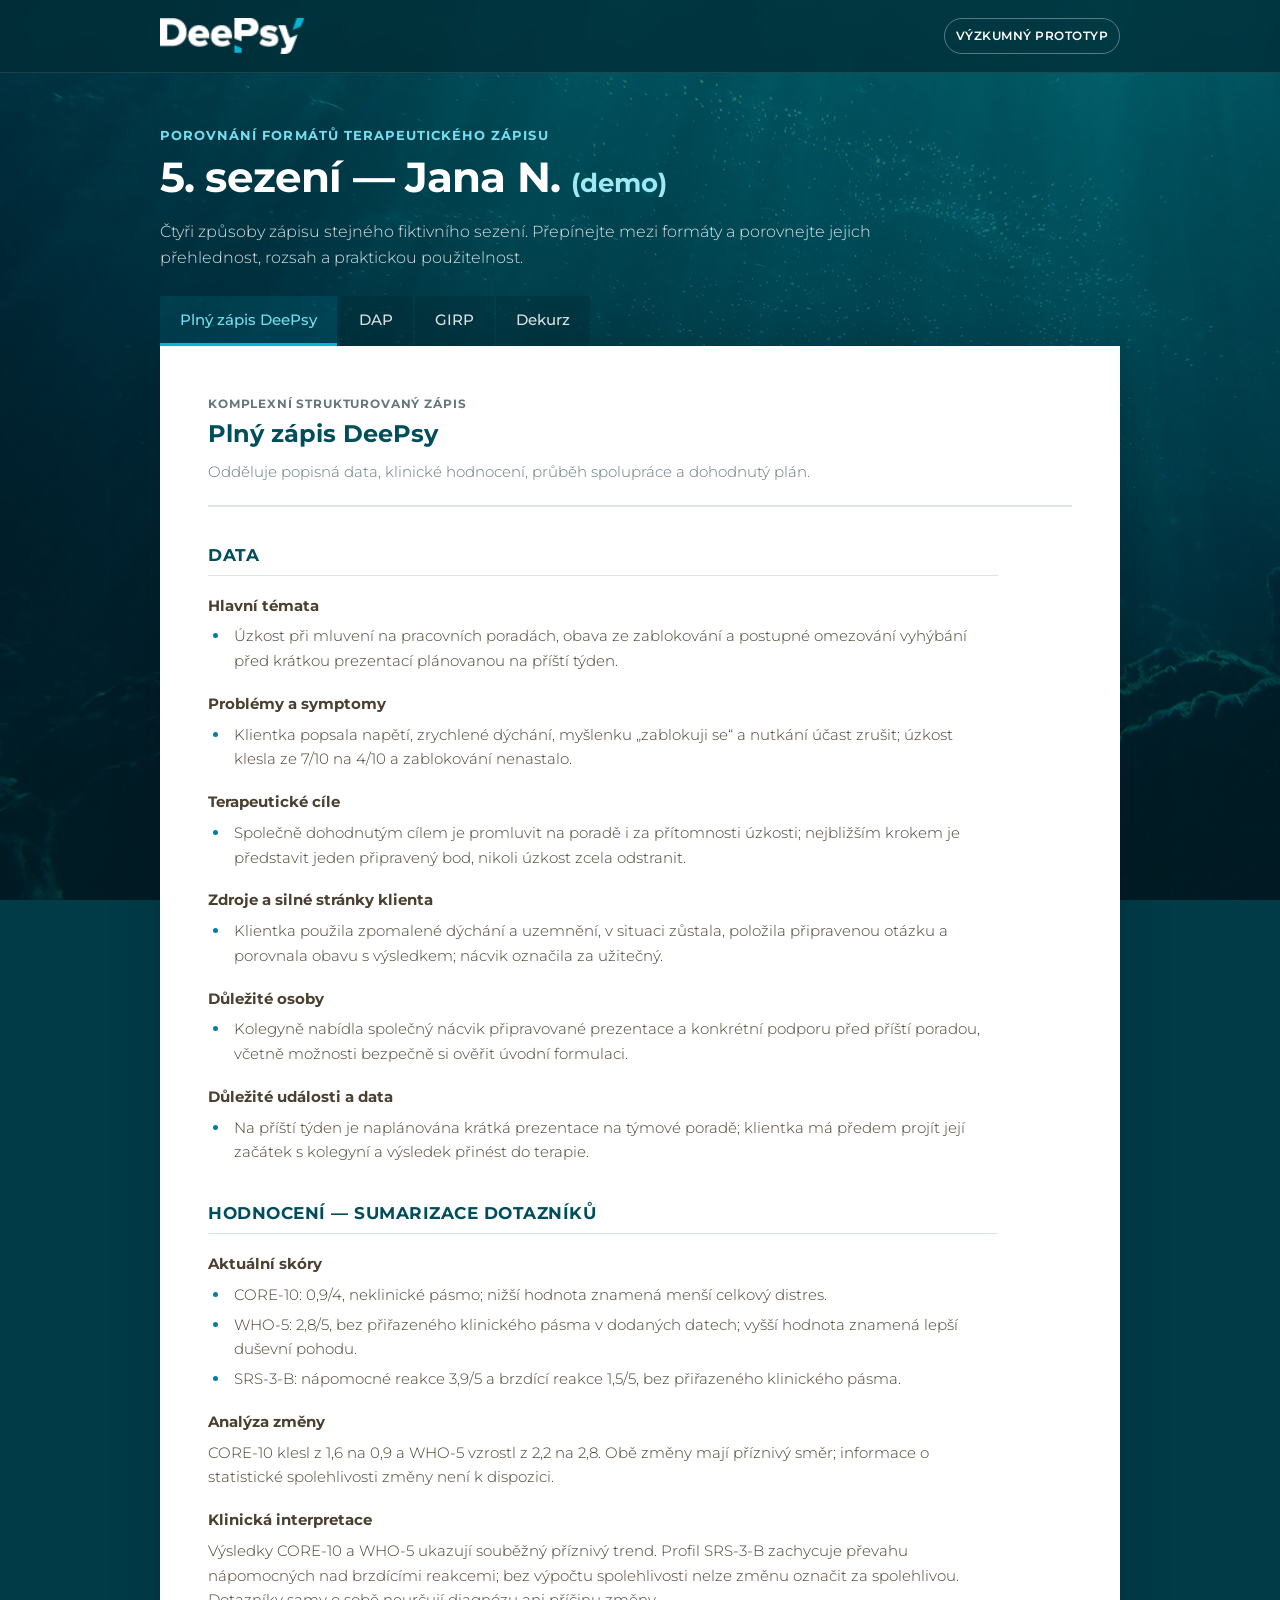
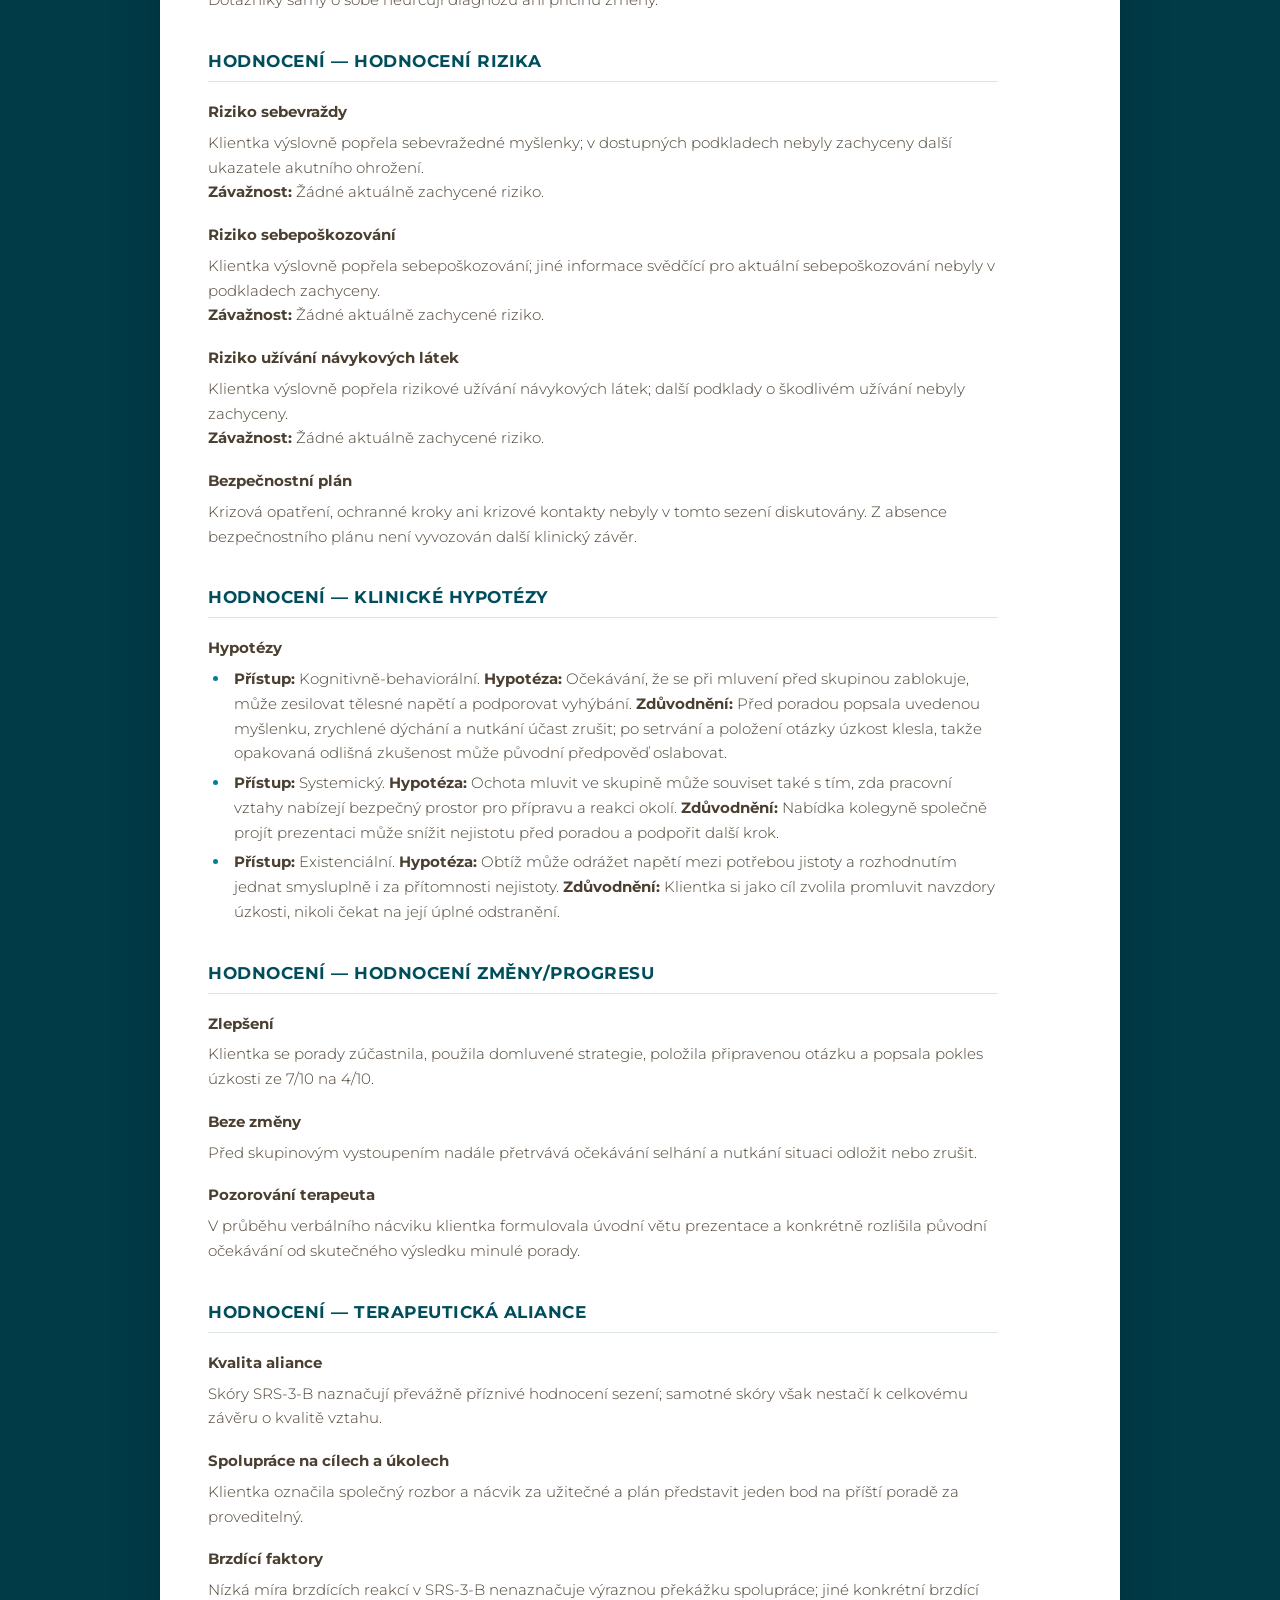
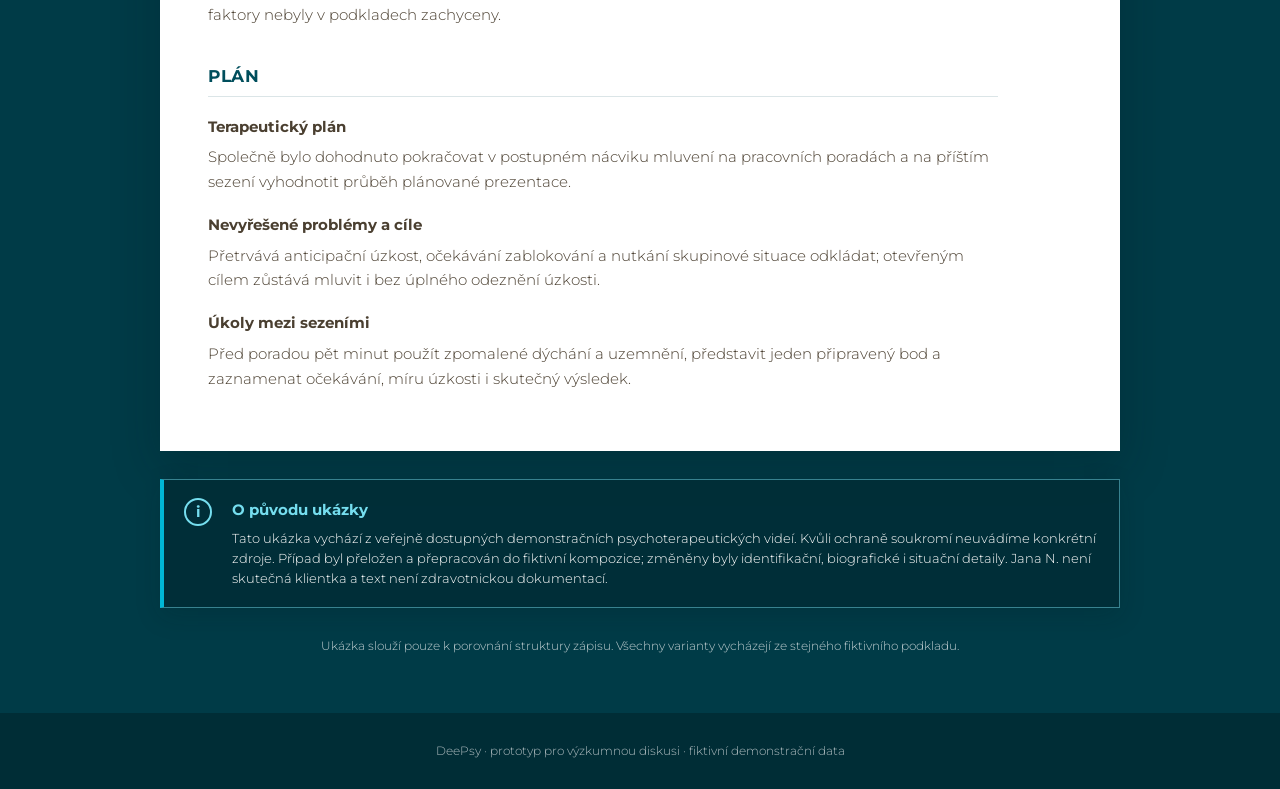
==== note-formats/index.html @ dc5546ec "Add multi-perspective hypotheses to demo note" ====
<!DOCTYPE html>
<html lang="cs">
<head>
	<meta charset="utf-8">
	<meta name="viewport" content="width=device-width, initial-scale=1">
	<meta name="robots" content="noindex, nofollow, noarchive">
	<meta name="description" content="Výzkumný prototyp porovnávající čtyři formáty terapeutického zápisu na jednom fiktivním případu.">
	<meta name="theme-color" content="#004e5c">
	<title>Ukázka formátů terapeutického zápisu — DeePsy</title>
	<link rel="icon" type="image/png" href="assets/favicon-32x32.png">
	<link rel="stylesheet" href="styles.css">
	<script src="app.js" defer></script>
</head>
<body>
	<div class="page-background" aria-hidden="true"></div>

	<header class="topbar">
		<div class="shell topbar__inner">
			<img class="brand-logo" src="assets/deepsy-logo.png" width="120" height="30" alt="DeePsy">
			<span class="prototype-badge">Výzkumný prototyp</span>
		</div>
	</header>

	<main class="shell" id="main-content">
		<section class="intro" aria-labelledby="page-title">
			<p class="eyebrow">Porovnání formátů terapeutického zápisu</p>
			<h1 id="page-title">5. sezení — Jana N. <span>(demo)</span></h1>
			<p class="intro__lead">Čtyři způsoby zápisu stejného fiktivního sezení. Přepínejte mezi formáty a porovnejte jejich přehlednost, rozsah a praktickou použitelnost.</p>
		</section>

		<div class="format-tabs" role="tablist" aria-label="Formáty terapeutického zápisu">
			<button class="format-tab is-active" id="tab-deepsy" type="button" role="tab" aria-selected="true" aria-controls="panel-deepsy" tabindex="0" data-format="deepsy">
				<span>Plný zápis DeePsy</span>
			</button>
			<button class="format-tab" id="tab-dap" type="button" role="tab" aria-selected="false" aria-controls="panel-dap" tabindex="-1" data-format="dap">
				<span>DAP</span>
			</button>
			<button class="format-tab" id="tab-girp" type="button" role="tab" aria-selected="false" aria-controls="panel-girp" tabindex="-1" data-format="girp">
				<span>GIRP</span>
			</button>
			<button class="format-tab" id="tab-dekurz" type="button" role="tab" aria-selected="false" aria-controls="panel-dekurz" tabindex="-1" data-format="dekurz">
				<span>Dekurz</span>
			</button>
		</div>

		<section class="note-card">
			<article class="format-panel" id="panel-deepsy" role="tabpanel" aria-labelledby="tab-deepsy" tabindex="0" data-panel="deepsy">
				<header class="format-heading">
					<div>
						<p class="format-heading__type">Komplexní strukturovaný zápis</p>
						<h2>Plný zápis DeePsy</h2>
						<p>Odděluje popisná data, klinické hodnocení, průběh spolupráce a dohodnutý plán.</p>
					</div>
				</header>

				<div class="note-body" data-note-body="deepsy">
					<section class="note-section">
						<h3>Data</h3>
						<h4>Hlavní témata</h4>
						<ul>
							<li>Úzkost při mluvení na pracovních poradách, obava ze zablokování a postupné omezování vyhýbání před krátkou prezentací plánovanou na příští týden.</li>
						</ul>
						<h4>Problémy a symptomy</h4>
						<ul>
							<li>Klientka popsala napětí, zrychlené dýchání, myšlenku „zablokuji se“ a nutkání účast zrušit; úzkost klesla ze 7/10 na 4/10 a zablokování nenastalo.</li>
						</ul>
						<h4>Terapeutické cíle</h4>
						<ul>
							<li>Společně dohodnutým cílem je promluvit na poradě i za přítomnosti úzkosti; nejbližším krokem je představit jeden připravený bod, nikoli úzkost zcela odstranit.</li>
						</ul>
						<h4>Zdroje a silné stránky klienta</h4>
						<ul>
							<li>Klientka použila zpomalené dýchání a uzemnění, v situaci zůstala, položila připravenou otázku a porovnala obavu s výsledkem; nácvik označila za užitečný.</li>
						</ul>
						<h4>Důležité osoby</h4>
						<ul>
							<li>Kolegyně nabídla společný nácvik připravované prezentace a konkrétní podporu před příští poradou, včetně možnosti bezpečně si ověřit úvodní formulaci.</li>
						</ul>
						<h4>Důležité události a data</h4>
						<ul>
							<li>Na příští týden je naplánována krátká prezentace na týmové poradě; klientka má předem projít její začátek s kolegyní a výsledek přinést do terapie.</li>
						</ul>
					</section>

					<section class="note-section">
						<h3>Hodnocení — sumarizace dotazníků</h3>
						<h4>Aktuální skóry</h4>
						<ul>
							<li>CORE-10: 0,9/4, neklinické pásmo; nižší hodnota znamená menší celkový distres.</li>
							<li>WHO-5: 2,8/5, bez přiřazeného klinického pásma v dodaných datech; vyšší hodnota znamená lepší duševní pohodu.</li>
							<li>SRS-3-B: nápomocné reakce 3,9/5 a brzdící reakce 1,5/5, bez přiřazeného klinického pásma.</li>
						</ul>
						<h4>Analýza změny</h4>
						<p>CORE-10 klesl z 1,6 na 0,9 a WHO-5 vzrostl z 2,2 na 2,8. Obě změny mají příznivý směr; informace o statistické spolehlivosti změny není k dispozici.</p>
						<h4>Klinická interpretace</h4>
						<p>Výsledky CORE-10 a WHO-5 ukazují souběžný příznivý trend. Profil SRS-3-B zachycuje převahu nápomocných nad brzdícími reakcemi; bez výpočtu spolehlivosti nelze změnu označit za spolehlivou. Dotazníky samy o sobě neurčují diagnózu ani příčinu změny.</p>
					</section>

					<section class="note-section">
						<h3>Hodnocení — hodnocení rizika</h3>
						<h4>Riziko sebevraždy</h4>
						<p>Klientka výslovně popřela sebevražedné myšlenky; v dostupných podkladech nebyly zachyceny další ukazatele akutního ohrožení.<br><strong>Závažnost:</strong> Žádné aktuálně zachycené riziko.</p>
						<h4>Riziko sebepoškozování</h4>
						<p>Klientka výslovně popřela sebepoškozování; jiné informace svědčící pro aktuální sebepoškozování nebyly v podkladech zachyceny.<br><strong>Závažnost:</strong> Žádné aktuálně zachycené riziko.</p>
						<h4>Riziko užívání návykových látek</h4>
						<p>Klientka výslovně popřela rizikové užívání návykových látek; další podklady o škodlivém užívání nebyly zachyceny.<br><strong>Závažnost:</strong> Žádné aktuálně zachycené riziko.</p>
						<h4>Bezpečnostní plán</h4>
						<p>Krizová opatření, ochranné kroky ani krizové kontakty nebyly v tomto sezení diskutovány. Z absence bezpečnostního plánu není vyvozován další klinický závěr.</p>
					</section>

					<section class="note-section">
						<h3>Hodnocení — klinické hypotézy</h3>
						<h4>Hypotézy</h4>
						<ul>
							<li><strong>Přístup:</strong> Kognitivně-behaviorální. <strong>Hypotéza:</strong> Očekávání, že se při mluvení před skupinou zablokuje, může zesilovat tělesné napětí a podporovat vyhýbání. <strong>Zdůvodnění:</strong> Před poradou popsala uvedenou myšlenku, zrychlené dýchání a nutkání účast zrušit; po setrvání a položení otázky úzkost klesla, takže opakovaná odlišná zkušenost může původní předpověď oslabovat.</li>
							<li><strong>Přístup:</strong> Systemický. <strong>Hypotéza:</strong> Ochota mluvit ve skupině může souviset také s tím, zda pracovní vztahy nabízejí bezpečný prostor pro přípravu a reakci okolí. <strong>Zdůvodnění:</strong> Nabídka kolegyně společně projít prezentaci může snížit nejistotu před poradou a podpořit další krok.</li>
							<li><strong>Přístup:</strong> Existenciální. <strong>Hypotéza:</strong> Obtíž může odrážet napětí mezi potřebou jistoty a rozhodnutím jednat smysluplně i za přítomnosti nejistoty. <strong>Zdůvodnění:</strong> Klientka si jako cíl zvolila promluvit navzdory úzkosti, nikoli čekat na její úplné odstranění.</li>
						</ul>
					</section>

					<section class="note-section">
						<h3>Hodnocení — hodnocení změny/progresu</h3>
						<h4>Zlepšení</h4>
						<p>Klientka se porady zúčastnila, použila domluvené strategie, položila připravenou otázku a popsala pokles úzkosti ze 7/10 na 4/10.</p>
						<h4>Beze změny</h4>
						<p>Před skupinovým vystoupením nadále přetrvává očekávání selhání a nutkání situaci odložit nebo zrušit.</p>
						<h4>Pozorování terapeuta</h4>
						<p>V průběhu verbálního nácviku klientka formulovala úvodní větu prezentace a konkrétně rozlišila původní očekávání od skutečného výsledku minulé porady.</p>
					</section>

					<section class="note-section">
						<h3>Hodnocení — terapeutická aliance</h3>
						<h4>Kvalita aliance</h4>
						<p>Skóry SRS-3-B naznačují převážně příznivé hodnocení sezení; samotné skóry však nestačí k celkovému závěru o kvalitě vztahu.</p>
						<h4>Spolupráce na cílech a úkolech</h4>
						<p>Klientka označila společný rozbor a nácvik za užitečné a plán představit jeden bod na příští poradě za proveditelný.</p>
						<h4>Brzdící faktory</h4>
						<p>Nízká míra brzdících reakcí v SRS-3-B nenaznačuje výraznou překážku spolupráce; jiné konkrétní brzdící faktory nebyly v podkladech zachyceny.</p>
					</section>

					<section class="note-section">
						<h3>Plán</h3>
						<h4>Terapeutický plán</h4>
						<p>Společně bylo dohodnuto pokračovat v postupném nácviku mluvení na pracovních poradách a na příštím sezení vyhodnotit průběh plánované prezentace.</p>
						<h4>Nevyřešené problémy a cíle</h4>
						<p>Přetrvává anticipační úzkost, očekávání zablokování a nutkání skupinové situace odkládat; otevřeným cílem zůstává mluvit i bez úplného odeznění úzkosti.</p>
						<h4>Úkoly mezi sezeními</h4>
						<p>Před poradou pět minut použít zpomalené dýchání a uzemnění, představit jeden připravený bod a zaznamenat očekávání, míru úzkosti i skutečný výsledek.</p>
					</section>
				</div>
			</article>

			<article class="format-panel" id="panel-dap" role="tabpanel" aria-labelledby="tab-dap" tabindex="0" data-panel="dap" hidden>
				<header class="format-heading">
					<div>
						<p class="format-heading__type">Tříčástový klinický zápis</p>
						<h2>DAP</h2>
						<p>Zkratka DAP označuje Data, Assessment (hodnocení) a Plan (plán); formát spojuje průběh sezení, klinické zhodnocení a další postup.</p>
					</div>
				</header>

				<div class="note-body" data-note-body="dap">
					<section class="note-section">
						<h3>Data</h3>
						<p>Klientka, 34 let, při pátém individuálním sezení popsala úzkost spojenou s mluvením na pracovních poradách. Před poslední poradou zaznamenala napětí, zrychlené dýchání, myšlenku „zablokuji se“ a nutkání účast zrušit. Přesto na poradu přišla. Před vstupem použila zpomalené dýchání a uzemnění, během jednání zůstala v místnosti a položila jednu předem připravenou otázku. Intenzitu úzkosti hodnotila před situací jako 7/10 a po jejím zvládnutí jako 4/10; obávané zablokování nenastalo.</p>
						<p>V sezení klientka s terapeutem zmapovala souvislost mezi očekáváním selhání, tělesnou reakcí a nutkáním vyhnout se situaci. Porovnali obávaný a skutečný průběh porady a nacvičili úvodní větu krátké prezentace, která ji čeká na týmové poradě v příštím týdnu. Kolegyně nabídla, že s ní prezentaci předem projde. Klientka označila společný rozbor a nácvik za užitečné a další krok za proveditelný. Jejím cílem zůstává mluvit při pracovních setkáních i za přítomnosti úzkosti a postupně omezovat vyhýbání skupinovým situacím.</p>
					</section>
					<section class="note-section">
						<h3>Hodnocení</h3>
						<p>Anticipační představa selhání může zesilovat tělesnou úzkost a podporovat vyhýbání. Zkušenost z dokončené porady naopak ukazuje, že klientka dokáže použít připravené strategie, zůstat v náročné situaci a aktivně promluvit i bez úplného odeznění úzkosti. Pokles úzkosti v průběhu situace a rozdíl mezi obávaným a skutečným výsledkem představují podklad pro další postupné vystavování podobným situacím.</p>
						<p>CORE-10 klesl z 1,6 na 0,9 a WHO-5 vzrostl z 2,2 na 2,8; oba ukazatele se změnily příznivým směrem, statistická spolehlivost změny však nebyla posouzena. SRS-3-B zachytil nápomocné reakce 3,9/5 a brzdící reakce 1,5/5, bez výrazného signálu potíží ve spolupráci. Klientka výslovně popřela sebevražedné myšlenky, sebepoškozování a rizikové užívání návykových látek. Známky akutního ohrožení nebyly zachyceny.</p>
					</section>
					<section class="note-section">
						<h3>Plán</h3>
						<p>Před příští poradou klientka pět minut použije zpomalené dýchání a uzemnění. Na poradě představí jeden předem připravený bod. Před situací zapíše očekávaný průběh a míru úzkosti, po poradě skutečný výsledek; záznam společně projdou na příštím sezení. Doporučení k další službě ani krizový plán nebyly domluveny.</p>
					</section>
				</div>
			</article>

			<article class="format-panel" id="panel-dekurz" role="tabpanel" aria-labelledby="tab-dekurz" tabindex="0" data-panel="dekurz" hidden>
				<header class="format-heading">
					<div>
						<p class="format-heading__type">Stručný ambulantní záznam</p>
						<h2>Dekurz</h2>
						<p>Spojuje průběh, pracovní závěr a domluvený postup do jednoho souvislého textu; veřejná hlavička používá bezpečné demo ID namísto přímých identifikátorů.</p>
					</div>
				</header>

				<dl class="dekurz-meta">
					<div><dt>Pacientka</dt><dd>Jana N. (demo)</dd></div>
					<div><dt>ID případu</dt><dd>DEMO-005</dd></div>
					<div><dt>Datum a čas</dt><dd>ukázkový údaj</dd></div>
					<div><dt>Typ kontaktu</dt><dd>individuální psychoterapie</dd></div>
					<div><dt>Pořadí</dt><dd>5. sezení</dd></div>
					<div><dt>Diagnóza</dt><dd>pro ukázku nestanovena</dd></div>
					<div><dt>Poskytovatel</dt><dd>demo pracoviště</dd></div>
				</dl>
				<p class="dekurz-privacy">Rodné číslo ani jiné přímé identifikátory se ve veřejné ukázce nezobrazují.</p>

				<div class="note-body note-body--narrative" data-note-body="dekurz">
					<p>Klientka, 34 let, v individuální psychoterapii popsala anticipační úzkost před pracovní poradou s napětím, zrychleným dýcháním, obavou ze zablokování a tendencí účast zrušit. Použila zpomalené dýchání a uzemnění, na poradě zůstala a položila připravenou otázku; intenzita úzkosti poklesla ze 7/10 na 4/10. CORE-10 se změnil z 1,6 na 0,9 a WHO-5 z 2,2 na 2,8, tedy příznivým směrem; statistická spolehlivost změny nebyla posouzena. Sebevražedné myšlenky, sebepoškozování a rizikové užívání návykových látek klientka výslovně popřela, známky akutního ohrožení nebyly zachyceny. V sezení byl zmapován vztah mezi očekáváním selhání, tělesnou reakcí a vyhýbáním, ověřeny důkazy pro obávaný výsledek a nacvičen začátek krátké prezentace. Klientka označila plán za proveditelný. Do příštího sezení použije před poradou pět minut zpomalené dýchání a uzemnění, představí jeden připravený bod a zapíše očekávání, míru úzkosti a skutečný výsledek. Záznam bude společně vyhodnocen příště. Další služba ani krizový plán nebyly domluveny.</p>
				</div>
			</article>

			<article class="format-panel" id="panel-girp" role="tabpanel" aria-labelledby="tab-girp" tabindex="0" data-panel="girp" hidden>
				<header class="format-heading">
					<div>
						<p class="format-heading__type">Zápis zaměřený na cíl a odezvu</p>
						<h2>GIRP</h2>
						<p>Zkratka GIRP označuje Goal (cíl), Intervention (intervence), Response (reakce) a Plan (plán); formát sleduje cíl, práci v sezení, reakci klientky a další postup.</p>
					</div>
				</header>

				<div class="note-body" data-note-body="girp">
					<section class="note-section">
						<h3>Cíl</h3>
						<p>Dlouhodobým cílem je zvýšit schopnost klientky mluvit při pracovních setkáních i za přítomnosti úzkosti a postupně omezovat vyhýbání skupinovým situacím. Aktuálním krokem je zvládnout krátkou prezentaci na týmové poradě v příštím týdnu. Za splnění kroku bude považováno, když klientka na poradě představí jeden předem připravený bod; cílem není úplné vymizení úzkosti.</p>
					</section>
					<section class="note-section">
						<h3>Intervence</h3>
						<p>Terapeut s klientkou zmapoval posloupnost spouštěče, očekávání „zablokuji se“, tělesného napětí, zrychleného dýchání a nutkání účast zrušit. Společně porovnali obávaný a skutečný průběh poslední porady a pojmenovali kroky, které klientce pomohly v situaci zůstat. Následoval nácvik úvodní věty prezentace a příprava dalšího stupňovaného kroku. Pro příští poradu společně vymezili pozorovatelný krok: představit jeden připravený bod a následně porovnat původní očekávání se skutečným výsledkem. Zpomalené dýchání a uzemnění byly vybrány jako krátká příprava před poradou. Do přípravy byla zahrnuta také nabídka kolegyně, že s klientkou prezentaci předem projde.</p>
					</section>
					<section class="note-section">
						<h3>Reakce</h3>
						<p>Klientka popsala, že před poslední poradou použila zpomalené dýchání a uzemnění, na poradě zůstala a položila jednu připravenou otázku. Úzkost se v průběhu situace snížila ze 7/10 na 4/10 a obávané zablokování nenastalo. Při společném rozboru rozpoznala rozdíl mezi původním očekáváním a skutečným výsledkem. Nácvik úvodní věty označila za užitečný a navržený krok za proveditelný.</p>
						<p>CORE-10 klesl z 1,6 na 0,9 a WHO-5 vzrostl z 2,2 na 2,8; oba výsledky se posunuly příznivým směrem, bez posouzení statistické spolehlivosti změny. SRS-3-B zachytil nápomocné reakce 3,9/5 a brzdící reakce 1,5/5. Výsledek tedy neukázal výrazný signál obtíží v terapeutické spolupráci. Klientka výslovně popřela sebevražedné myšlenky, sebepoškozování a rizikové užívání návykových látek. Známky akutního ohrožení nebyly zachyceny.</p>
					</section>
					<section class="note-section">
						<h3>Plán</h3>
						<p>Před příští poradou klientka pět minut použije zpomalené dýchání a uzemnění. Na poradě představí jeden předem připravený bod. Před situací zapíše očekávaný průběh a míru úzkosti, po poradě skutečný výsledek; záznam společně projdou na příštím sezení. Doporučení k další službě ani krizový plán nebyly domluveny.</p>
					</section>
				</div>
			</article>
		</section>

		<aside class="source-notice source-notice--footer" aria-labelledby="source-title">
			<div class="source-notice__icon" aria-hidden="true">i</div>
			<div>
				<h2 id="source-title">O původu ukázky</h2>
				<p>Tato ukázka vychází z veřejně dostupných demonstračních psychoterapeutických videí. Kvůli ochraně soukromí neuvádíme konkrétní zdroje. Případ byl přeložen a přepracován do fiktivní kompozice; změněny byly identifikační, biografické i situační detaily. Jana N. není skutečná klientka a text není zdravotnickou dokumentací.</p>
			</div>
		</aside>

		<p class="closing-note">Ukázka slouží pouze k porovnání struktury zápisu. Všechny varianty vycházejí ze stejného fiktivního podkladu.</p>
	</main>

	<footer class="site-footer">
		<div class="shell">DeePsy · prototyp pro výzkumnou diskusi · fiktivní demonstrační data</div>
	</footer>
</body>
</html>
---- note-formats/styles.css ----
@font-face {
	font-family: "Montserrat";
	src: url("assets/montserrat-variable.ttf") format("truetype");
	font-style: normal;
	font-weight: 300 700;
	font-display: swap;
}

:root {
	--deepsy-cyan: #00b7d6;
	--deepsy-cyan-dark: #007f97;
	--deepsy-deep: #004e5c;
	--deepsy-ink: #4a3f30;
	--deepsy-muted: #66777c;
	--deepsy-line: #dbe5e7;
	--deepsy-soft: #f0fafb;
	--deepsy-dark-panel: rgba(0, 44, 53, 0.82);
	--deepsy-white: #fff;
	--content-width: 960px;
}

* {
	box-sizing: border-box;
}

html {
	min-width: 320px;
	scroll-behavior: smooth;
}

body {
	margin: 0;
	min-height: 100vh;
	background: #003b47;
	color: var(--deepsy-ink);
	font-family: "Montserrat", "Segoe UI", sans-serif;
	font-size: 15px;
	font-weight: 300;
	line-height: 1.65;
}

.page-background {
	position: fixed;
	inset: 0;
	z-index: -2;
	background: #003b47 url("assets/bg-authenticated.jpg") center top / cover no-repeat;
}

.page-background::after {
	content: "";
	position: absolute;
	inset: 0;
	background: linear-gradient(180deg, rgba(0, 44, 53, 0.08), rgba(0, 44, 53, 0.38));
}

.shell {
	width: min(calc(100% - 40px), var(--content-width));
	margin-inline: auto;
}

.topbar {
	background: rgba(0, 44, 53, 0.74);
	border-bottom: 1px solid rgba(255, 255, 255, 0.1);
	backdrop-filter: blur(8px);
}

.topbar__inner {
	min-height: 72px;
	display: flex;
	align-items: center;
	justify-content: space-between;
	gap: 16px;
}

.brand-logo {
	display: block;
	width: 144px;
	height: auto;
	image-rendering: auto;
}

.prototype-badge {
	padding: 7px 11px;
	border: 1px solid rgba(255, 255, 255, 0.34);
	border-radius: 999px;
	color: #fff;
	font-size: 12px;
	font-weight: 600;
	letter-spacing: 0.04em;
	text-transform: uppercase;
}

.intro {
	padding: 52px 0 24px;
	color: #fff;
}

.eyebrow {
	margin: 0 0 6px;
	color: #75deef;
	font-size: 13px;
	font-weight: 700;
	letter-spacing: 0.08em;
	text-transform: uppercase;
}

.intro h1 {
	margin: 0;
	font-size: clamp(28px, 4vw, 42px);
	font-weight: 700;
	letter-spacing: -0.02em;
	line-height: 1.2;
}

.intro h1 span {
	color: #9de9f4;
	font-size: 0.62em;
	letter-spacing: 0;
}

.intro__lead {
	max-width: 760px;
	margin: 16px 0 0;
	color: rgba(255, 255, 255, 0.86);
	font-size: 16px;
}

.source-notice {
	display: grid;
	grid-template-columns: 34px 1fr;
	gap: 14px;
	margin-bottom: 28px;
	padding: 18px 20px;
	border: 1px solid rgba(117, 222, 239, 0.48);
	border-left: 4px solid var(--deepsy-cyan);
	background: var(--deepsy-dark-panel);
	color: #fff;
	box-shadow: 0 8px 24px rgba(0, 22, 27, 0.16);
}

.source-notice__icon {
	display: grid;
	width: 28px;
	height: 28px;
	place-items: center;
	border: 2px solid #75deef;
	border-radius: 50%;
	color: #75deef;
	font-weight: 700;
}

.source-notice h2 {
	margin: 0 0 5px;
	color: #75deef;
	font-size: 15px;
	font-weight: 700;
}

.source-notice p {
	margin: 0;
	font-size: 13px;
	line-height: 1.55;
}

.source-notice--footer {
	margin-top: 28px;
}

.format-tabs {
	display: flex;
	gap: 2px;
	overflow-x: auto;
	padding: 0;
	scrollbar-width: thin;
	-webkit-overflow-scrolling: touch;
}

.format-tab {
	position: relative;
	flex: 0 0 auto;
	min-height: 50px;
	padding: 12px 20px 14px;
	border: 0;
	background: rgba(0, 44, 53, 0.42);
	color: rgba(255, 255, 255, 0.86);
	font: inherit;
	font-weight: 500;
	cursor: pointer;
	transition: color 160ms ease, background 160ms ease;
}

.format-tab::after {
	content: "";
	position: absolute;
	right: 0;
	bottom: 0;
	left: 0;
	height: 3px;
	background: transparent;
}

.format-tab:hover {
	background: rgba(255, 255, 255, 0.09);
	color: #fff;
}

.format-tab.is-active {
	background: rgba(0, 183, 214, 0.12);
	color: #75deef;
}

.format-tab.is-active::after {
	background: var(--deepsy-cyan);
}

.format-tab:focus-visible,
.format-panel:focus-visible {
	outline: 3px solid #ffe08a;
	outline-offset: 2px;
}

.note-card {
	min-height: 520px;
	margin-bottom: 22px;
	padding: clamp(24px, 5vw, 48px);
	background: var(--deepsy-white);
	box-shadow: 0 16px 44px rgba(0, 22, 27, 0.25);
}

.format-panel[hidden] {
	display: none;
}

.format-heading {
	display: flex;
	align-items: flex-start;
	justify-content: space-between;
	gap: 24px;
	margin-bottom: 34px;
	padding-bottom: 20px;
	border-bottom: 2px solid var(--deepsy-line);
}

.format-heading__type {
	margin: 0 0 3px;
	color: var(--deepsy-cyan-dark);
	font-size: 12px;
	font-weight: 700;
	letter-spacing: 0.07em;
	text-transform: uppercase;
}

.format-heading h2 {
	margin: 0 0 6px;
	color: var(--deepsy-deep);
	font-size: 24px;
	font-weight: 700;
}

.format-heading p {
	max-width: 680px;
	margin: 0;
	color: var(--deepsy-muted);
}

.note-body {
	max-width: 790px;
}

.note-section + .note-section {
	margin-top: 34px;
}

.note-section h3 {
	margin: 0 0 16px;
	padding-bottom: 6px;
	border-bottom: 1px solid var(--deepsy-line);
	color: var(--deepsy-deep);
	font-size: 17px;
	font-weight: 700;
	letter-spacing: 0.03em;
	text-transform: uppercase;
}

.note-section h4 {
	margin: 18px 0 6px;
	color: var(--deepsy-ink);
	font-size: 15px;
	font-weight: 700;
}

.note-section p,
.note-section ul,
.note-body--narrative p {
	margin: 0 0 12px;
}

.note-section ul {
	padding-left: 22px;
}

.note-section li {
	padding-left: 4px;
	margin-bottom: 5px;
}

.note-section li::marker {
	color: var(--deepsy-cyan-dark);
}

.dekurz-meta {
	display: grid;
	grid-template-columns: repeat(2, minmax(0, 1fr));
	gap: 10px 28px;
	max-width: 790px;
	margin: 0 0 28px;
	padding: 16px 18px;
	border: 1px solid var(--deepsy-cyan);
	background: var(--deepsy-soft);
}

.dekurz-meta div {
	display: grid;
	grid-template-columns: 104px 1fr;
	gap: 8px;
}

.dekurz-meta dt {
	font-weight: 700;
}

.dekurz-meta dd {
	margin: 0;
}

.dekurz-privacy {
	max-width: 790px;
	margin: -16px 0 28px;
	color: var(--deepsy-muted);
	font-size: 12px;
}

.note-body--narrative {
	font-size: 15px;
	line-height: 1.78;
}

.closing-note {
	margin: 0 0 58px;
	color: rgba(255, 255, 255, 0.75);
	font-size: 12px;
	text-align: center;
}

.site-footer {
	padding: 28px 0;
	background: rgba(0, 44, 53, 0.88);
	color: rgba(255, 255, 255, 0.68);
	font-size: 12px;
	text-align: center;
}

@media (max-width: 680px) {
	.shell {
		width: min(calc(100% - 24px), var(--content-width));
	}

	.topbar__inner {
		min-height: 62px;
	}

	.brand-logo {
		width: 120px;
	}

	.prototype-badge {
		font-size: 10px;
	}

	.intro {
		padding-top: 34px;
	}

	.source-notice {
		grid-template-columns: 1fr;
	}

	.format-tabs {
		display: grid;
		grid-template-columns: repeat(2, minmax(0, 1fr));
		overflow: visible;
	}

	.format-tab {
		width: 100%;
		padding-inline: 15px;
	}

	.note-card {
		padding: 24px 20px;
	}

	.format-heading {
		flex-direction: column;
		gap: 12px;
	}

	.dekurz-meta {
		grid-template-columns: 1fr;
	}
}

@media (prefers-reduced-motion: reduce) {
	html {
		scroll-behavior: auto;
	}

	.format-tab {
		transition: none;
	}
}
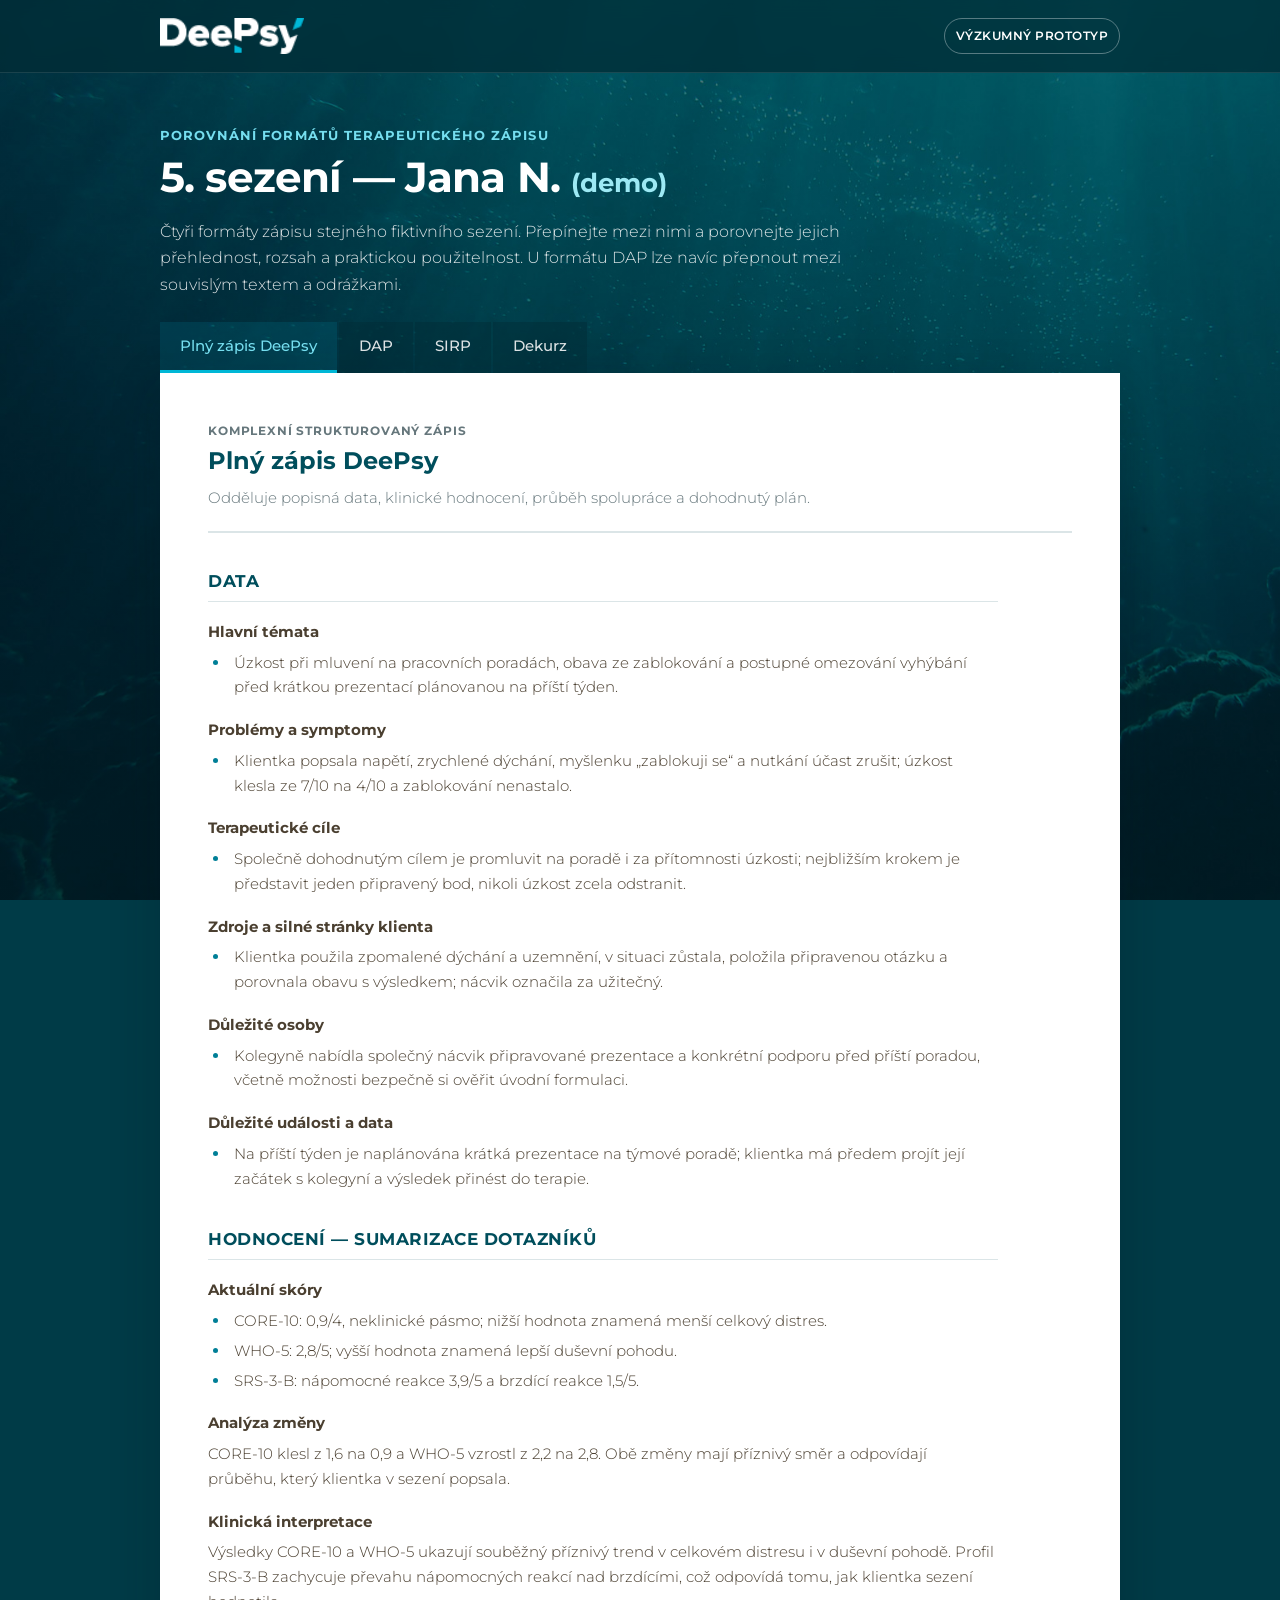
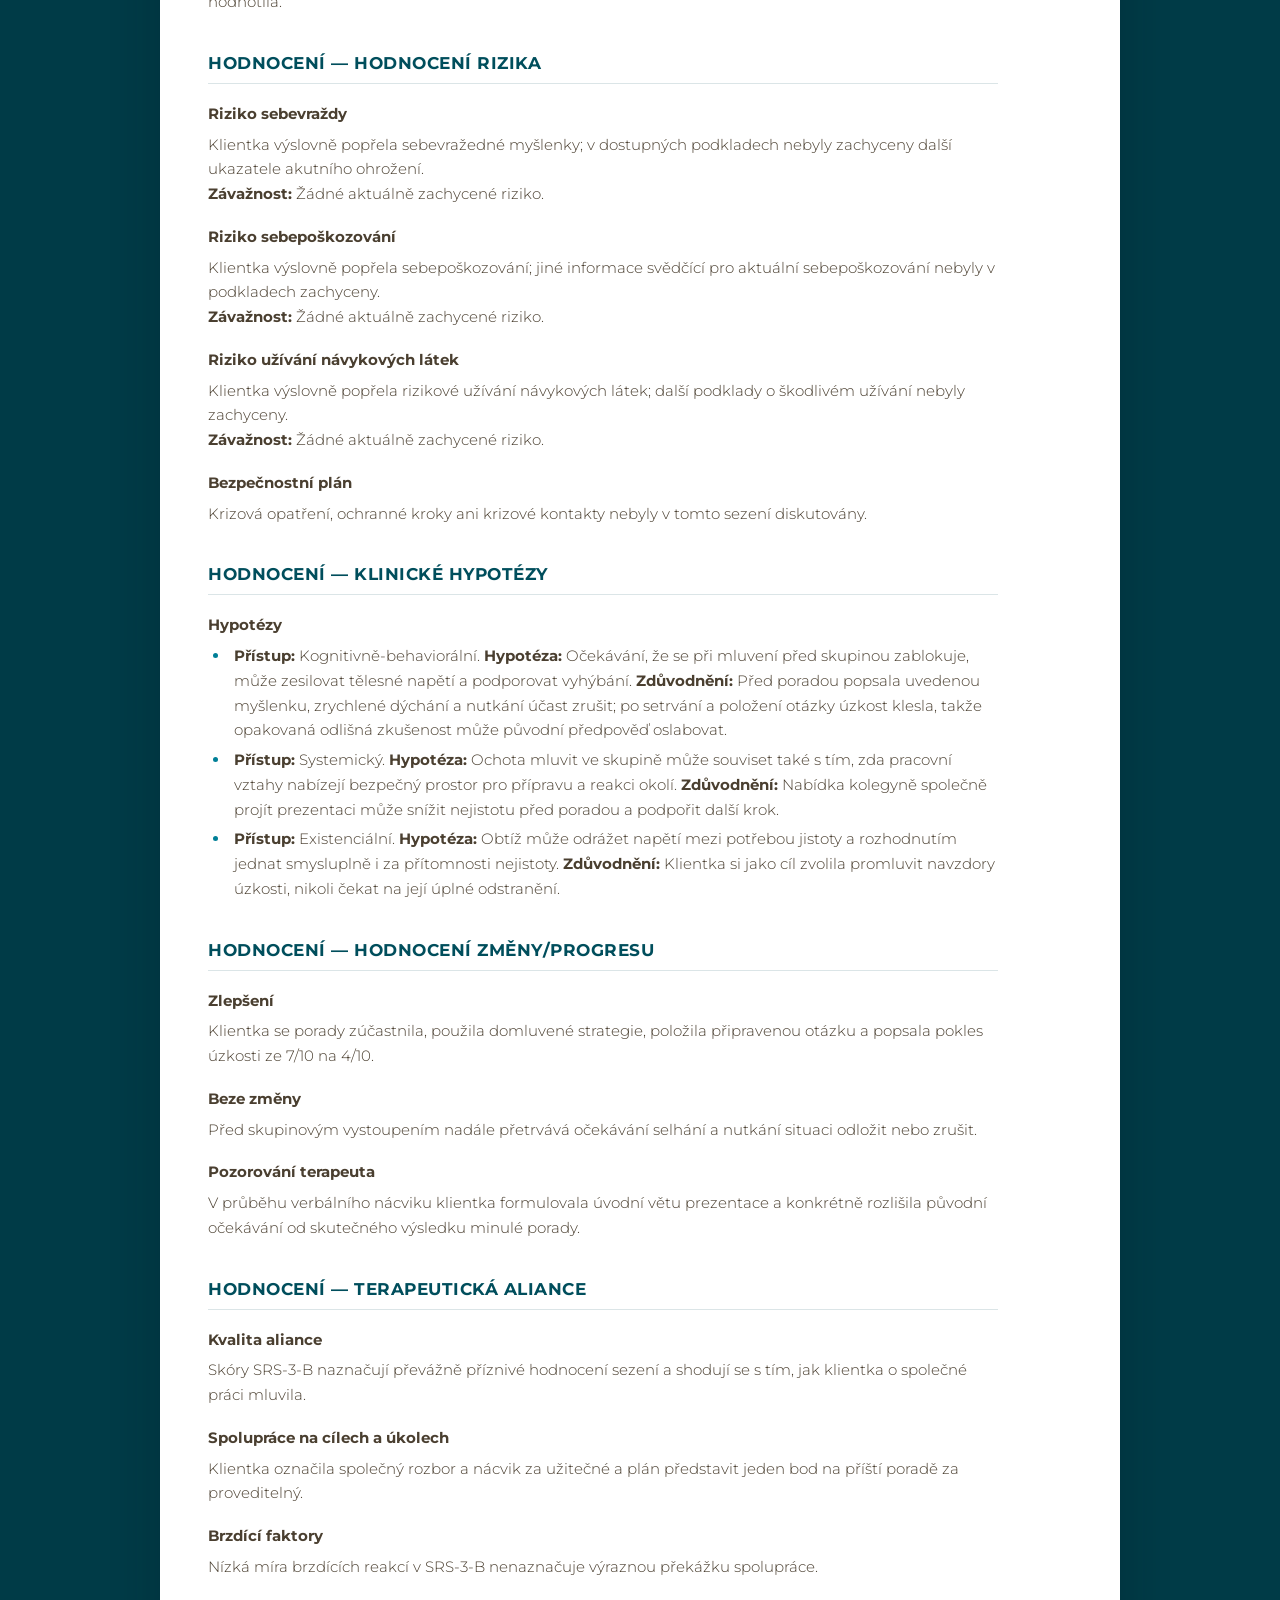
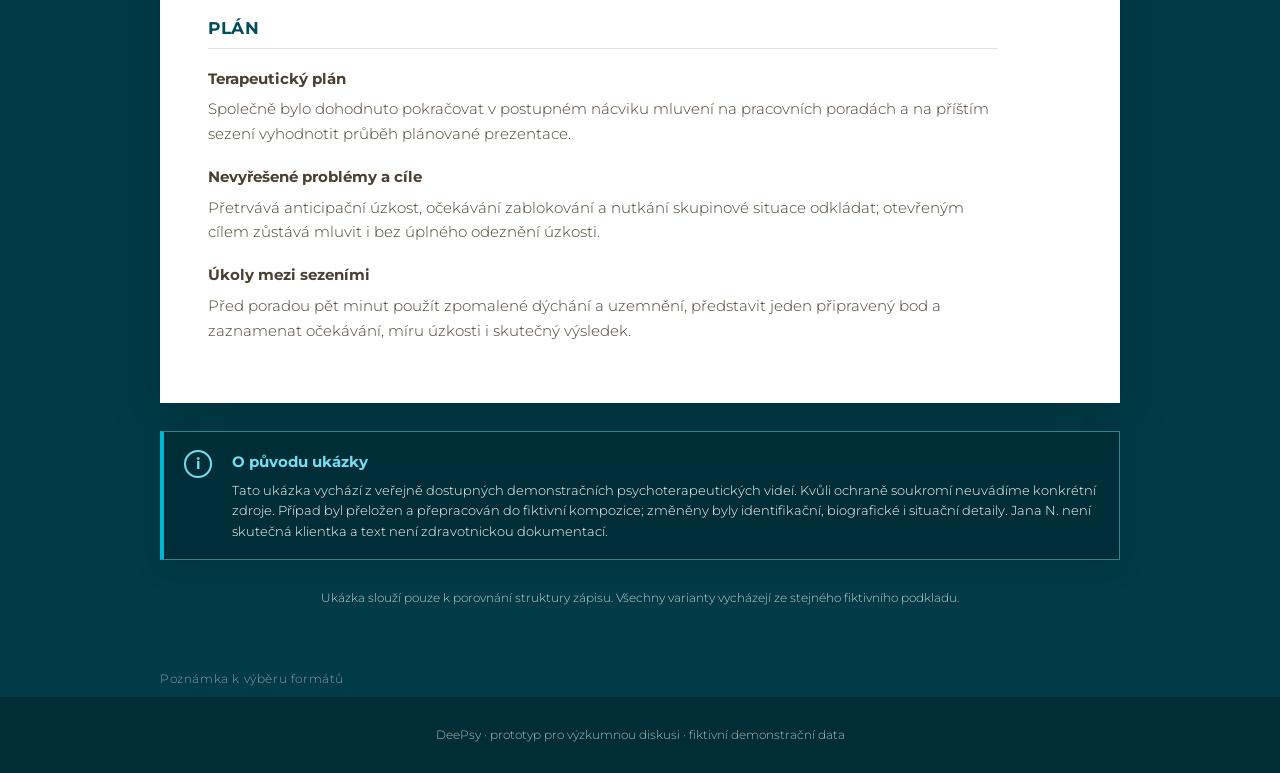
==== commit 46915f7a: "Feature: DAP v odrážkách, SIRP místo GIRP a BIRP a odstranění vět o chybějících datech Zapracovává p" ====
--- a/note-formats/index.html
+++ b/note-formats/index.html
@@ -4,7 +4,7 @@
 	<meta charset="utf-8">
 	<meta name="viewport" content="width=device-width, initial-scale=1">
 	<meta name="robots" content="noindex, nofollow, noarchive">
-	<meta name="description" content="Výzkumný prototyp porovnávající čtyři formáty terapeutického zápisu na jednom fiktivním případu.">
+	<meta name="description" content="Výzkumný prototyp porovnávající čtyři formáty terapeutického zápisu na jednom fiktivním případu; DAP je k dispozici v souvislém textu i v odrážkách.">
 	<meta name="theme-color" content="#004e5c">
 	<title>Ukázka formátů terapeutického zápisu — DeePsy</title>
 	<link rel="icon" type="image/png" href="assets/favicon-32x32.png">
@@ -25,7 +25,7 @@
 		<section class="intro" aria-labelledby="page-title">
 			<p class="eyebrow">Porovnání formátů terapeutického zápisu</p>
 			<h1 id="page-title">5. sezení — Jana N. <span>(demo)</span></h1>
-			<p class="intro__lead">Čtyři způsoby zápisu stejného fiktivního sezení. Přepínejte mezi formáty a porovnejte jejich přehlednost, rozsah a praktickou použitelnost.</p>
+			<p class="intro__lead">Čtyři formáty zápisu stejného fiktivního sezení. Přepínejte mezi nimi a porovnejte jejich přehlednost, rozsah a praktickou použitelnost. U formátu DAP lze navíc přepnout mezi souvislým textem a odrážkami.</p>
 		</section>
 
 		<div class="format-tabs" role="tablist" aria-label="Formáty terapeutického zápisu">
@@ -35,8 +35,8 @@
 			<button class="format-tab" id="tab-dap" type="button" role="tab" aria-selected="false" aria-controls="panel-dap" tabindex="-1" data-format="dap">
 				<span>DAP</span>
 			</button>
-			<button class="format-tab" id="tab-girp" type="button" role="tab" aria-selected="false" aria-controls="panel-girp" tabindex="-1" data-format="girp">
-				<span>GIRP</span>
+			<button class="format-tab" id="tab-sirp" type="button" role="tab" aria-selected="false" aria-controls="panel-sirp" tabindex="-1" data-format="sirp">
+				<span>SIRP</span>
 			</button>
 			<button class="format-tab" id="tab-dekurz" type="button" role="tab" aria-selected="false" aria-controls="panel-dekurz" tabindex="-1" data-format="dekurz">
 				<span>Dekurz</span>
@@ -87,13 +87,13 @@
 						<h4>Aktuální skóry</h4>
 						<ul>
 							<li>CORE-10: 0,9/4, neklinické pásmo; nižší hodnota znamená menší celkový distres.</li>
-							<li>WHO-5: 2,8/5, bez přiřazeného klinického pásma v dodaných datech; vyšší hodnota znamená lepší duševní pohodu.</li>
-							<li>SRS-3-B: nápomocné reakce 3,9/5 a brzdící reakce 1,5/5, bez přiřazeného klinického pásma.</li>
+							<li>WHO-5: 2,8/5; vyšší hodnota znamená lepší duševní pohodu.</li>
+							<li>SRS-3-B: nápomocné reakce 3,9/5 a brzdící reakce 1,5/5.</li>
 						</ul>
 						<h4>Analýza změny</h4>
-						<p>CORE-10 klesl z 1,6 na 0,9 a WHO-5 vzrostl z 2,2 na 2,8. Obě změny mají příznivý směr; informace o statistické spolehlivosti změny není k dispozici.</p>
+						<p>CORE-10 klesl z 1,6 na 0,9 a WHO-5 vzrostl z 2,2 na 2,8. Obě změny mají příznivý směr a odpovídají průběhu, který klientka v sezení popsala.</p>
 						<h4>Klinická interpretace</h4>
-						<p>Výsledky CORE-10 a WHO-5 ukazují souběžný příznivý trend. Profil SRS-3-B zachycuje převahu nápomocných nad brzdícími reakcemi; bez výpočtu spolehlivosti nelze změnu označit za spolehlivou. Dotazníky samy o sobě neurčují diagnózu ani příčinu změny.</p>
+						<p>Výsledky CORE-10 a WHO-5 ukazují souběžný příznivý trend v celkovém distresu i v duševní pohodě. Profil SRS-3-B zachycuje převahu nápomocných reakcí nad brzdícími, což odpovídá tomu, jak klientka sezení hodnotila.</p>
 					</section>
 
 					<section class="note-section">
@@ -105,7 +105,7 @@
 						<h4>Riziko užívání návykových látek</h4>
 						<p>Klientka výslovně popřela rizikové užívání návykových látek; další podklady o škodlivém užívání nebyly zachyceny.<br><strong>Závažnost:</strong> Žádné aktuálně zachycené riziko.</p>
 						<h4>Bezpečnostní plán</h4>
-						<p>Krizová opatření, ochranné kroky ani krizové kontakty nebyly v tomto sezení diskutovány. Z absence bezpečnostního plánu není vyvozován další klinický závěr.</p>
+						<p>Krizová opatření, ochranné kroky ani krizové kontakty nebyly v tomto sezení diskutovány.</p>
 					</section>
 
 					<section class="note-section">
@@ -131,11 +131,11 @@
 					<section class="note-section">
 						<h3>Hodnocení — terapeutická aliance</h3>
 						<h4>Kvalita aliance</h4>
-						<p>Skóry SRS-3-B naznačují převážně příznivé hodnocení sezení; samotné skóry však nestačí k celkovému závěru o kvalitě vztahu.</p>
+						<p>Skóry SRS-3-B naznačují převážně příznivé hodnocení sezení a shodují se s tím, jak klientka o společné práci mluvila.</p>
 						<h4>Spolupráce na cílech a úkolech</h4>
 						<p>Klientka označila společný rozbor a nácvik za užitečné a plán představit jeden bod na příští poradě za proveditelný.</p>
 						<h4>Brzdící faktory</h4>
-						<p>Nízká míra brzdících reakcí v SRS-3-B nenaznačuje výraznou překážku spolupráce; jiné konkrétní brzdící faktory nebyly v podkladech zachyceny.</p>
+						<p>Nízká míra brzdících reakcí v SRS-3-B nenaznačuje výraznou překážku spolupráce.</p>
 					</section>
 
 					<section class="note-section">
@@ -155,11 +155,17 @@
 					<div>
 						<p class="format-heading__type">Tříčástový klinický zápis</p>
 						<h2>DAP</h2>
-						<p>Zkratka DAP označuje Data, Assessment (hodnocení) a Plan (plán); formát spojuje průběh sezení, klinické zhodnocení a další postup.</p>
+						<p>Zkratka DAP označuje Data, Assessment (hodnocení) a Plan (plán); formát spojuje průběh sezení, klinické zhodnocení a další postup. Obě podoby níže obsahují stejná fakta a liší se pouze formou.</p>
 					</div>
 				</header>
 
-				<div class="note-body" data-note-body="dap">
+				<div class="variant-switch" data-variant-switch="dap" role="group" aria-label="Podoba zápisu DAP">
+					<span class="variant-switch__label">Podoba zápisu</span>
+					<button type="button" data-variant="prose" aria-pressed="true">Souvislý text</button>
+					<button type="button" data-variant="bullets" aria-pressed="false">Odrážky</button>
+				</div>
+
+				<div class="note-body" data-note-body="dap" data-body-variant="prose">
 					<section class="note-section">
 						<h3>Data</h3>
 						<p>Klientka, 34 let, při pátém individuálním sezení popsala úzkost spojenou s mluvením na pracovních poradách. Před poslední poradou zaznamenala napětí, zrychlené dýchání, myšlenku „zablokuji se“ a nutkání účast zrušit. Přesto na poradu přišla. Před vstupem použila zpomalené dýchání a uzemnění, během jednání zůstala v místnosti a položila jednu předem připravenou otázku. Intenzitu úzkosti hodnotila před situací jako 7/10 a po jejím zvládnutí jako 4/10; obávané zablokování nenastalo.</p>
@@ -168,7 +174,74 @@
 					<section class="note-section">
 						<h3>Hodnocení</h3>
 						<p>Anticipační představa selhání může zesilovat tělesnou úzkost a podporovat vyhýbání. Zkušenost z dokončené porady naopak ukazuje, že klientka dokáže použít připravené strategie, zůstat v náročné situaci a aktivně promluvit i bez úplného odeznění úzkosti. Pokles úzkosti v průběhu situace a rozdíl mezi obávaným a skutečným výsledkem představují podklad pro další postupné vystavování podobným situacím.</p>
-						<p>CORE-10 klesl z 1,6 na 0,9 a WHO-5 vzrostl z 2,2 na 2,8; oba ukazatele se změnily příznivým směrem, statistická spolehlivost změny však nebyla posouzena. SRS-3-B zachytil nápomocné reakce 3,9/5 a brzdící reakce 1,5/5, bez výrazného signálu potíží ve spolupráci. Klientka výslovně popřela sebevražedné myšlenky, sebepoškozování a rizikové užívání návykových látek. Známky akutního ohrožení nebyly zachyceny.</p>
+						<p>CORE-10 klesl z 1,6 na 0,9 a WHO-5 vzrostl z 2,2 na 2,8; oba ukazatele se změnily příznivým směrem. SRS-3-B zachytil nápomocné reakce 3,9/5 a brzdící reakce 1,5/5, bez výrazného signálu potíží ve spolupráci. Klientka výslovně popřela sebevražedné myšlenky, sebepoškozování a rizikové užívání návykových látek. Známky akutního ohrožení nebyly zachyceny.</p>
+					</section>
+					<section class="note-section">
+						<h3>Plán</h3>
+						<p>Před příští poradou klientka pět minut použije zpomalené dýchání a uzemnění. Na poradě představí jeden předem připravený bod. Před situací zapíše očekávaný průběh a míru úzkosti, po poradě skutečný výsledek; záznam společně projdou na příštím sezení. Doporučení k další službě ani krizový plán nebyly domluveny.</p>
+					</section>
+				</div>
+
+				<div class="note-body" data-note-body="dap-bullets" data-body-variant="bullets" hidden>
+					<section class="note-section">
+						<h3>Data</h3>
+						<ul>
+							<li>Klientka, 34 let, páté individuální sezení; tématem je úzkost spojená s mluvením na pracovních poradách.</li>
+							<li>Před poslední poradou napětí, zrychlené dýchání, myšlenka „zablokuji se“ a nutkání účast zrušit; na poradu přesto přišla.</li>
+							<li>Před vstupem použila zpomalené dýchání a uzemnění, během jednání zůstala v místnosti a položila jednu předem připravenou otázku.</li>
+							<li>Intenzitu úzkosti hodnotila před situací jako 7/10 a po jejím zvládnutí jako 4/10; obávané zablokování nenastalo.</li>
+							<li>V sezení zmapována souvislost mezi očekáváním selhání, tělesnou reakcí a nutkáním situaci se vyhnout.</li>
+							<li>Porovnán obávaný a skutečný průběh porady; nacvičena úvodní věta krátké prezentace na týmovou poradu v příštím týdnu.</li>
+							<li>Kolegyně nabídla, že s klientkou prezentaci předem projde; společný rozbor i nácvik označila klientka za užitečné.</li>
+							<li>Cílem zůstává mluvit při pracovních setkáních i za přítomnosti úzkosti a postupně omezovat vyhýbání skupinovým situacím.</li>
+						</ul>
+					</section>
+					<section class="note-section">
+						<h3>Hodnocení</h3>
+						<ul>
+							<li>Anticipační představa selhání může zesilovat tělesnou úzkost a podporovat vyhýbání skupinovým situacím.</li>
+							<li>Dokončená porada naopak ukazuje, že klientka dokáže použít připravené strategie a promluvit i bez úplného odeznění úzkosti.</li>
+							<li>Pokles úzkosti v průběhu situace a rozdíl mezi obávaným a skutečným výsledkem tvoří podklad pro další postupné vystavování.</li>
+							<li>CORE-10 klesl z 1,6 na 0,9 a WHO-5 vzrostl z 2,2 na 2,8; oba ukazatele se změnily příznivým směrem.</li>
+							<li>SRS-3-B zachytil nápomocné reakce 3,9/5 a brzdící reakce 1,5/5, bez výrazného signálu potíží ve spolupráci.</li>
+							<li>Klientka výslovně popřela sebevražedné myšlenky, sebepoškozování i rizikové užívání návykových látek; známky akutního ohrožení nebyly zachyceny.</li>
+						</ul>
+					</section>
+					<section class="note-section">
+						<h3>Plán</h3>
+						<ul>
+							<li>Před příští poradou pět minut zpomalené dýchání a uzemnění.</li>
+							<li>Na poradě představit jeden předem připravený bod.</li>
+							<li>Před situací zapsat očekávaný průběh a míru úzkosti, po poradě skutečný výsledek.</li>
+							<li>Záznam společně projít na příštím sezení.</li>
+							<li>Doporučení k další službě ani krizový plán nebyly domluveny.</li>
+						</ul>
+					</section>
+				</div>
+			</article>
+
+			<article class="format-panel" id="panel-sirp" role="tabpanel" aria-labelledby="tab-sirp" tabindex="0" data-panel="sirp" hidden>
+				<header class="format-heading">
+					<div>
+						<p class="format-heading__type">Zápis zaměřený na situaci a odezvu</p>
+						<h2>SIRP</h2>
+						<p>Zkratka SIRP označuje Situation (situace), Intervention (intervence), Response (reakce) a Plan (plán); na začátku stojí situace tak, jak ji podává klient, a zápis pak sleduje práci v sezení, odezvu klientky a další postup.</p>
+					</div>
+				</header>
+
+				<div class="note-body" data-note-body="sirp">
+					<section class="note-section">
+						<h3>Situace</h3>
+						<p>Klientka, 34 let, přišla na páté individuální sezení s tématem, které sama označila za nejtíživější: mluvení na pracovních poradách. Popsala, že před poslední poradou cítila napětí, zrychlilo se jí dýchání a vracela se myšlenka „zablokuji se“; zvažovala, že účast zruší. Na poradu nakonec přišla, před vstupem pět minut zpomaleně dýchala a použila uzemnění. Během jednání zůstala v místnosti a položila jednu předem připravenou otázku. Intenzitu úzkosti hodnotila před situací jako 7/10 a po jejím zvládnutí jako 4/10; obávané zablokování nenastalo. Sama dodala, že ji překvapilo, jak se očekávání rozešlo se skutečným průběhem. V příštím týdnu ji čeká krátká prezentace na týmové poradě a kolegyně jí nabídla, že s ní její začátek předem projde.</p>
+					</section>
+					<section class="note-section">
+						<h3>Intervence</h3>
+						<p>Terapeut s klientkou zmapoval posloupnost spouštěče, očekávání „zablokuji se“, tělesného napětí, zrychleného dýchání a nutkání účast zrušit. Společně porovnali obávaný a skutečný průběh poslední porady a pojmenovali kroky, které klientce pomohly v situaci zůstat. Následoval nácvik úvodní věty připravované prezentace. Zpomalené dýchání a uzemnění byly potvrzeny jako krátká příprava před poradou a do přípravy byla zahrnuta i nabídka kolegyně.</p>
+					</section>
+					<section class="note-section">
+						<h3>Reakce</h3>
+						<p>Klientka rozpoznala rozdíl mezi původním očekáváním a skutečným výsledkem a formulovala úvodní větu nahlas. Nácvik označila za užitečný a navržený krok za proveditelný.</p>
+						<p>CORE-10 klesl z 1,6 na 0,9 a WHO-5 vzrostl z 2,2 na 2,8; oba výsledky se posunuly příznivým směrem. SRS-3-B zachytil nápomocné reakce 3,9/5 a brzdící reakce 1,5/5, tedy bez výrazného signálu obtíží ve spolupráci. Klientka výslovně popřela sebevražedné myšlenky, sebepoškozování a rizikové užívání návykových látek. Známky akutního ohrožení nebyly zachyceny.</p>
 					</section>
 					<section class="note-section">
 						<h3>Plán</h3>
@@ -198,37 +271,7 @@
 				<p class="dekurz-privacy">Rodné číslo ani jiné přímé identifikátory se ve veřejné ukázce nezobrazují.</p>
 
 				<div class="note-body note-body--narrative" data-note-body="dekurz">
-					<p>Klientka, 34 let, v individuální psychoterapii popsala anticipační úzkost před pracovní poradou s napětím, zrychleným dýcháním, obavou ze zablokování a tendencí účast zrušit. Použila zpomalené dýchání a uzemnění, na poradě zůstala a položila připravenou otázku; intenzita úzkosti poklesla ze 7/10 na 4/10. CORE-10 se změnil z 1,6 na 0,9 a WHO-5 z 2,2 na 2,8, tedy příznivým směrem; statistická spolehlivost změny nebyla posouzena. Sebevražedné myšlenky, sebepoškozování a rizikové užívání návykových látek klientka výslovně popřela, známky akutního ohrožení nebyly zachyceny. V sezení byl zmapován vztah mezi očekáváním selhání, tělesnou reakcí a vyhýbáním, ověřeny důkazy pro obávaný výsledek a nacvičen začátek krátké prezentace. Klientka označila plán za proveditelný. Do příštího sezení použije před poradou pět minut zpomalené dýchání a uzemnění, představí jeden připravený bod a zapíše očekávání, míru úzkosti a skutečný výsledek. Záznam bude společně vyhodnocen příště. Další služba ani krizový plán nebyly domluveny.</p>
-				</div>
-			</article>
-
-			<article class="format-panel" id="panel-girp" role="tabpanel" aria-labelledby="tab-girp" tabindex="0" data-panel="girp" hidden>
-				<header class="format-heading">
-					<div>
-						<p class="format-heading__type">Zápis zaměřený na cíl a odezvu</p>
-						<h2>GIRP</h2>
-						<p>Zkratka GIRP označuje Goal (cíl), Intervention (intervence), Response (reakce) a Plan (plán); formát sleduje cíl, práci v sezení, reakci klientky a další postup.</p>
-					</div>
-				</header>
-
-				<div class="note-body" data-note-body="girp">
-					<section class="note-section">
-						<h3>Cíl</h3>
-						<p>Dlouhodobým cílem je zvýšit schopnost klientky mluvit při pracovních setkáních i za přítomnosti úzkosti a postupně omezovat vyhýbání skupinovým situacím. Aktuálním krokem je zvládnout krátkou prezentaci na týmové poradě v příštím týdnu. Za splnění kroku bude považováno, když klientka na poradě představí jeden předem připravený bod; cílem není úplné vymizení úzkosti.</p>
-					</section>
-					<section class="note-section">
-						<h3>Intervence</h3>
-						<p>Terapeut s klientkou zmapoval posloupnost spouštěče, očekávání „zablokuji se“, tělesného napětí, zrychleného dýchání a nutkání účast zrušit. Společně porovnali obávaný a skutečný průběh poslední porady a pojmenovali kroky, které klientce pomohly v situaci zůstat. Následoval nácvik úvodní věty prezentace a příprava dalšího stupňovaného kroku. Pro příští poradu společně vymezili pozorovatelný krok: představit jeden připravený bod a následně porovnat původní očekávání se skutečným výsledkem. Zpomalené dýchání a uzemnění byly vybrány jako krátká příprava před poradou. Do přípravy byla zahrnuta také nabídka kolegyně, že s klientkou prezentaci předem projde.</p>
-					</section>
-					<section class="note-section">
-						<h3>Reakce</h3>
-						<p>Klientka popsala, že před poslední poradou použila zpomalené dýchání a uzemnění, na poradě zůstala a položila jednu připravenou otázku. Úzkost se v průběhu situace snížila ze 7/10 na 4/10 a obávané zablokování nenastalo. Při společném rozboru rozpoznala rozdíl mezi původním očekáváním a skutečným výsledkem. Nácvik úvodní věty označila za užitečný a navržený krok za proveditelný.</p>
-						<p>CORE-10 klesl z 1,6 na 0,9 a WHO-5 vzrostl z 2,2 na 2,8; oba výsledky se posunuly příznivým směrem, bez posouzení statistické spolehlivosti změny. SRS-3-B zachytil nápomocné reakce 3,9/5 a brzdící reakce 1,5/5. Výsledek tedy neukázal výrazný signál obtíží v terapeutické spolupráci. Klientka výslovně popřela sebevražedné myšlenky, sebepoškozování a rizikové užívání návykových látek. Známky akutního ohrožení nebyly zachyceny.</p>
-					</section>
-					<section class="note-section">
-						<h3>Plán</h3>
-						<p>Před příští poradou klientka pět minut použije zpomalené dýchání a uzemnění. Na poradě představí jeden předem připravený bod. Před situací zapíše očekávaný průběh a míru úzkosti, po poradě skutečný výsledek; záznam společně projdou na příštím sezení. Doporučení k další službě ani krizový plán nebyly domluveny.</p>
-					</section>
+					<p>Klientka, 34 let, v individuální psychoterapii popsala anticipační úzkost před pracovní poradou s napětím, zrychleným dýcháním, obavou ze zablokování a tendencí účast zrušit. Použila zpomalené dýchání a uzemnění, na poradě zůstala a položila připravenou otázku; intenzita úzkosti poklesla ze 7/10 na 4/10. CORE-10 se změnil z 1,6 na 0,9 a WHO-5 z 2,2 na 2,8, tedy příznivým směrem. Sebevražedné myšlenky, sebepoškozování a rizikové užívání návykových látek klientka výslovně popřela, známky akutního ohrožení nebyly zachyceny. V sezení byl zmapován vztah mezi očekáváním selhání, tělesnou reakcí a vyhýbáním, ověřeny důkazy pro obávaný výsledek a nacvičen začátek krátké prezentace. Klientka označila plán za proveditelný. Do příštího sezení použije před poradou pět minut zpomalené dýchání a uzemnění, představí jeden připravený bod a zapíše očekávání, míru úzkosti a skutečný výsledek. Záznam bude společně vyhodnocen příště. Další služba ani krizový plán nebyly domluveny.</p>
 				</div>
 			</article>
 		</section>
@@ -242,6 +285,20 @@
 		</aside>
 
 		<p class="closing-note">Ukázka slouží pouze k porovnání struktury zápisu. Všechny varianty vycházejí ze stejného fiktivního podkladu.</p>
+
+		<details class="format-rationale">
+			<summary>Poznámka k výběru formátů</summary>
+			<div>
+				<p>Zápisy s koncovkou <strong>-IRP</strong> (BIRP, GIRP, PIRP, SIRP) se od sebe liší jen prvním písmenem, tedy tím, o co se zápis kotví; Intervence, Reakce a Plán jsou u všech čtyř totožné. Rodina vznikla v americké komunitní péči a v prostředí Medicaid managed care, kde bylo nutné doložit, že proběhla účtovatelná intervence a jakou měla odezvu. Není to členění odvozené z psychoterapeutické teorie a údaje o jeho rozšířenosti v recenzované podobě neexistují. SOAP a DAP jsou z celé rodiny jediné dva formáty, které může znát i český terapeut.</p>
+				<p>Z té rodiny je v ukázce <strong>SIRP</strong> a chybí GIRP a BIRP. Důvod je praktický: jako jediný stojí na tom, co má DeePsy z přepisu skutečně k dispozici.</p>
+				<ul>
+					<li><strong>GIRP</strong> začíná cílem z léčebného plánu, nikoli cílem sezení. DeePsy léčebný plán nevede, takže by tuto kolonku musel vyplnit domněnkou, nebo ji nechat prázdnou. Nejbližší náhradou by byly otevřené body z přehledu epizody a z plánu předchozího zápisu.</li>
+					<li><strong>BIRP</strong> začíná pozorovaným chováním včetně neverbálního projevu. Z textového přepisu je dostupné pouze chování referované klientkou a chování verbální; odvozovat z textu mimiku, oční kontakt nebo tón hlasu je v promptech výslovně zakázáno.</li>
+					<li><strong>SIRP</strong> začíná situací tak, jak ji podává sám klient. To je přesně to, co přepis obsahuje.</li>
+				</ul>
+				<p>Ukázka se tak liší ve třech věcech, ke kterým má smysl sbírat zpětnou vazbu: rozsahem (plný zápis oproti dekurzu), formou (souvislý text oproti odrážkám u DAP) a tím, čím je zápis kotvený (data oproti situaci).</p>
+			</div>
+		</details>
 	</main>
 
 	<footer class="site-footer">
--- a/note-formats/styles.css
+++ b/note-formats/styles.css
@@ -227,7 +227,8 @@
 	box-shadow: 0 16px 44px rgba(0, 22, 27, 0.25);
 }
 
-.format-panel[hidden] {
+.format-panel[hidden],
+.note-body[hidden] {
 	display: none;
 }
 
@@ -261,6 +262,51 @@
 	max-width: 680px;
 	margin: 0;
 	color: var(--deepsy-muted);
+}
+
+.variant-switch {
+	display: flex;
+	flex-wrap: wrap;
+	align-items: center;
+	gap: 2px;
+	margin: -18px 0 28px;
+	padding: 4px;
+	background: var(--deepsy-soft);
+	border: 1px solid var(--deepsy-line);
+}
+
+.variant-switch__label {
+	margin: 0 12px 0 8px;
+	color: var(--deepsy-muted);
+	font-size: 12px;
+	font-weight: 700;
+	letter-spacing: 0.07em;
+	text-transform: uppercase;
+}
+
+.variant-switch button {
+	padding: 8px 18px;
+	border: 0;
+	background: transparent;
+	color: var(--deepsy-cyan-dark);
+	font: inherit;
+	font-weight: 600;
+	cursor: pointer;
+	transition: color 160ms ease, background 160ms ease;
+}
+
+.variant-switch button:hover {
+	background: rgba(0, 183, 214, 0.14);
+}
+
+.variant-switch button[aria-pressed="true"] {
+	background: var(--deepsy-deep);
+	color: var(--deepsy-white);
+}
+
+.variant-switch button:focus-visible {
+	outline: 3px solid #ffe08a;
+	outline-offset: 2px;
 }
 
 .note-body {
@@ -352,6 +398,62 @@
 	text-align: center;
 }
 
+.format-rationale {
+	margin: 16px 0 4px;
+	color: rgba(255, 255, 255, 0.78);
+	font-size: 13px;
+}
+
+.format-rationale summary {
+	display: inline-block;
+	padding: 4px 0;
+	color: rgba(255, 255, 255, 0.52);
+	font-size: 12px;
+	letter-spacing: 0.05em;
+	cursor: pointer;
+	transition: color 160ms ease;
+}
+
+.format-rationale summary:hover {
+	color: rgba(255, 255, 255, 0.9);
+}
+
+.format-rationale summary:focus-visible {
+	outline: 3px solid #ffe08a;
+	outline-offset: 2px;
+}
+
+.format-rationale > div {
+	margin-top: 10px;
+	padding: 18px 20px;
+	border-left: 3px solid var(--deepsy-cyan);
+	background: var(--deepsy-dark-panel);
+	line-height: 1.62;
+}
+
+.format-rationale p,
+.format-rationale ul {
+	margin: 0 0 12px;
+}
+
+.format-rationale ul {
+	padding-left: 20px;
+}
+
+.format-rationale li {
+	margin-bottom: 8px;
+}
+
+.format-rationale strong {
+	color: #75deef;
+	font-weight: 600;
+}
+
+.format-rationale > div > :last-child,
+.format-rationale li:last-child {
+	margin-bottom: 0;
+}
+
 .site-footer {
 	padding: 28px 0;
 	background: rgba(0, 44, 53, 0.88);
@@ -400,6 +502,10 @@
 		padding: 24px 20px;
 	}
 
+	.variant-switch button {
+		flex: 1 0 auto;
+	}
+
 	.format-heading {
 		flex-direction: column;
 		gap: 12px;
@@ -415,7 +521,8 @@
 		scroll-behavior: auto;
 	}
 
-	.format-tab {
+	.format-tab,
+	.variant-switch button {
 		transition: none;
 	}
 }
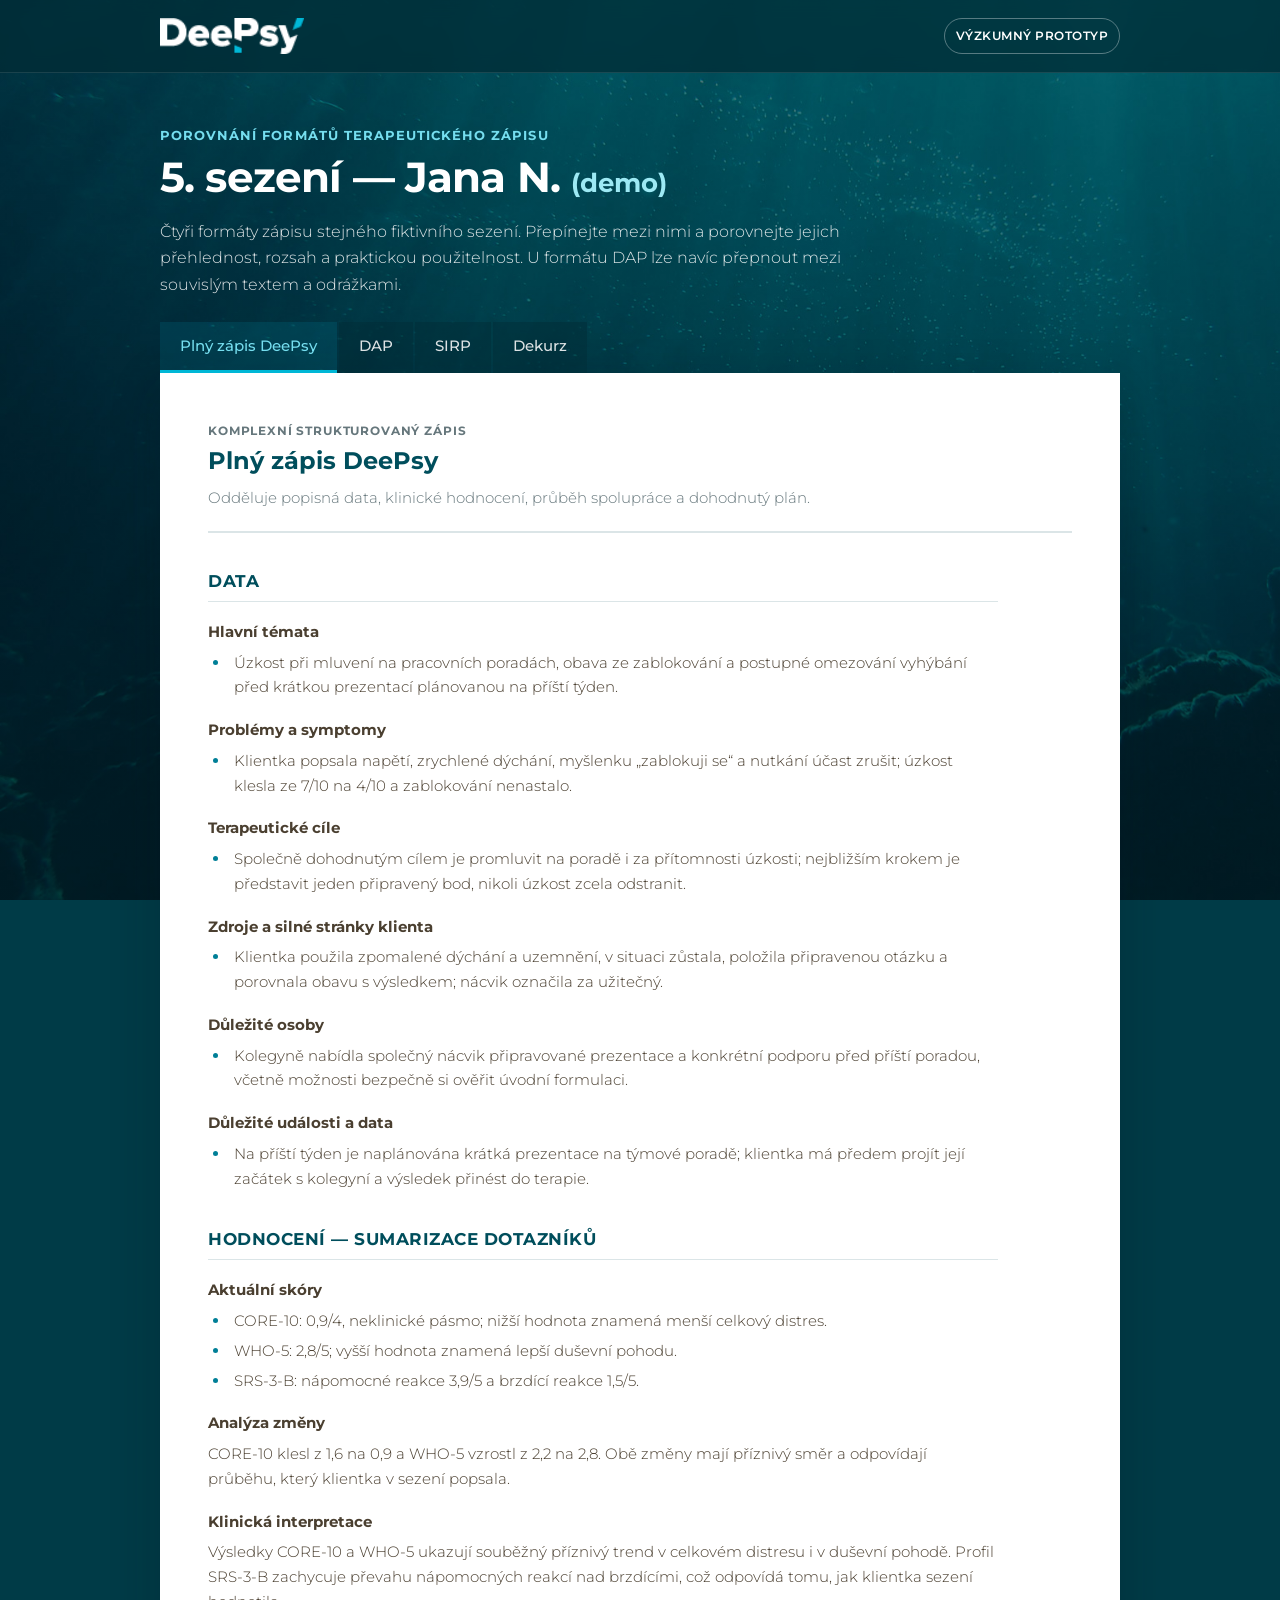
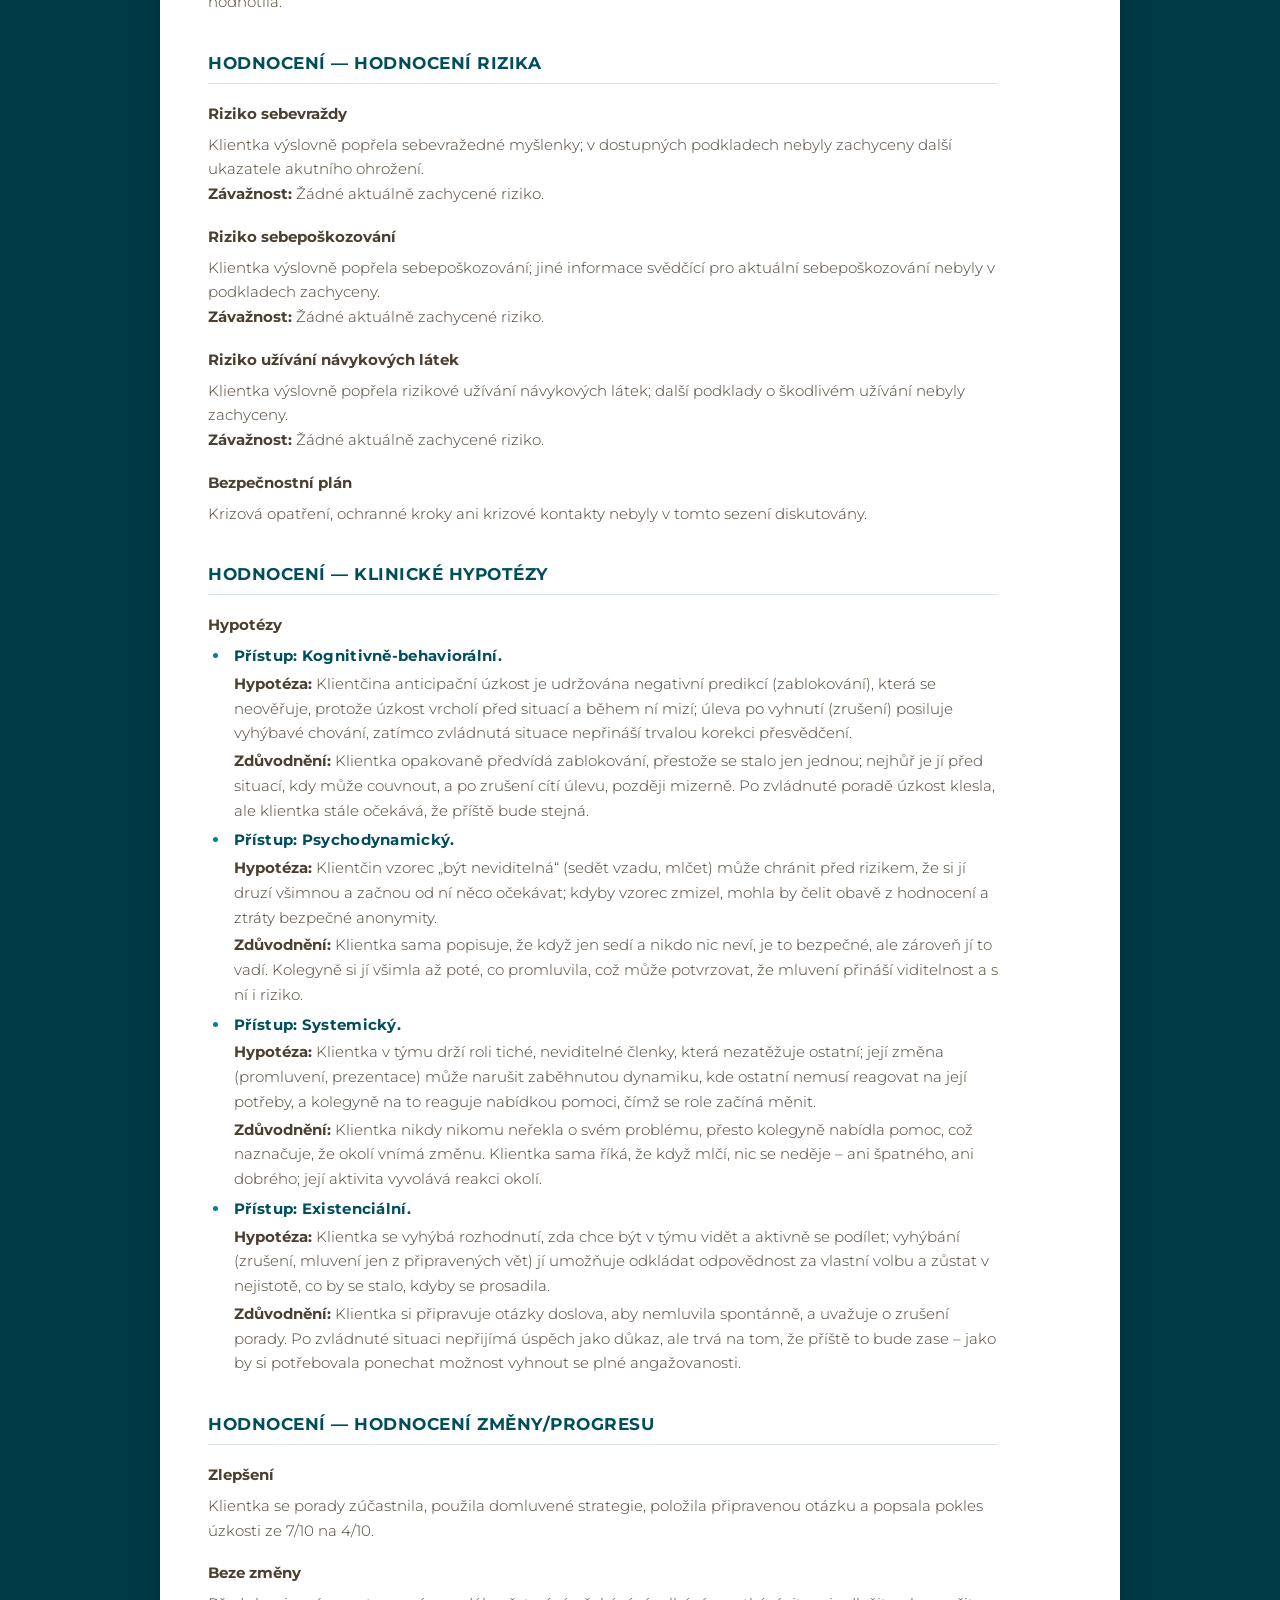
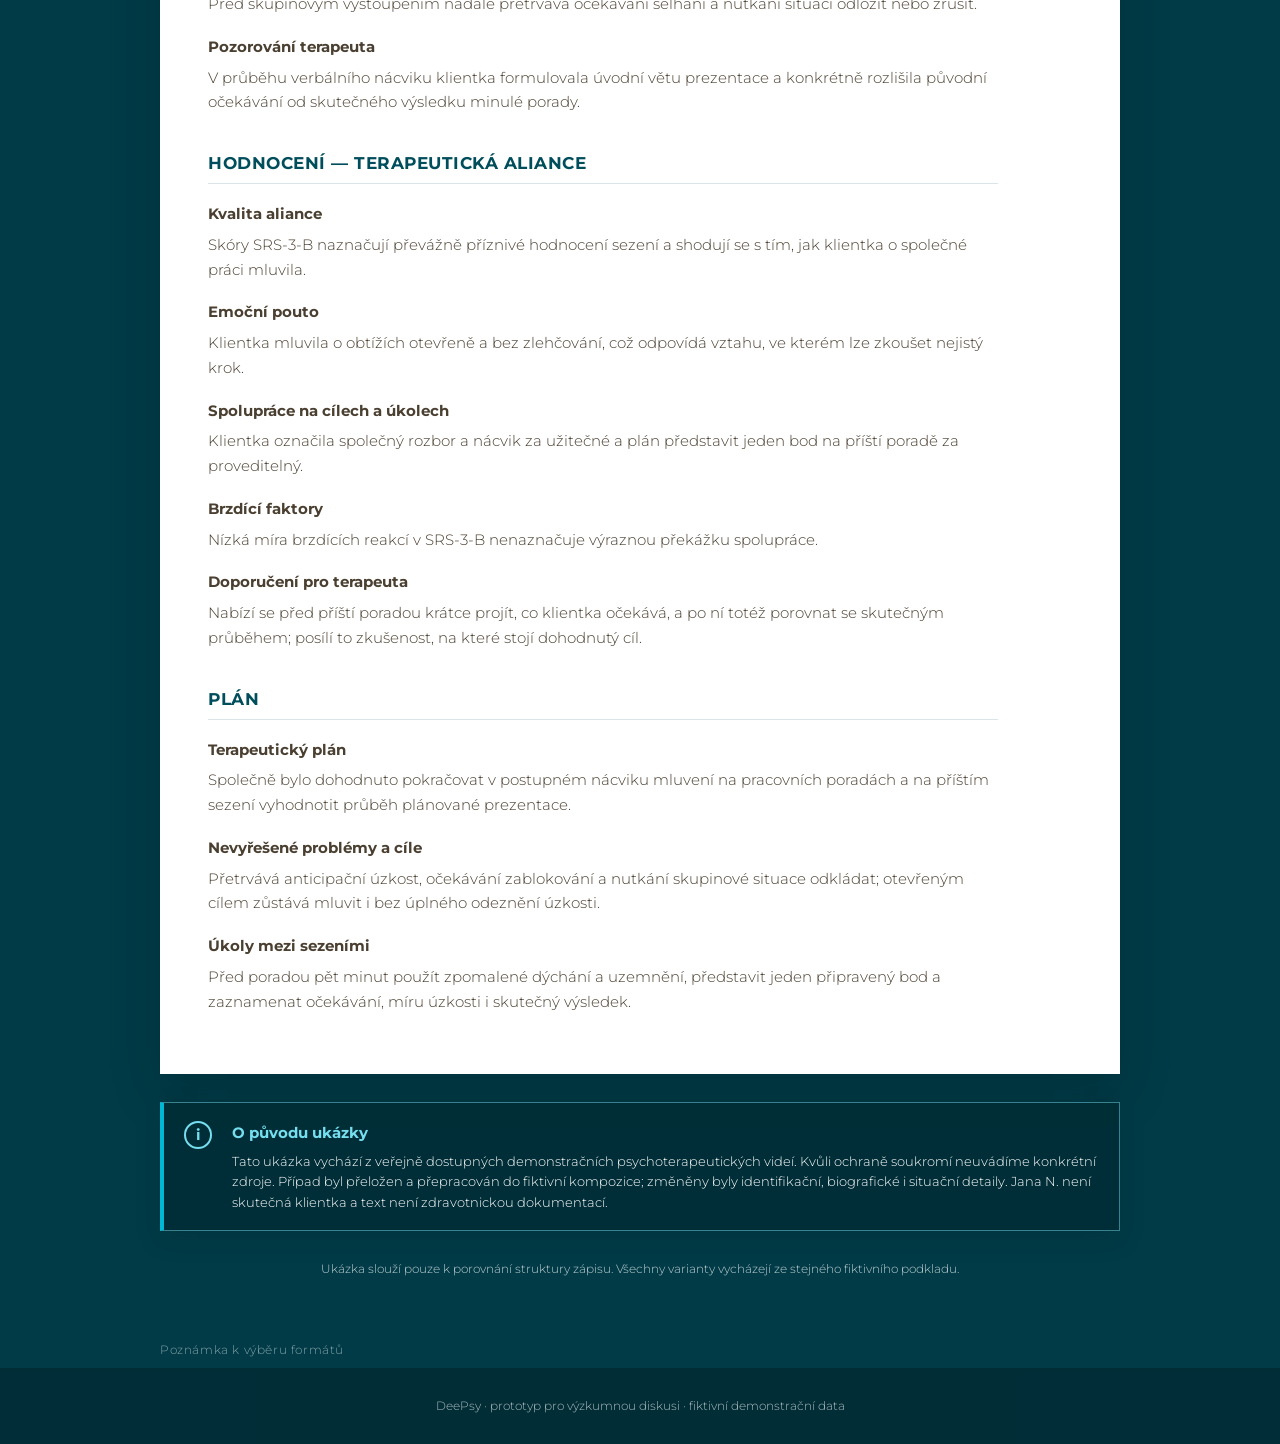
==== commit 77bc99bf: "Fix: Klinické hypotézy ukazují čtyři perspektivy a skutečný výstup modelu Sekce hypotéz byla nálepka" ====
--- a/note-formats/index.html
+++ b/note-formats/index.html
@@ -112,9 +112,26 @@
 						<h3>Hodnocení — klinické hypotézy</h3>
 						<h4>Hypotézy</h4>
 						<ul>
-							<li><strong>Přístup:</strong> Kognitivně-behaviorální. <strong>Hypotéza:</strong> Očekávání, že se při mluvení před skupinou zablokuje, může zesilovat tělesné napětí a podporovat vyhýbání. <strong>Zdůvodnění:</strong> Před poradou popsala uvedenou myšlenku, zrychlené dýchání a nutkání účast zrušit; po setrvání a položení otázky úzkost klesla, takže opakovaná odlišná zkušenost může původní předpověď oslabovat.</li>
-							<li><strong>Přístup:</strong> Systemický. <strong>Hypotéza:</strong> Ochota mluvit ve skupině může souviset také s tím, zda pracovní vztahy nabízejí bezpečný prostor pro přípravu a reakci okolí. <strong>Zdůvodnění:</strong> Nabídka kolegyně společně projít prezentaci může snížit nejistotu před poradou a podpořit další krok.</li>
-							<li><strong>Přístup:</strong> Existenciální. <strong>Hypotéza:</strong> Obtíž může odrážet napětí mezi potřebou jistoty a rozhodnutím jednat smysluplně i za přítomnosti nejistoty. <strong>Zdůvodnění:</strong> Klientka si jako cíl zvolila promluvit navzdory úzkosti, nikoli čekat na její úplné odstranění.</li>
+							<li>
+								<span class="hypothesis-line hypothesis-line--approach"><strong>Přístup:</strong> Kognitivně-behaviorální.</span>
+								<span class="hypothesis-line"><strong>Hypotéza:</strong> Klientčina anticipační úzkost je udržována negativní predikcí (zablokování), která se neověřuje, protože úzkost vrcholí před situací a během ní mizí; úleva po vyhnutí (zrušení) posiluje vyhýbavé chování, zatímco zvládnutá situace nepřináší trvalou korekci přesvědčení.</span>
+								<span class="hypothesis-line"><strong>Zdůvodnění:</strong> Klientka opakovaně předvídá zablokování, přestože se stalo jen jednou; nejhůř je jí před situací, kdy může couvnout, a po zrušení cítí úlevu, později mizerně. Po zvládnuté poradě úzkost klesla, ale klientka stále očekává, že příště bude stejná.</span>
+							</li>
+							<li>
+								<span class="hypothesis-line hypothesis-line--approach"><strong>Přístup:</strong> Psychodynamický.</span>
+								<span class="hypothesis-line"><strong>Hypotéza:</strong> Klientčin vzorec „být neviditelná“ (sedět vzadu, mlčet) může chránit před rizikem, že si jí druzí všimnou a začnou od ní něco očekávat; kdyby vzorec zmizel, mohla by čelit obavě z hodnocení a ztráty bezpečné anonymity.</span>
+								<span class="hypothesis-line"><strong>Zdůvodnění:</strong> Klientka sama popisuje, že když jen sedí a nikdo nic neví, je to bezpečné, ale zároveň jí to vadí. Kolegyně si jí všimla až poté, co promluvila, což může potvrzovat, že mluvení přináší viditelnost a s ní i riziko.</span>
+							</li>
+							<li>
+								<span class="hypothesis-line hypothesis-line--approach"><strong>Přístup:</strong> Systemický.</span>
+								<span class="hypothesis-line"><strong>Hypotéza:</strong> Klientka v týmu drží roli tiché, neviditelné členky, která nezatěžuje ostatní; její změna (promluvení, prezentace) může narušit zaběhnutou dynamiku, kde ostatní nemusí reagovat na její potřeby, a kolegyně na to reaguje nabídkou pomoci, čímž se role začíná měnit.</span>
+								<span class="hypothesis-line"><strong>Zdůvodnění:</strong> Klientka nikdy nikomu neřekla o svém problému, přesto kolegyně nabídla pomoc, což naznačuje, že okolí vnímá změnu. Klientka sama říká, že když mlčí, nic se neděje – ani špatného, ani dobrého; její aktivita vyvolává reakci okolí.</span>
+							</li>
+							<li>
+								<span class="hypothesis-line hypothesis-line--approach"><strong>Přístup:</strong> Existenciální.</span>
+								<span class="hypothesis-line"><strong>Hypotéza:</strong> Klientka se vyhýbá rozhodnutí, zda chce být v týmu vidět a aktivně se podílet; vyhýbání (zrušení, mluvení jen z připravených vět) jí umožňuje odkládat odpovědnost za vlastní volbu a zůstat v nejistotě, co by se stalo, kdyby se prosadila.</span>
+								<span class="hypothesis-line"><strong>Zdůvodnění:</strong> Klientka si připravuje otázky doslova, aby nemluvila spontánně, a uvažuje o zrušení porady. Po zvládnuté situaci nepřijímá úspěch jako důkaz, ale trvá na tom, že příště to bude zase – jako by si potřebovala ponechat možnost vyhnout se plné angažovanosti.</span>
+							</li>
 						</ul>
 					</section>
 
@@ -132,10 +149,14 @@
 						<h3>Hodnocení — terapeutická aliance</h3>
 						<h4>Kvalita aliance</h4>
 						<p>Skóry SRS-3-B naznačují převážně příznivé hodnocení sezení a shodují se s tím, jak klientka o společné práci mluvila.</p>
+						<h4>Emoční pouto</h4>
+						<p>Klientka mluvila o obtížích otevřeně a bez zlehčování, což odpovídá vztahu, ve kterém lze zkoušet nejistý krok.</p>
 						<h4>Spolupráce na cílech a úkolech</h4>
 						<p>Klientka označila společný rozbor a nácvik za užitečné a plán představit jeden bod na příští poradě za proveditelný.</p>
 						<h4>Brzdící faktory</h4>
 						<p>Nízká míra brzdících reakcí v SRS-3-B nenaznačuje výraznou překážku spolupráce.</p>
+						<h4>Doporučení pro terapeuta</h4>
+						<p>Nabízí se před příští poradou krátce projít, co klientka očekává, a po ní totéž porovnat se skutečným průběhem; posílí to zkušenost, na které stojí dohodnutý cíl.</p>
 					</section>
 
 					<section class="note-section">
@@ -187,13 +208,10 @@
 						<h3>Data</h3>
 						<ul>
 							<li>Klientka, 34 let, páté individuální sezení; tématem je úzkost spojená s mluvením na pracovních poradách.</li>
-							<li>Před poslední poradou napětí, zrychlené dýchání, myšlenka „zablokuji se“ a nutkání účast zrušit; na poradu přesto přišla.</li>
-							<li>Před vstupem použila zpomalené dýchání a uzemnění, během jednání zůstala v místnosti a položila jednu předem připravenou otázku.</li>
+							<li>Před poslední poradou popsala napětí, zrychlené dýchání, myšlenku „zablokuji se“ a nutkání účast zrušit; přesto přišla, před vstupem použila zpomalené dýchání a uzemnění, zůstala v místnosti a položila jednu předem připravenou otázku.</li>
 							<li>Intenzitu úzkosti hodnotila před situací jako 7/10 a po jejím zvládnutí jako 4/10; obávané zablokování nenastalo.</li>
-							<li>V sezení zmapována souvislost mezi očekáváním selhání, tělesnou reakcí a nutkáním situaci se vyhnout.</li>
-							<li>Porovnán obávaný a skutečný průběh porady; nacvičena úvodní věta krátké prezentace na týmovou poradu v příštím týdnu.</li>
-							<li>Kolegyně nabídla, že s klientkou prezentaci předem projde; společný rozbor i nácvik označila klientka za užitečné.</li>
-							<li>Cílem zůstává mluvit při pracovních setkáních i za přítomnosti úzkosti a postupně omezovat vyhýbání skupinovým situacím.</li>
+							<li>V sezení zmapována souvislost mezi očekáváním selhání, tělesnou reakcí a vyhýbáním, porovnán obávaný a skutečný průběh porady a nacvičena úvodní věta krátké prezentace na týmovou poradu v příštím týdnu.</li>
+							<li>Kolegyně nabídla, že prezentaci předem projde; rozbor i nácvik označila klientka za užitečné a jejím cílem zůstává mluvit i za přítomnosti úzkosti a omezovat vyhýbání skupinovým situacím.</li>
 						</ul>
 					</section>
 					<section class="note-section">
--- a/note-formats/styles.css
+++ b/note-formats/styles.css
@@ -354,6 +354,22 @@
 	color: var(--deepsy-cyan-dark);
 }
 
+/* Hypotéza má tři části a čtou se každá jinak, proto každá na svůj řádek.
+   V jednom odstavci se popisky ztratily a odrážka vypadala jako zeď textu. */
+.hypothesis-line {
+	display: block;
+}
+
+.hypothesis-line + .hypothesis-line {
+	margin-top: 3px;
+}
+
+.note-section li .hypothesis-line--approach {
+	color: var(--deepsy-deep);
+	font-weight: 700;
+	letter-spacing: .02em;
+}
+
 .dekurz-meta {
 	display: grid;
 	grid-template-columns: repeat(2, minmax(0, 1fr));
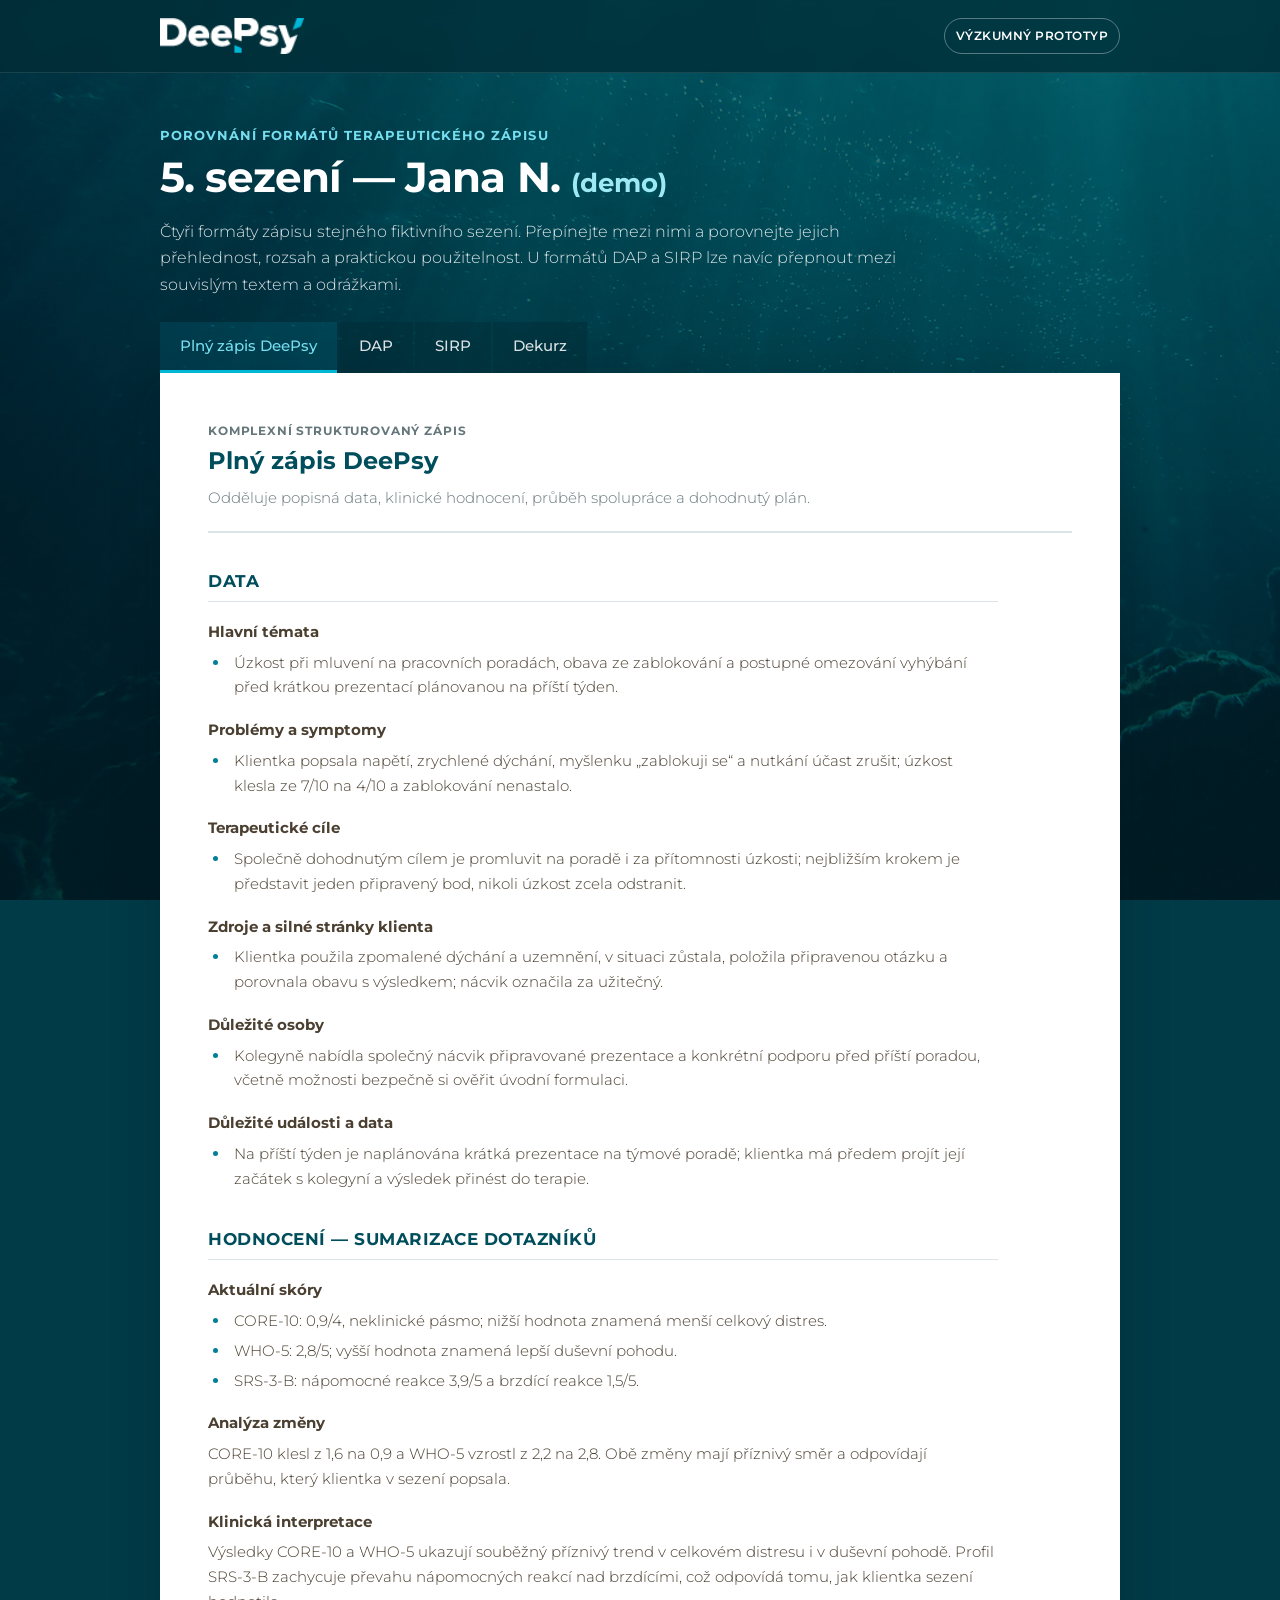
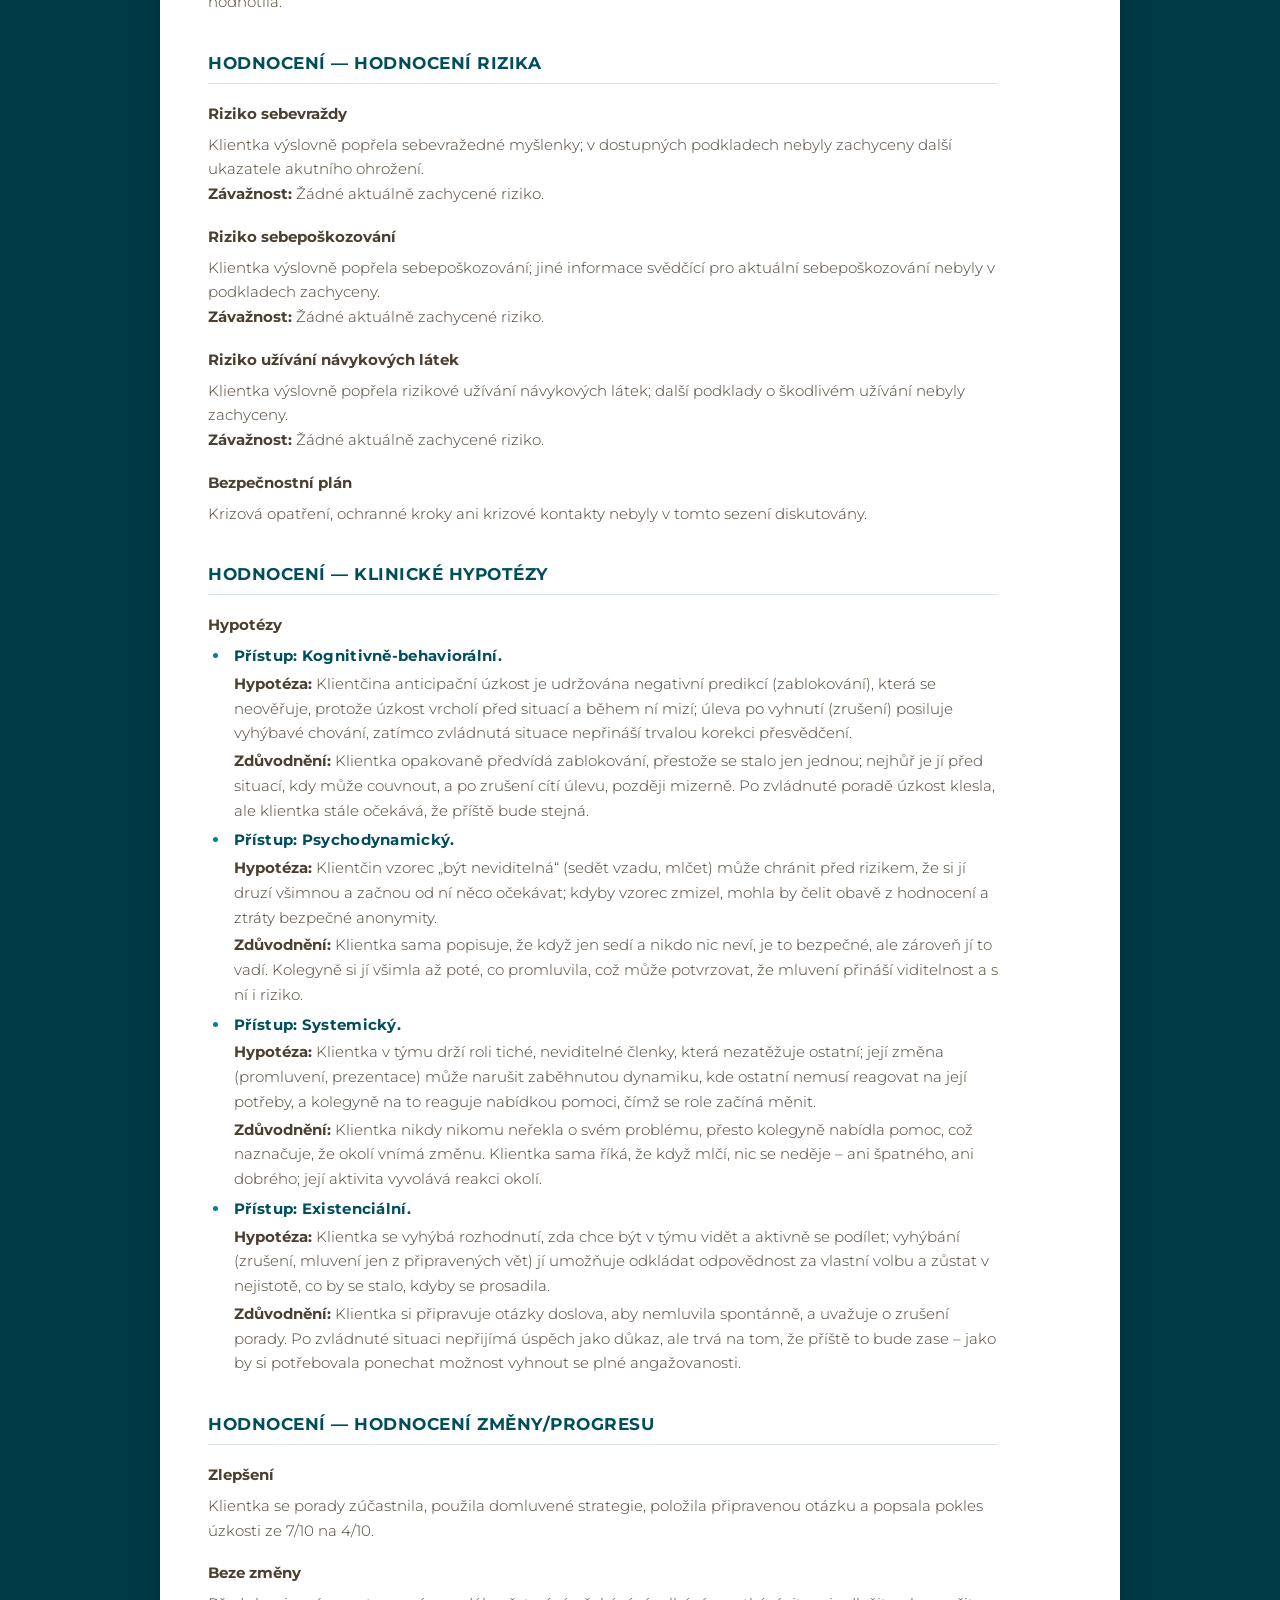
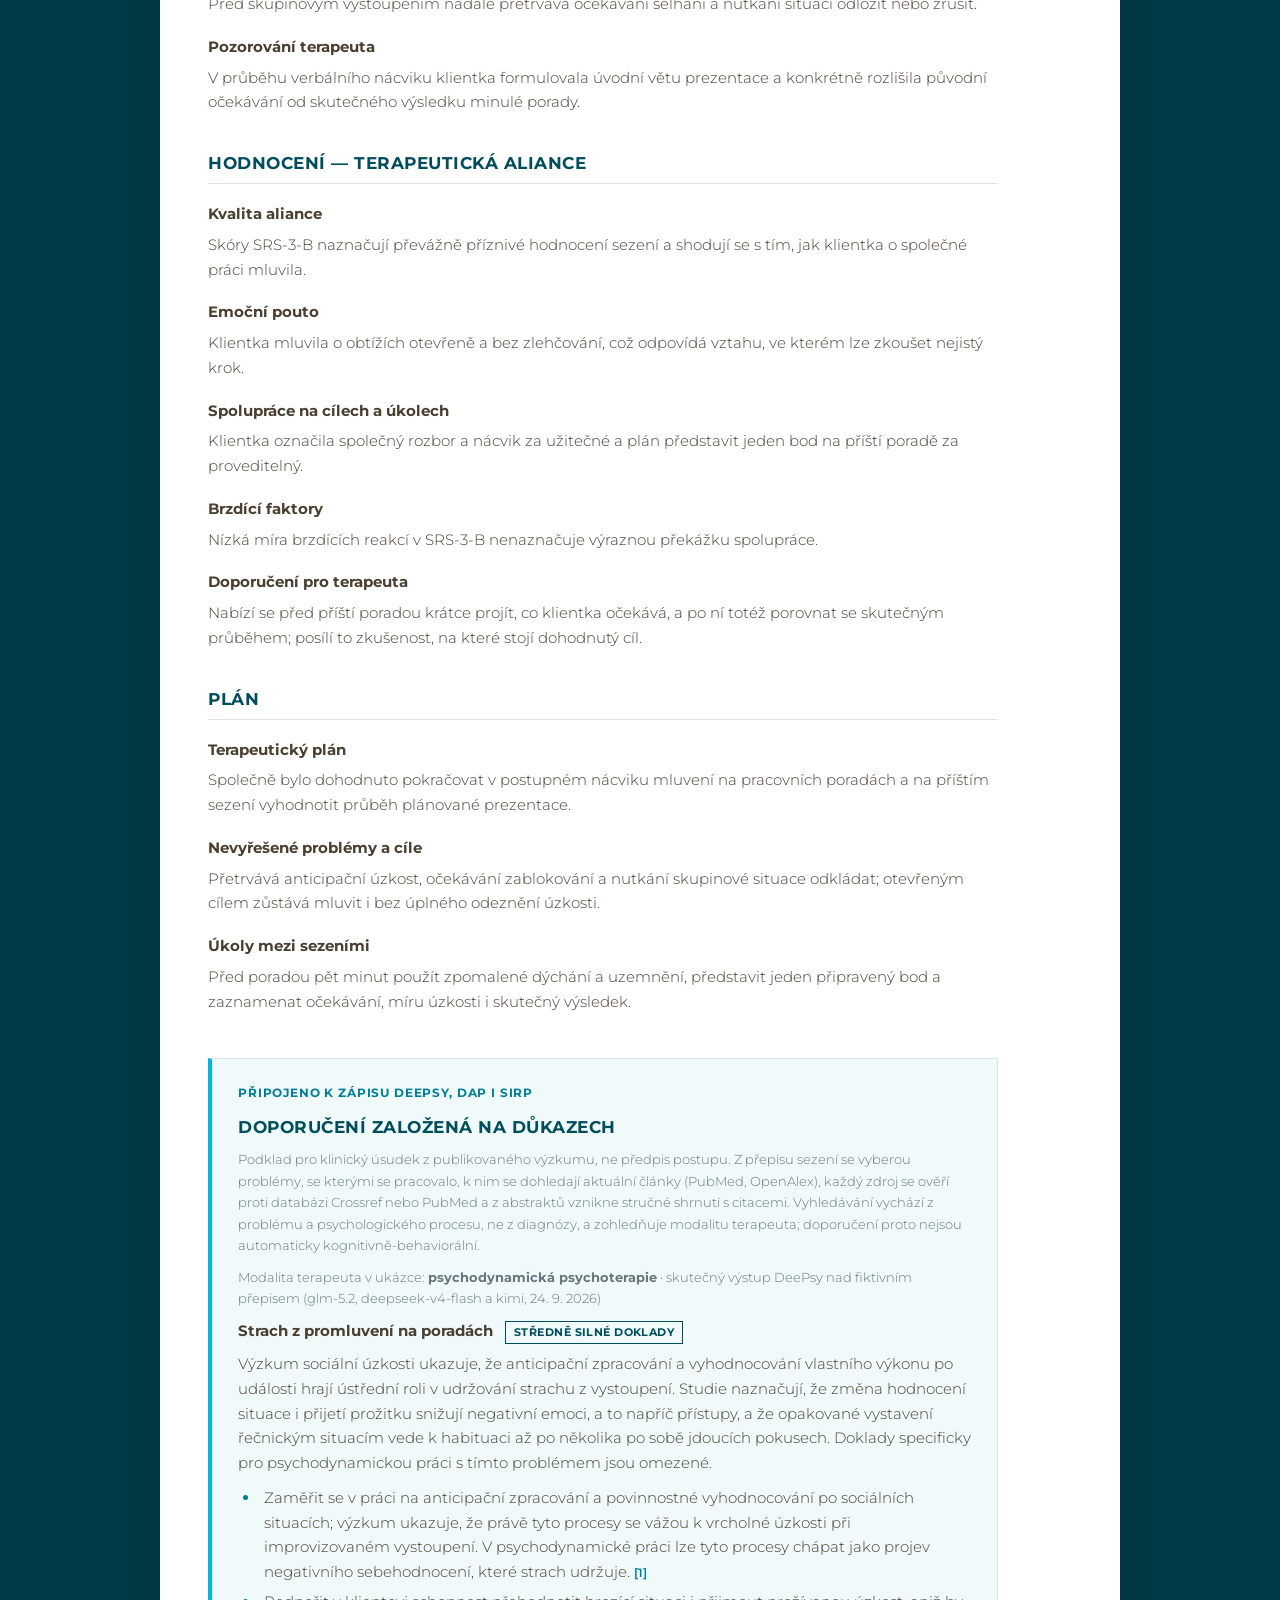
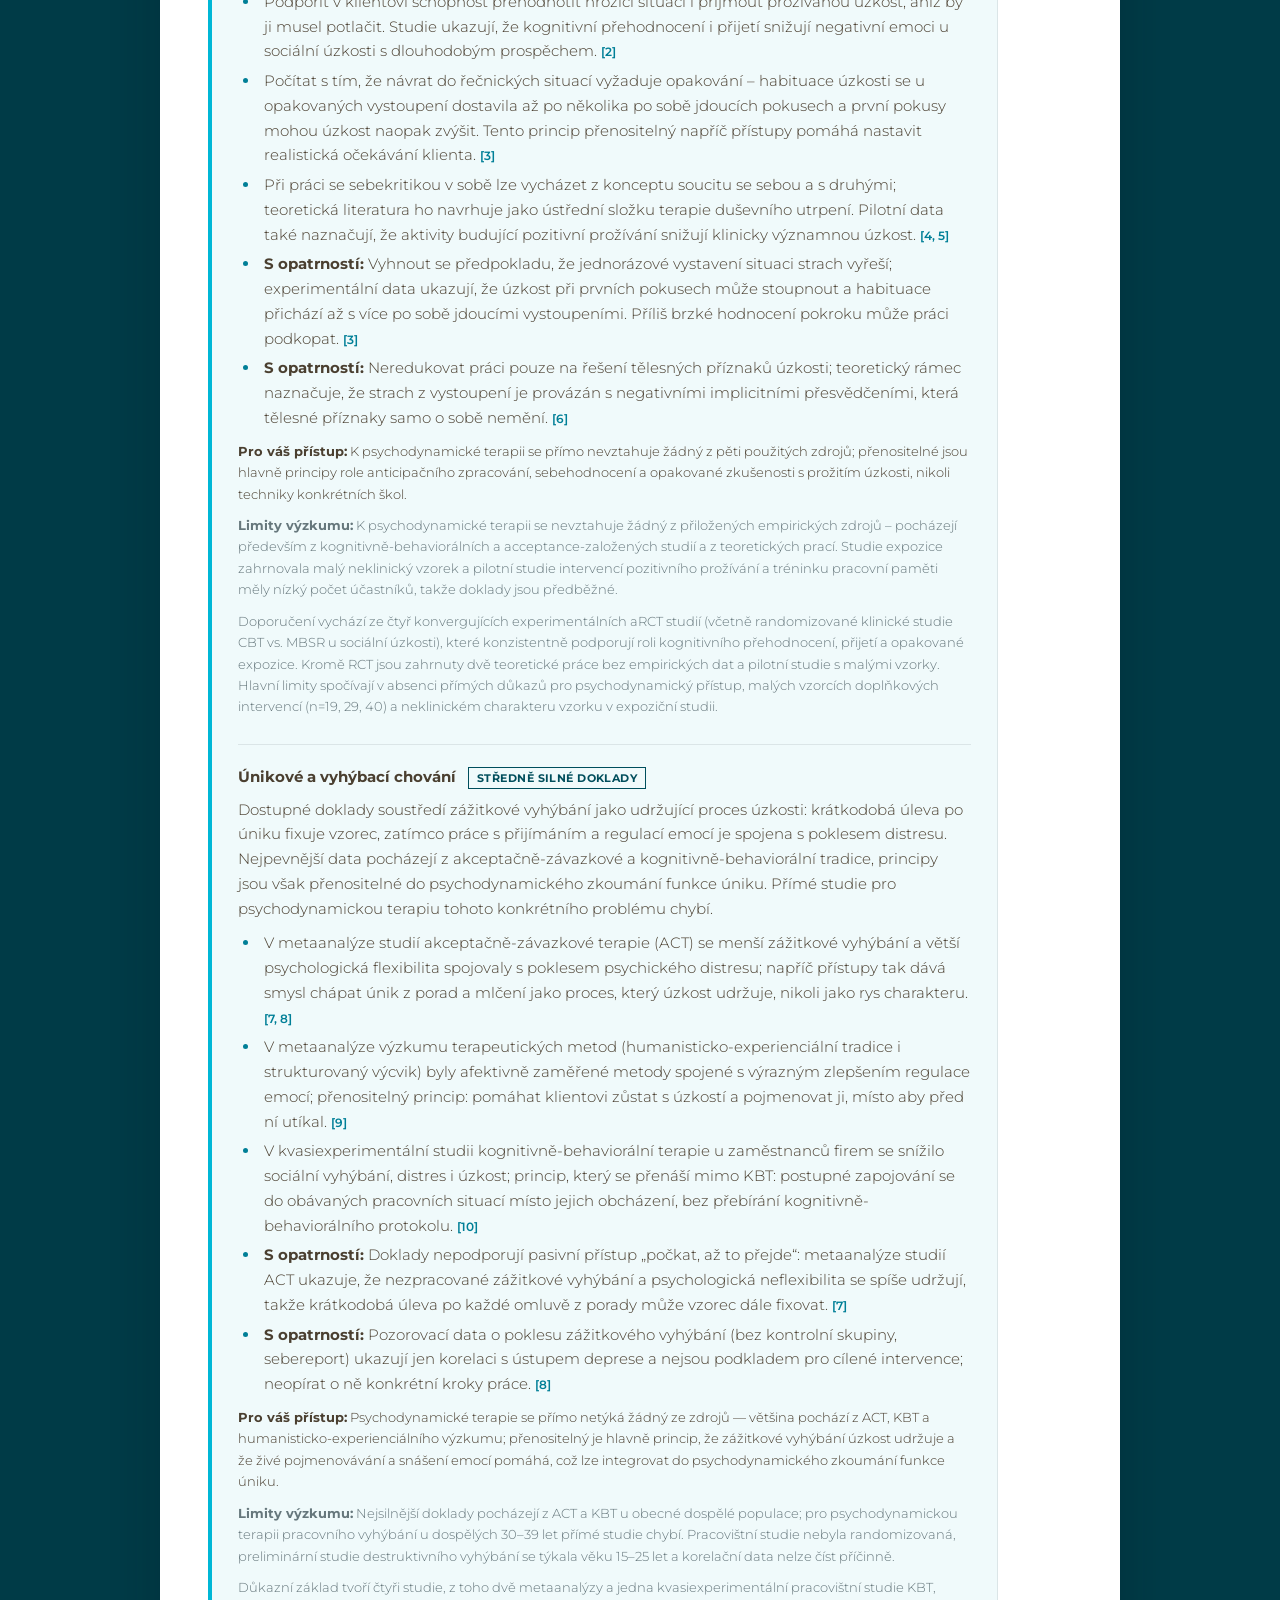
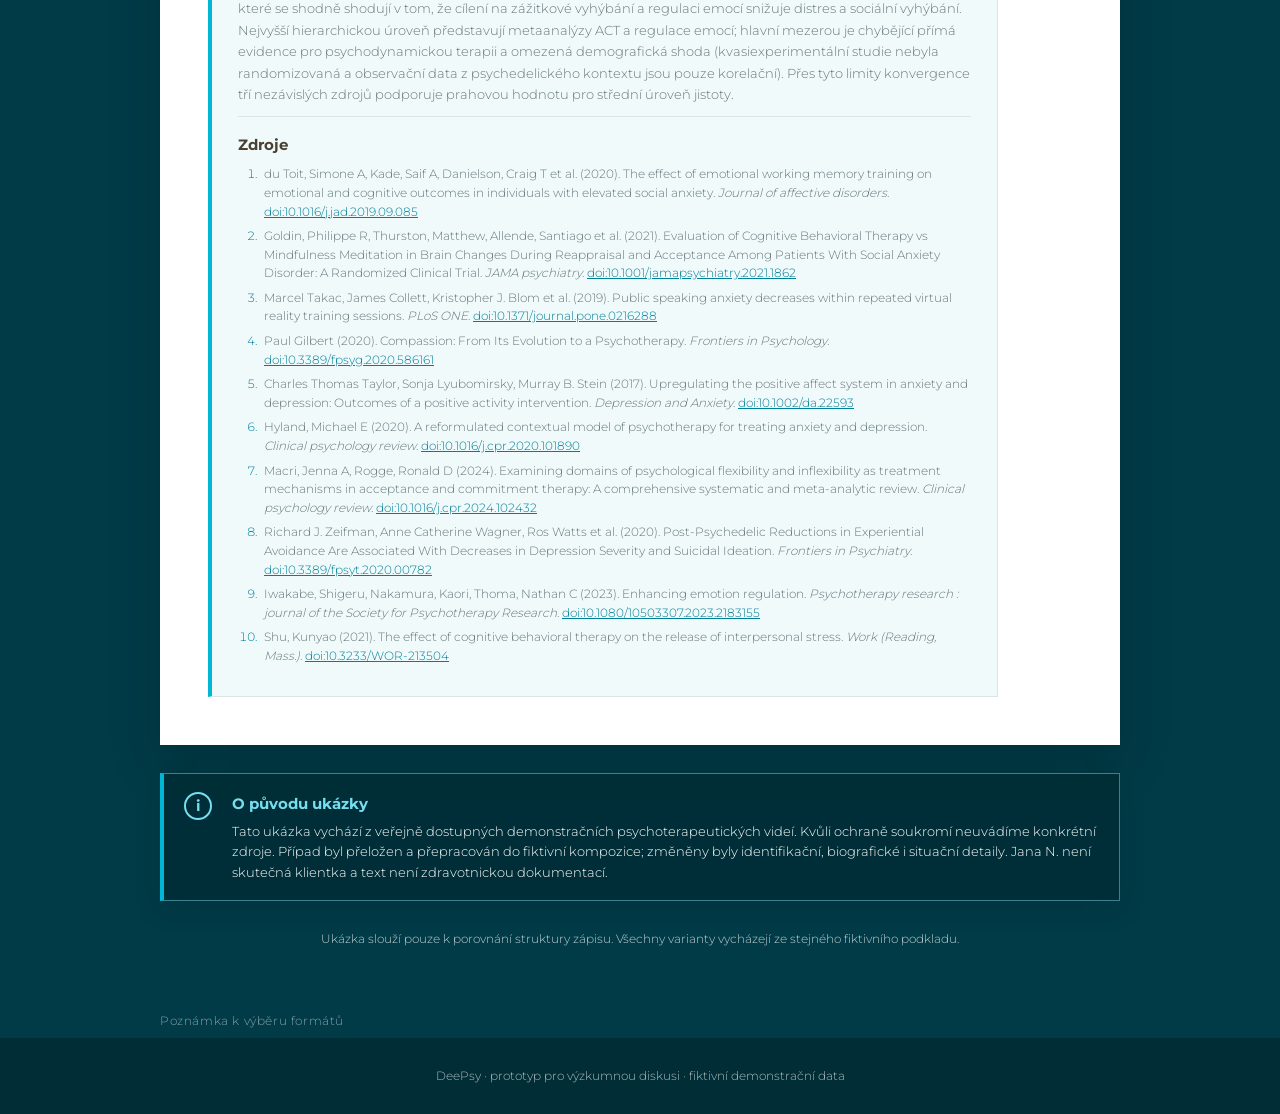
==== commit 6cca1ccc: "Feature: SIRP v odrážkách a doporučení založená na důkazech pod zápisem SIRP má stejný přepínač Souv" ====
--- a/note-formats/index.html
+++ b/note-formats/index.html
@@ -4,7 +4,7 @@
 	<meta charset="utf-8">
 	<meta name="viewport" content="width=device-width, initial-scale=1">
 	<meta name="robots" content="noindex, nofollow, noarchive">
-	<meta name="description" content="Výzkumný prototyp porovnávající čtyři formáty terapeutického zápisu na jednom fiktivním případu; DAP je k dispozici v souvislém textu i v odrážkách.">
+	<meta name="description" content="Výzkumný prototyp porovnávající čtyři formáty terapeutického zápisu na jednom fiktivním případu; DAP a SIRP jsou k dispozici v souvislém textu i v odrážkách, s doporučeními založenými na důkazech.">
 	<meta name="theme-color" content="#004e5c">
 	<title>Ukázka formátů terapeutického zápisu — DeePsy</title>
 	<link rel="icon" type="image/png" href="assets/favicon-32x32.png">
@@ -25,7 +25,7 @@
 		<section class="intro" aria-labelledby="page-title">
 			<p class="eyebrow">Porovnání formátů terapeutického zápisu</p>
 			<h1 id="page-title">5. sezení — Jana N. <span>(demo)</span></h1>
-			<p class="intro__lead">Čtyři formáty zápisu stejného fiktivního sezení. Přepínejte mezi nimi a porovnejte jejich přehlednost, rozsah a praktickou použitelnost. U formátu DAP lze navíc přepnout mezi souvislým textem a odrážkami.</p>
+			<p class="intro__lead">Čtyři formáty zápisu stejného fiktivního sezení. Přepínejte mezi nimi a porovnejte jejich přehlednost, rozsah a praktickou použitelnost. U formátů DAP a SIRP lze navíc přepnout mezi souvislým textem a odrážkami.</p>
 		</section>
 
 		<div class="format-tabs" role="tablist" aria-label="Formáty terapeutického zápisu">
@@ -243,11 +243,17 @@
 					<div>
 						<p class="format-heading__type">Zápis zaměřený na situaci a odezvu</p>
 						<h2>SIRP</h2>
-						<p>Zkratka SIRP označuje Situation (situace), Intervention (intervence), Response (reakce) a Plan (plán); na začátku stojí situace tak, jak ji podává klient, a zápis pak sleduje práci v sezení, odezvu klientky a další postup.</p>
+						<p>Zkratka SIRP označuje Situation (situace), Intervention (intervence), Response (reakce) a Plan (plán); na začátku stojí situace tak, jak ji podává klient, a zápis pak sleduje práci v sezení, odezvu klientky a další postup. Obě podoby níže obsahují stejná fakta a liší se pouze formou.</p>
 					</div>
 				</header>
 
-				<div class="note-body" data-note-body="sirp">
+				<div class="variant-switch" data-variant-switch="sirp" role="group" aria-label="Podoba zápisu SIRP">
+					<span class="variant-switch__label">Podoba zápisu</span>
+					<button type="button" data-variant="prose" aria-pressed="true">Souvislý text</button>
+					<button type="button" data-variant="bullets" aria-pressed="false">Odrážky</button>
+				</div>
+
+				<div class="note-body" data-note-body="sirp" data-body-variant="prose">
 					<section class="note-section">
 						<h3>Situace</h3>
 						<p>Klientka, 34 let, přišla na páté individuální sezení s tématem, které sama označila za nejtíživější: mluvení na pracovních poradách. Popsala, že před poslední poradou cítila napětí, zrychlilo se jí dýchání a vracela se myšlenka „zablokuji se“; zvažovala, že účast zruší. Na poradu nakonec přišla, před vstupem pět minut zpomaleně dýchala a použila uzemnění. Během jednání zůstala v místnosti a položila jednu předem připravenou otázku. Intenzitu úzkosti hodnotila před situací jako 7/10 a po jejím zvládnutí jako 4/10; obávané zablokování nenastalo. Sama dodala, že ji překvapilo, jak se očekávání rozešlo se skutečným průběhem. V příštím týdnu ji čeká krátká prezentace na týmové poradě a kolegyně jí nabídla, že s ní její začátek předem projde.</p>
@@ -264,6 +270,48 @@
 					<section class="note-section">
 						<h3>Plán</h3>
 						<p>Před příští poradou klientka pět minut použije zpomalené dýchání a uzemnění. Na poradě představí jeden předem připravený bod. Před situací zapíše očekávaný průběh a míru úzkosti, po poradě skutečný výsledek; záznam společně projdou na příštím sezení. Doporučení k další službě ani krizový plán nebyly domluveny.</p>
+					</section>
+				</div>
+
+				<div class="note-body" data-note-body="sirp-bullets" data-body-variant="bullets" hidden>
+					<section class="note-section">
+						<h3>Situace</h3>
+						<ul>
+							<li>Klientka, 34 let, páté individuální sezení; jako nejtíživější téma sama označila mluvení na pracovních poradách.</li>
+							<li>Před poslední poradou cítila napětí a zrychlené dýchání, vracela se jí myšlenka „zablokuji se“ a zvažovala, že účast zruší.</li>
+							<li>Na poradu přesto přišla: před vstupem pět minut zpomaleně dýchala a použila uzemnění, během jednání zůstala v místnosti a položila jednu předem připravenou otázku.</li>
+							<li>Úzkost hodnotila před situací jako 7/10 a po jejím zvládnutí jako 4/10; obávané zablokování nenastalo a sama dodala, že ji překvapilo, jak se očekávání rozešlo se skutečným průběhem.</li>
+							<li>V příštím týdnu ji čeká krátká prezentace na týmové poradě; kolegyně nabídla, že s ní její začátek předem projde.</li>
+						</ul>
+					</section>
+					<section class="note-section">
+						<h3>Intervence</h3>
+						<ul>
+							<li>Terapeut s klientkou zmapoval posloupnost spouštěče, očekávání „zablokuji se“, tělesného napětí, zrychleného dýchání a nutkání účast zrušit.</li>
+							<li>Společně porovnali obávaný a skutečný průběh poslední porady a pojmenovali kroky, které klientce pomohly v situaci zůstat.</li>
+							<li>Následoval nácvik úvodní věty připravované prezentace.</li>
+							<li>Zpomalené dýchání a uzemnění byly potvrzeny jako krátká příprava před poradou; do přípravy byla zahrnuta i nabídka kolegyně.</li>
+						</ul>
+					</section>
+					<section class="note-section">
+						<h3>Reakce</h3>
+						<ul>
+							<li>Klientka rozpoznala rozdíl mezi původním očekáváním a skutečným výsledkem a formulovala úvodní větu nahlas.</li>
+							<li>Nácvik označila za užitečný a navržený krok za proveditelný.</li>
+							<li>CORE-10 klesl z 1,6 na 0,9 a WHO-5 vzrostl z 2,2 na 2,8; oba výsledky se posunuly příznivým směrem.</li>
+							<li>SRS-3-B zachytil nápomocné reakce 3,9/5 a brzdící reakce 1,5/5, tedy bez výrazného signálu obtíží ve spolupráci.</li>
+							<li>Klientka výslovně popřela sebevražedné myšlenky, sebepoškozování i rizikové užívání návykových látek; známky akutního ohrožení nebyly zachyceny.</li>
+						</ul>
+					</section>
+					<section class="note-section">
+						<h3>Plán</h3>
+						<ul>
+							<li>Před příští poradou pět minut zpomalené dýchání a uzemnění.</li>
+							<li>Na poradě představit jeden předem připravený bod.</li>
+							<li>Před situací zapsat očekávaný průběh a míru úzkosti, po poradě skutečný výsledek.</li>
+							<li>Záznam společně projít na příštím sezení.</li>
+							<li>Doporučení k další službě ani krizový plán nebyly domluveny.</li>
+						</ul>
 					</section>
 				</div>
 			</article>
@@ -292,6 +340,55 @@
 					<p>Klientka, 34 let, v individuální psychoterapii popsala anticipační úzkost před pracovní poradou s napětím, zrychleným dýcháním, obavou ze zablokování a tendencí účast zrušit. Použila zpomalené dýchání a uzemnění, na poradě zůstala a položila připravenou otázku; intenzita úzkosti poklesla ze 7/10 na 4/10. CORE-10 se změnil z 1,6 na 0,9 a WHO-5 z 2,2 na 2,8, tedy příznivým směrem. Sebevražedné myšlenky, sebepoškozování a rizikové užívání návykových látek klientka výslovně popřela, známky akutního ohrožení nebyly zachyceny. V sezení byl zmapován vztah mezi očekáváním selhání, tělesnou reakcí a vyhýbáním, ověřeny důkazy pro obávaný výsledek a nacvičen začátek krátké prezentace. Klientka označila plán za proveditelný. Do příštího sezení použije před poradou pět minut zpomalené dýchání a uzemnění, představí jeden připravený bod a zapíše očekávání, míru úzkosti a skutečný výsledek. Záznam bude společně vyhodnocen příště. Další služba ani krizový plán nebyly domluveny.</p>
 				</div>
 			</article>
+
+			<section class="evidence" id="evidence" data-evidence-for="deepsy dap sirp" aria-labelledby="evidence-title">
+				<p class="evidence__kicker">Připojeno k zápisu DeePsy, DAP i SIRP</p>
+				<h3 id="evidence-title">Doporučení založená na důkazech</h3>
+				<p class="evidence__lead">Podklad pro klinický úsudek z publikovaného výzkumu, ne předpis postupu. Z přepisu sezení se vyberou problémy, se kterými se pracovalo, k nim se dohledají aktuální články (PubMed, OpenAlex), každý zdroj se ověří proti databázi Crossref nebo PubMed a z abstraktů vznikne stručné shrnutí s citacemi. Vyhledávání vychází z problému a psychologického procesu, ne z diagnózy, a zohledňuje modalitu terapeuta; doporučení proto nejsou automaticky kognitivně-behaviorální.</p>
+				<p class="evidence__meta">Modalita terapeuta v ukázce: <strong>psychodynamická psychoterapie</strong> · skutečný výstup DeePsy nad fiktivním přepisem (glm-5.2, deepseek-v4-flash a kimi, 24. 9. 2026)</p>
+				<div class="evidence__problem">
+					<h4>Strach z promluvení na poradách <span class="evidence__level evidence__level--moderate">Středně silné doklady</span></h4>
+					<p>Výzkum sociální úzkosti ukazuje, že anticipační zpracování a vyhodnocování vlastního výkonu po události hrají ústřední roli v udržování strachu z vystoupení. Studie naznačují, že změna hodnocení situace i přijetí prožitku snižují negativní emoci, a to napříč přístupy, a že opakované vystavení řečnickým situacím vede k habituaci až po několika po sobě jdoucích pokusech. Doklady specificky pro psychodynamickou práci s tímto problémem jsou omezené.</p>
+					<ul>
+						<li>Zaměřit se v práci na anticipační zpracování a povinnostné vyhodnocování po sociálních situacích; výzkum ukazuje, že právě tyto procesy se vážou k vrcholné úzkosti při improvizovaném vystoupení. V psychodynamické práci lze tyto procesy chápat jako projev negativního sebehodnocení, které strach udržuje. <span class="evidence__refs">[1]</span></li>
+						<li>Podpořit v klientovi schopnost přehodnotit hrozící situaci i přijmout prožívanou úzkost, aniž by ji musel potlačit. Studie ukazují, že kognitivní přehodnocení i přijetí snižují negativní emoci u sociální úzkosti s dlouhodobým prospěchem. <span class="evidence__refs">[2]</span></li>
+						<li>Počítat s tím, že návrat do řečnických situací vyžaduje opakování – habituace úzkosti se u opakovaných vystoupení dostavila až po několika po sobě jdoucích pokusech a první pokusy mohou úzkost naopak zvýšit. Tento princip přenositelný napříč přístupy pomáhá nastavit realistická očekávání klienta. <span class="evidence__refs">[3]</span></li>
+						<li>Při práci se sebekritikou v sobě lze vycházet z konceptu soucitu se sebou a s druhými; teoretická literatura ho navrhuje jako ústřední složku terapie duševního utrpení. Pilotní data také naznačují, že aktivity budující pozitivní prožívání snižují klinicky významnou úzkost. <span class="evidence__refs">[4, 5]</span></li>
+						<li><strong>S opatrností:</strong> Vyhnout se předpokladu, že jednorázové vystavení situaci strach vyřeší; experimentální data ukazují, že úzkost při prvních pokusech může stoupnout a habituace přichází až s více po sobě jdoucími vystoupeními. Příliš brzké hodnocení pokroku může práci podkopat. <span class="evidence__refs">[3]</span></li>
+						<li><strong>S opatrností:</strong> Neredukovat práci pouze na řešení tělesných příznaků úzkosti; teoretický rámec naznačuje, že strach z vystoupení je provázán s negativními implicitními přesvědčeními, která tělesné příznaky samo o sobě nemění. <span class="evidence__refs">[6]</span></li>
+					</ul>
+					<p class="evidence__note"><strong>Pro váš přístup:</strong> K psychodynamické terapii se přímo nevztahuje žádný z pěti použitých zdrojů; přenositelné jsou hlavně principy role anticipačního zpracování, sebehodnocení a opakované zkušenosti s prožitím úzkosti, nikoli techniky konkrétních škol.</p>
+					<p class="evidence__limits"><strong>Limity výzkumu:</strong> K psychodynamické terapii se nevztahuje žádný z přiložených empirických zdrojů – pocházejí především z kognitivně-behaviorálních a acceptance-založených studií a z teoretických prací. Studie expozice zahrnovala malý neklinický vzorek a pilotní studie intervencí pozitivního prožívání a tréninku pracovní paměti měly nízký počet účastníků, takže doklady jsou předběžné.</p>
+					<p class="evidence__limits">Doporučení vychází ze čtyř konvergujících experimentálních aRCT studií (včetně randomizované klinické studie CBT vs. MBSR u sociální úzkosti), které konzistentně podporují roli kognitivního přehodnocení, přijetí a opakované expozice. Kromě RCT jsou zahrnuty dvě teoretické práce bez empirických dat a pilotní studie s malými vzorky. Hlavní limity spočívají v absenci přímých důkazů pro psychodynamický přístup, malých vzorcích doplňkových intervencí (n=19, 29, 40) a neklinickém charakteru vzorku v expoziční studii.</p>
+				</div>
+				<div class="evidence__problem">
+					<h4>Únikové a vyhýbací chování <span class="evidence__level evidence__level--moderate">Středně silné doklady</span></h4>
+					<p>Dostupné doklady soustředí zážitkové vyhýbání jako udržující proces úzkosti: krátkodobá úleva po úniku fixuje vzorec, zatímco práce s přijímáním a regulací emocí je spojena s poklesem distresu. Nejpevnější data pocházejí z akceptačně-závazkové a kognitivně-behaviorální tradice, principy jsou však přenositelné do psychodynamického zkoumání funkce úniku. Přímé studie pro psychodynamickou terapiu tohoto konkrétního problému chybí.</p>
+					<ul>
+						<li>V metaanalýze studií akceptačně-závazkové terapie (ACT) se menší zážitkové vyhýbání a větší psychologická flexibilita spojovaly s poklesem psychického distresu; napříč přístupy tak dává smysl chápat únik z porad a mlčení jako proces, který úzkost udržuje, nikoli jako rys charakteru. <span class="evidence__refs">[7, 8]</span></li>
+						<li>V metaanalýze výzkumu terapeutických metod (humanisticko-experienciální tradice i strukturovaný výcvik) byly afektivně zaměřené metody spojené s výrazným zlepšením regulace emocí; přenositelný princip: pomáhat klientovi zůstat s úzkostí a pojmenovat ji, místo aby před ní utíkal. <span class="evidence__refs">[9]</span></li>
+						<li>V kvasiexperimentální studii kognitivně-behaviorální terapie u zaměstnanců firem se snížilo sociální vyhýbání, distres i úzkost; princip, který se přenáší mimo KBT: postupné zapojování se do obávaných pracovních situací místo jejich obcházení, bez přebírání kognitivně-behaviorálního protokolu. <span class="evidence__refs">[10]</span></li>
+						<li><strong>S opatrností:</strong> Doklady nepodporují pasivní přístup „počkat, až to přejde“: metaanalýze studií ACT ukazuje, že nezpracované zážitkové vyhýbání a psychologická neflexibilita se spíše udržují, takže krátkodobá úleva po každé omluvě z porady může vzorec dále fixovat. <span class="evidence__refs">[7]</span></li>
+						<li><strong>S opatrností:</strong> Pozorovací data o poklesu zážitkového vyhýbání (bez kontrolní skupiny, sebereport) ukazují jen korelaci s ústupem deprese a nejsou podkladem pro cílené intervence; neopírat o ně konkrétní kroky práce. <span class="evidence__refs">[8]</span></li>
+					</ul>
+					<p class="evidence__note"><strong>Pro váš přístup:</strong> Psychodynamické terapie se přímo netýká žádný ze zdrojů — většina pochází z ACT, KBT a humanisticko-experienciálního výzkumu; přenositelný je hlavně princip, že zážitkové vyhýbání úzkost udržuje a že živé pojmenovávání a snášení emocí pomáhá, což lze integrovat do psychodynamického zkoumání funkce úniku.</p>
+					<p class="evidence__limits"><strong>Limity výzkumu:</strong> Nejsilnější doklady pocházejí z ACT a KBT u obecné dospělé populace; pro psychodynamickou terapii pracovního vyhýbání u dospělých 30–39 let přímé studie chybí. Pracovištní studie nebyla randomizovaná, preliminární studie destruktivního vyhýbání se týkala věku 15–25 let a korelační data nelze číst příčinně.</p>
+					<p class="evidence__limits">Důkazní základ tvoří čtyři studie, z toho dvě metaanalýzy a jedna kvasiexperimentální pracovištní studie KBT, které se shodně shodují v tom, že cílení na zážitkové vyhýbání a regulaci emocí snižuje distres a sociální vyhýbání. Nejvyšší hierarchickou úroveň představují metaanalýzy ACT a regulace emocí; hlavní mezerou je chybějící přímá evidence pro psychodynamickou terapii a omezená demografická shoda (kvasiexperimentální studie nebyla randomizovaná a observační data z psychedelického kontextu jsou pouze korelační). Přes tyto limity konvergence tří nezávislých zdrojů podporuje prahovou hodnotu pro střední úroveň jistoty.</p>
+				</div>
+				<h4 class="evidence__sources-title">Zdroje</h4>
+				<ol class="evidence__sources">
+					<li>du Toit, Simone A, Kade, Saif A, Danielson, Craig T et al. (2020). The effect of emotional working memory training on emotional and cognitive outcomes in individuals with elevated social anxiety. <em>Journal of affective disorders</em>. <a href="https://doi.org/10.1016/j.jad.2019.09.085" rel="noopener noreferrer" referrerpolicy="no-referrer">doi:10.1016/j.jad.2019.09.085</a></li>
+					<li>Goldin, Philippe R, Thurston, Matthew, Allende, Santiago et al. (2021). Evaluation of Cognitive Behavioral Therapy vs Mindfulness Meditation in Brain Changes During Reappraisal and Acceptance Among Patients With Social Anxiety Disorder: A Randomized Clinical Trial. <em>JAMA psychiatry</em>. <a href="https://doi.org/10.1001/jamapsychiatry.2021.1862" rel="noopener noreferrer" referrerpolicy="no-referrer">doi:10.1001/jamapsychiatry.2021.1862</a></li>
+					<li>Marcel Takac, James Collett, Kristopher J. Blom et al. (2019). Public speaking anxiety decreases within repeated virtual reality training sessions. <em>PLoS ONE</em>. <a href="https://doi.org/10.1371/journal.pone.0216288" rel="noopener noreferrer" referrerpolicy="no-referrer">doi:10.1371/journal.pone.0216288</a></li>
+					<li>Paul Gilbert (2020). Compassion: From Its Evolution to a Psychotherapy. <em>Frontiers in Psychology</em>. <a href="https://doi.org/10.3389/fpsyg.2020.586161" rel="noopener noreferrer" referrerpolicy="no-referrer">doi:10.3389/fpsyg.2020.586161</a></li>
+					<li>Charles Thomas Taylor, Sonja Lyubomirsky, Murray B. Stein (2017). Upregulating the positive affect system in anxiety and depression: Outcomes of a positive activity intervention. <em>Depression and Anxiety</em>. <a href="https://doi.org/10.1002/da.22593" rel="noopener noreferrer" referrerpolicy="no-referrer">doi:10.1002/da.22593</a></li>
+					<li>Hyland, Michael E (2020). A reformulated contextual model of psychotherapy for treating anxiety and depression. <em>Clinical psychology review</em>. <a href="https://doi.org/10.1016/j.cpr.2020.101890" rel="noopener noreferrer" referrerpolicy="no-referrer">doi:10.1016/j.cpr.2020.101890</a></li>
+					<li>Macri, Jenna A, Rogge, Ronald D (2024). Examining domains of psychological flexibility and inflexibility as treatment mechanisms in acceptance and commitment therapy: A comprehensive systematic and meta-analytic review. <em>Clinical psychology review</em>. <a href="https://doi.org/10.1016/j.cpr.2024.102432" rel="noopener noreferrer" referrerpolicy="no-referrer">doi:10.1016/j.cpr.2024.102432</a></li>
+					<li>Richard J. Zeifman, Anne Catherine Wagner, Ros Watts et al. (2020). Post-Psychedelic Reductions in Experiential Avoidance Are Associated With Decreases in Depression Severity and Suicidal Ideation. <em>Frontiers in Psychiatry</em>. <a href="https://doi.org/10.3389/fpsyt.2020.00782" rel="noopener noreferrer" referrerpolicy="no-referrer">doi:10.3389/fpsyt.2020.00782</a></li>
+					<li>Iwakabe, Shigeru, Nakamura, Kaori, Thoma, Nathan C (2023). Enhancing emotion regulation. <em>Psychotherapy research : journal of the Society for Psychotherapy Research</em>. <a href="https://doi.org/10.1080/10503307.2023.2183155" rel="noopener noreferrer" referrerpolicy="no-referrer">doi:10.1080/10503307.2023.2183155</a></li>
+					<li>Shu, Kunyao (2021). The effect of cognitive behavioral therapy on the release of interpersonal stress. <em>Work (Reading, Mass.)</em>. <a href="https://doi.org/10.3233/WOR-213504" rel="noopener noreferrer" referrerpolicy="no-referrer">doi:10.3233/WOR-213504</a></li>
+				</ol>
+			</section>
 		</section>
 
 		<aside class="source-notice source-notice--footer" aria-labelledby="source-title">
@@ -314,7 +411,7 @@
 					<li><strong>BIRP</strong> začíná pozorovaným chováním včetně neverbálního projevu. Z textového přepisu je dostupné pouze chování referované klientkou a chování verbální; odvozovat z textu mimiku, oční kontakt nebo tón hlasu je v promptech výslovně zakázáno.</li>
 					<li><strong>SIRP</strong> začíná situací tak, jak ji podává sám klient. To je přesně to, co přepis obsahuje.</li>
 				</ul>
-				<p>Ukázka se tak liší ve třech věcech, ke kterým má smysl sbírat zpětnou vazbu: rozsahem (plný zápis oproti dekurzu), formou (souvislý text oproti odrážkám u DAP) a tím, čím je zápis kotvený (data oproti situaci).</p>
+				<p>Ukázka se tak liší ve třech věcech, ke kterým má smysl sbírat zpětnou vazbu: rozsahem (plný zápis oproti dekurzu), formou (souvislý text oproti odrážkám u DAP a SIRP) a tím, čím je zápis kotvený (data oproti situaci).</p>
 			</div>
 		</details>
 	</main>
--- a/note-formats/styles.css
+++ b/note-formats/styles.css
@@ -407,6 +407,150 @@
 	line-height: 1.78;
 }
 
+/* Doporučení založená na důkazech: pod zápisem, oddělená od něj,
+   protože nejsou záznamem sezení, ale podkladem z výzkumu. */
+.evidence {
+	max-width: 790px;
+	margin-top: 44px;
+	padding: 24px 26px 20px;
+	background: var(--deepsy-soft);
+	border: 1px solid var(--deepsy-line);
+	border-left: 4px solid var(--deepsy-cyan);
+}
+
+.evidence[hidden] {
+	display: none;
+}
+
+.evidence__kicker {
+	margin: 0 0 3px;
+	color: var(--deepsy-cyan-dark);
+	font-size: 12px;
+	font-weight: 700;
+	letter-spacing: 0.07em;
+	text-transform: uppercase;
+}
+
+.evidence h3 {
+	margin: 0 0 8px;
+	color: var(--deepsy-deep);
+	font-size: 17px;
+	font-weight: 700;
+	letter-spacing: 0.03em;
+	text-transform: uppercase;
+}
+
+.evidence__lead,
+.evidence__meta {
+	margin: 0 0 6px;
+	color: var(--deepsy-muted);
+	font-size: 13px;
+}
+
+.evidence__meta {
+	margin-bottom: 22px;
+}
+
+.evidence__problem + .evidence__problem {
+	margin-top: 26px;
+	padding-top: 20px;
+	border-top: 1px solid var(--deepsy-line);
+}
+
+.evidence h4 {
+	display: flex;
+	flex-wrap: wrap;
+	align-items: baseline;
+	gap: 6px 12px;
+	margin: 0 0 8px;
+	color: var(--deepsy-ink);
+	font-size: 15px;
+	font-weight: 700;
+}
+
+.evidence__level {
+	padding: 1px 8px;
+	border: 1px solid currentColor;
+	font-size: 11px;
+	font-weight: 700;
+	letter-spacing: 0.04em;
+	text-transform: uppercase;
+	white-space: nowrap;
+}
+
+.evidence__level--strong,
+.evidence__level--moderate {
+	color: var(--deepsy-deep);
+}
+
+.evidence__level--emerging,
+.evidence__level--limited,
+.evidence__level--insufficient {
+	color: var(--deepsy-muted);
+}
+
+.evidence p,
+.evidence ul,
+.evidence ol {
+	margin: 0 0 10px;
+}
+
+.evidence ul {
+	padding-left: 22px;
+}
+
+.evidence li {
+	padding-left: 4px;
+	margin-bottom: 5px;
+}
+
+.evidence li::marker {
+	color: var(--deepsy-cyan-dark);
+}
+
+.evidence__refs {
+	color: var(--deepsy-cyan-dark);
+	font-size: 12px;
+	font-weight: 600;
+	white-space: nowrap;
+}
+
+.evidence__note,
+.evidence__limits {
+	font-size: 13px;
+}
+
+.evidence__limits {
+	color: var(--deepsy-muted);
+}
+
+.evidence__sources-title {
+	margin-top: 26px;
+	padding-top: 16px;
+	border-top: 1px solid var(--deepsy-line);
+}
+
+.evidence__sources {
+	padding-left: 22px;
+	color: var(--deepsy-muted);
+	font-size: 12px;
+	line-height: 1.55;
+	overflow-wrap: anywhere;
+}
+
+.evidence__sources li {
+	margin-bottom: 6px;
+}
+
+.evidence__sources a {
+	color: var(--deepsy-cyan-dark);
+}
+
+.evidence__sources a:focus-visible {
+	outline: 3px solid #ffe08a;
+	outline-offset: 2px;
+}
+
 .closing-note {
 	margin: 0 0 58px;
 	color: rgba(255, 255, 255, 0.75);
@@ -518,6 +662,11 @@
 		padding: 24px 20px;
 	}
 
+	.evidence {
+		margin-top: 32px;
+		padding: 18px 16px 14px;
+	}
+
 	.variant-switch button {
 		flex: 1 0 auto;
 	}
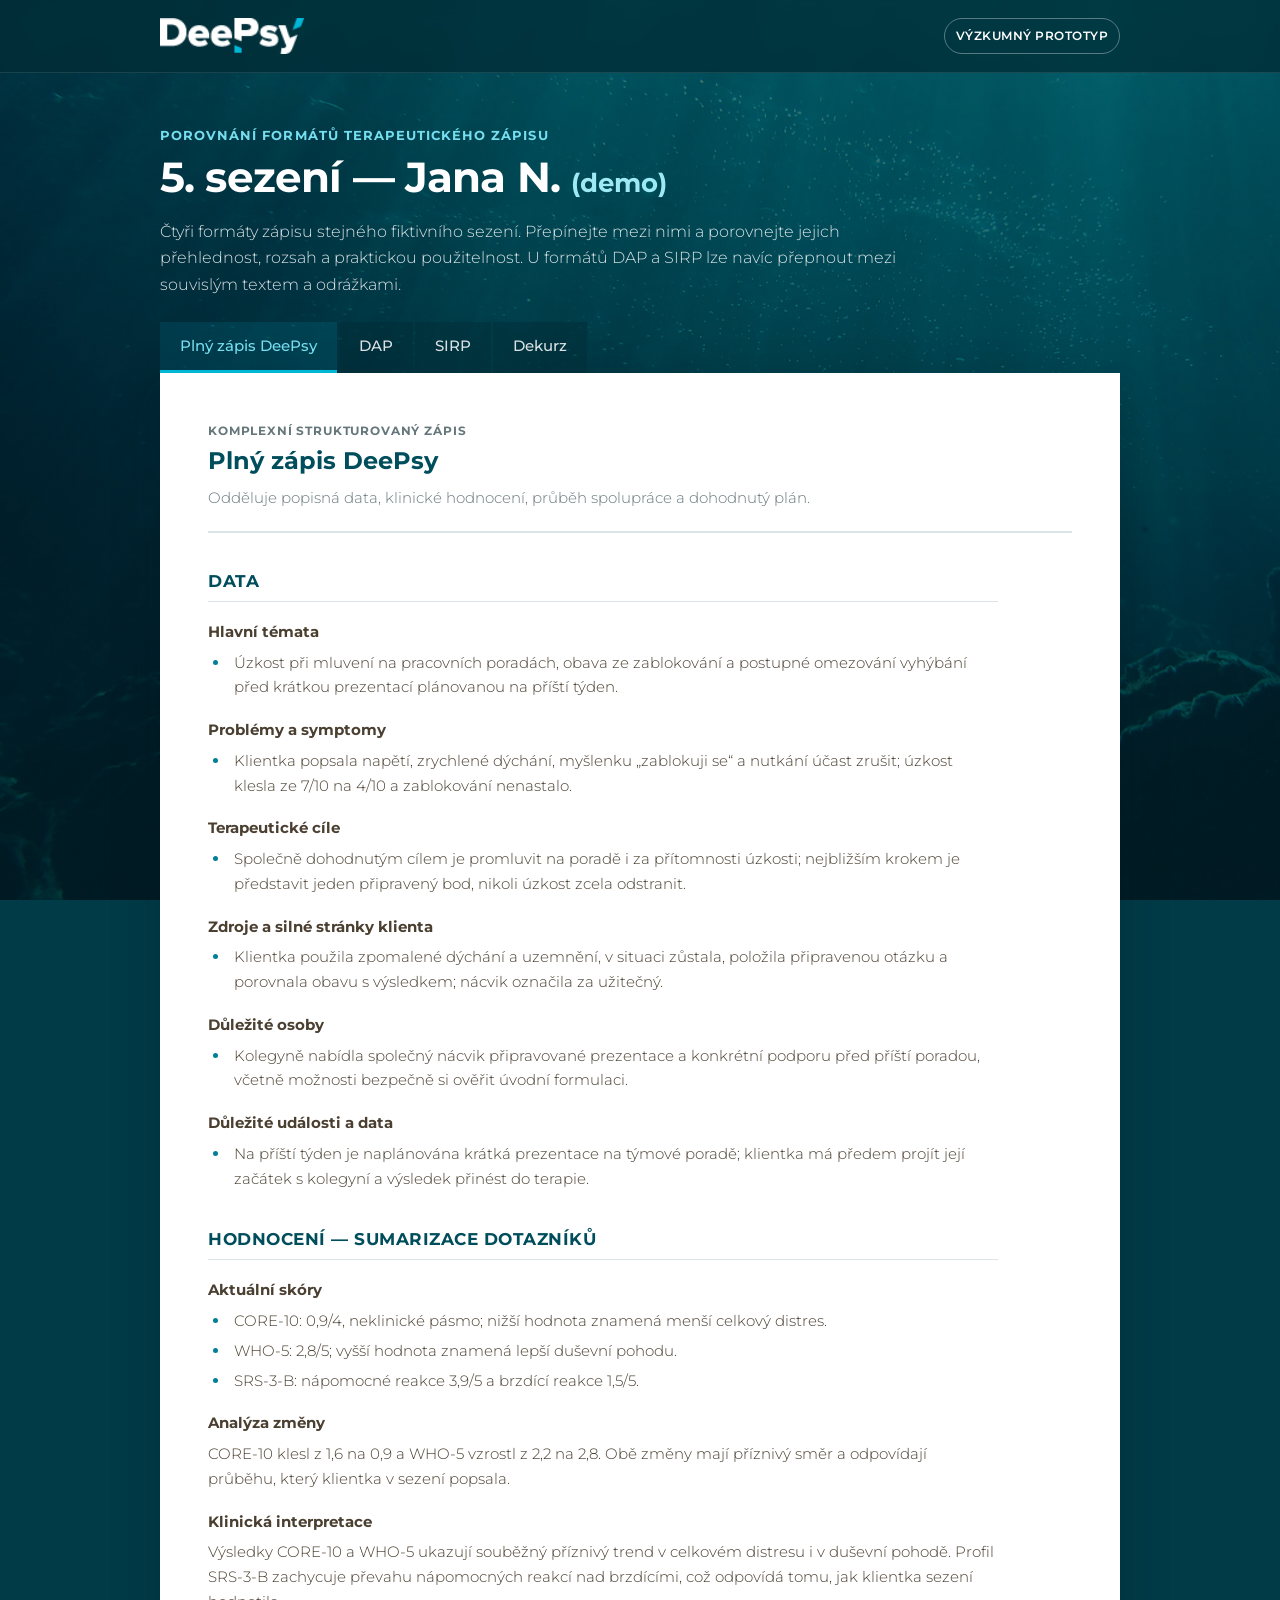
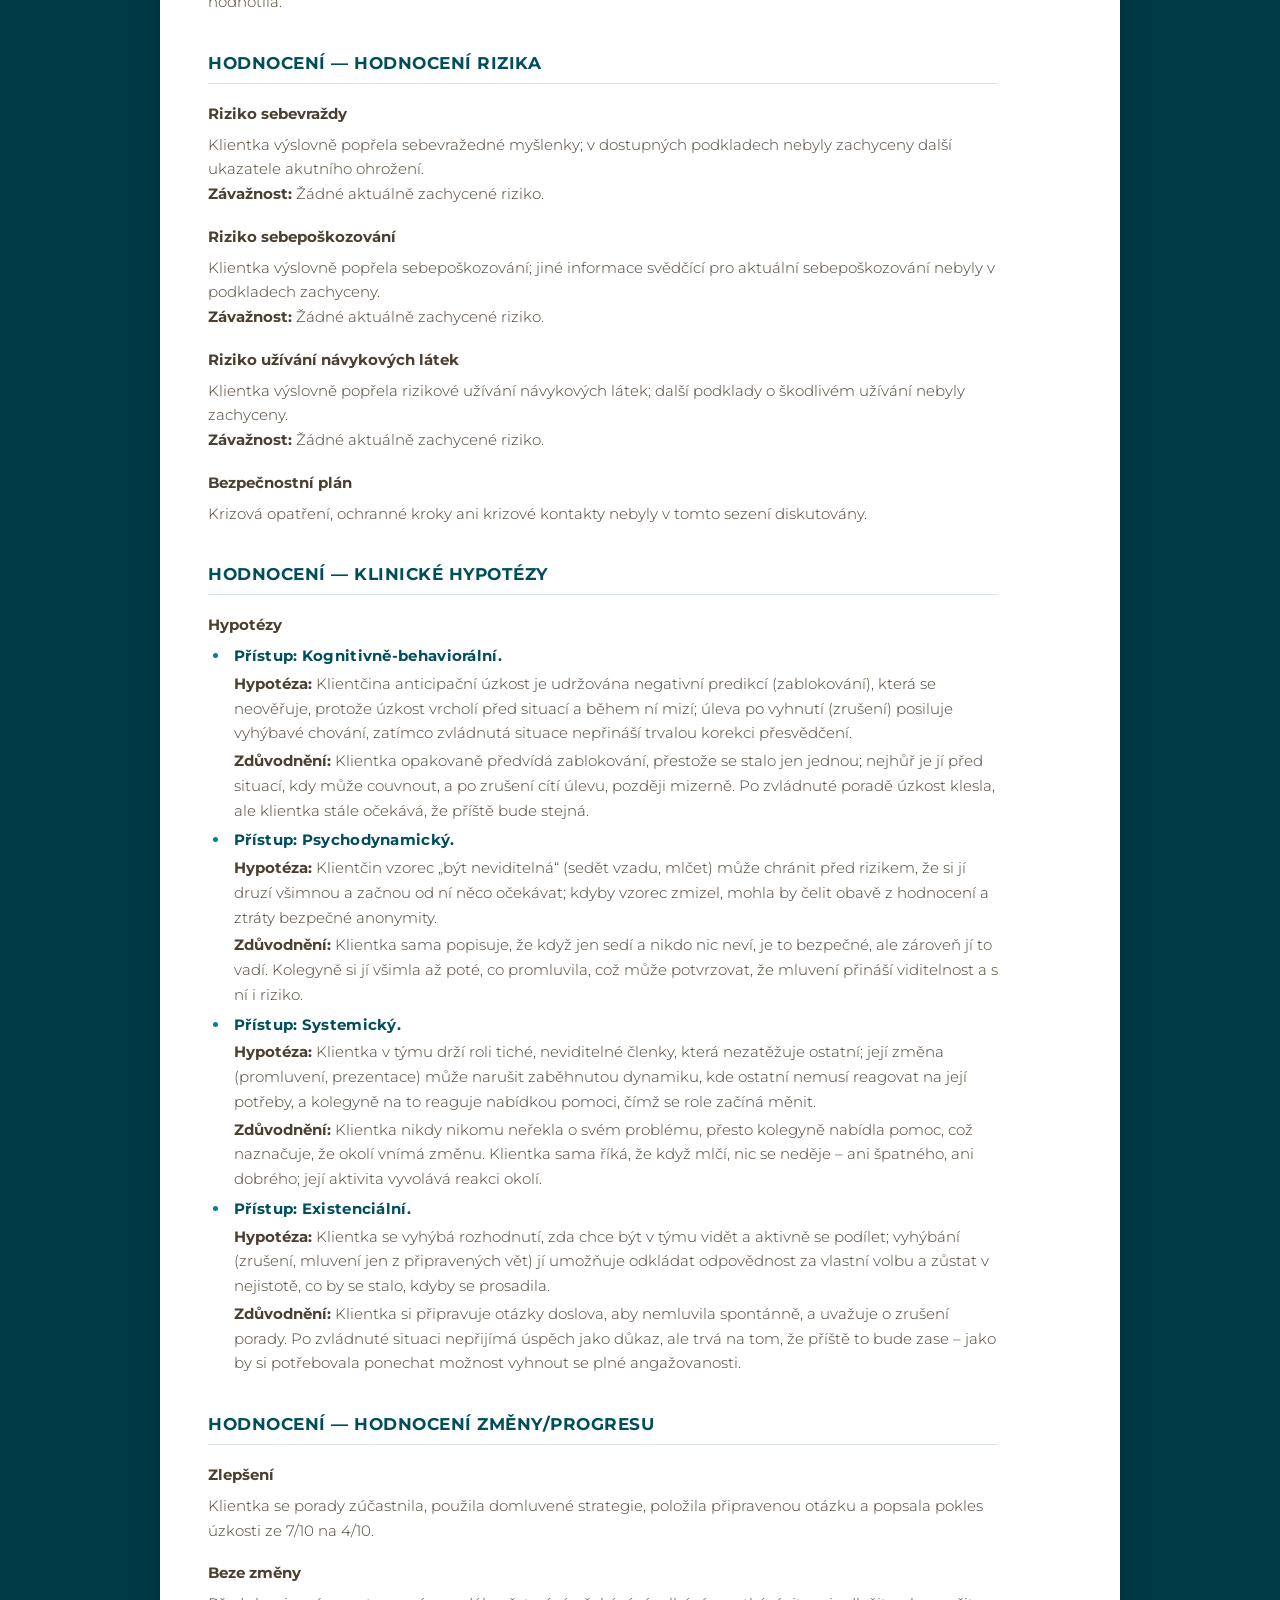
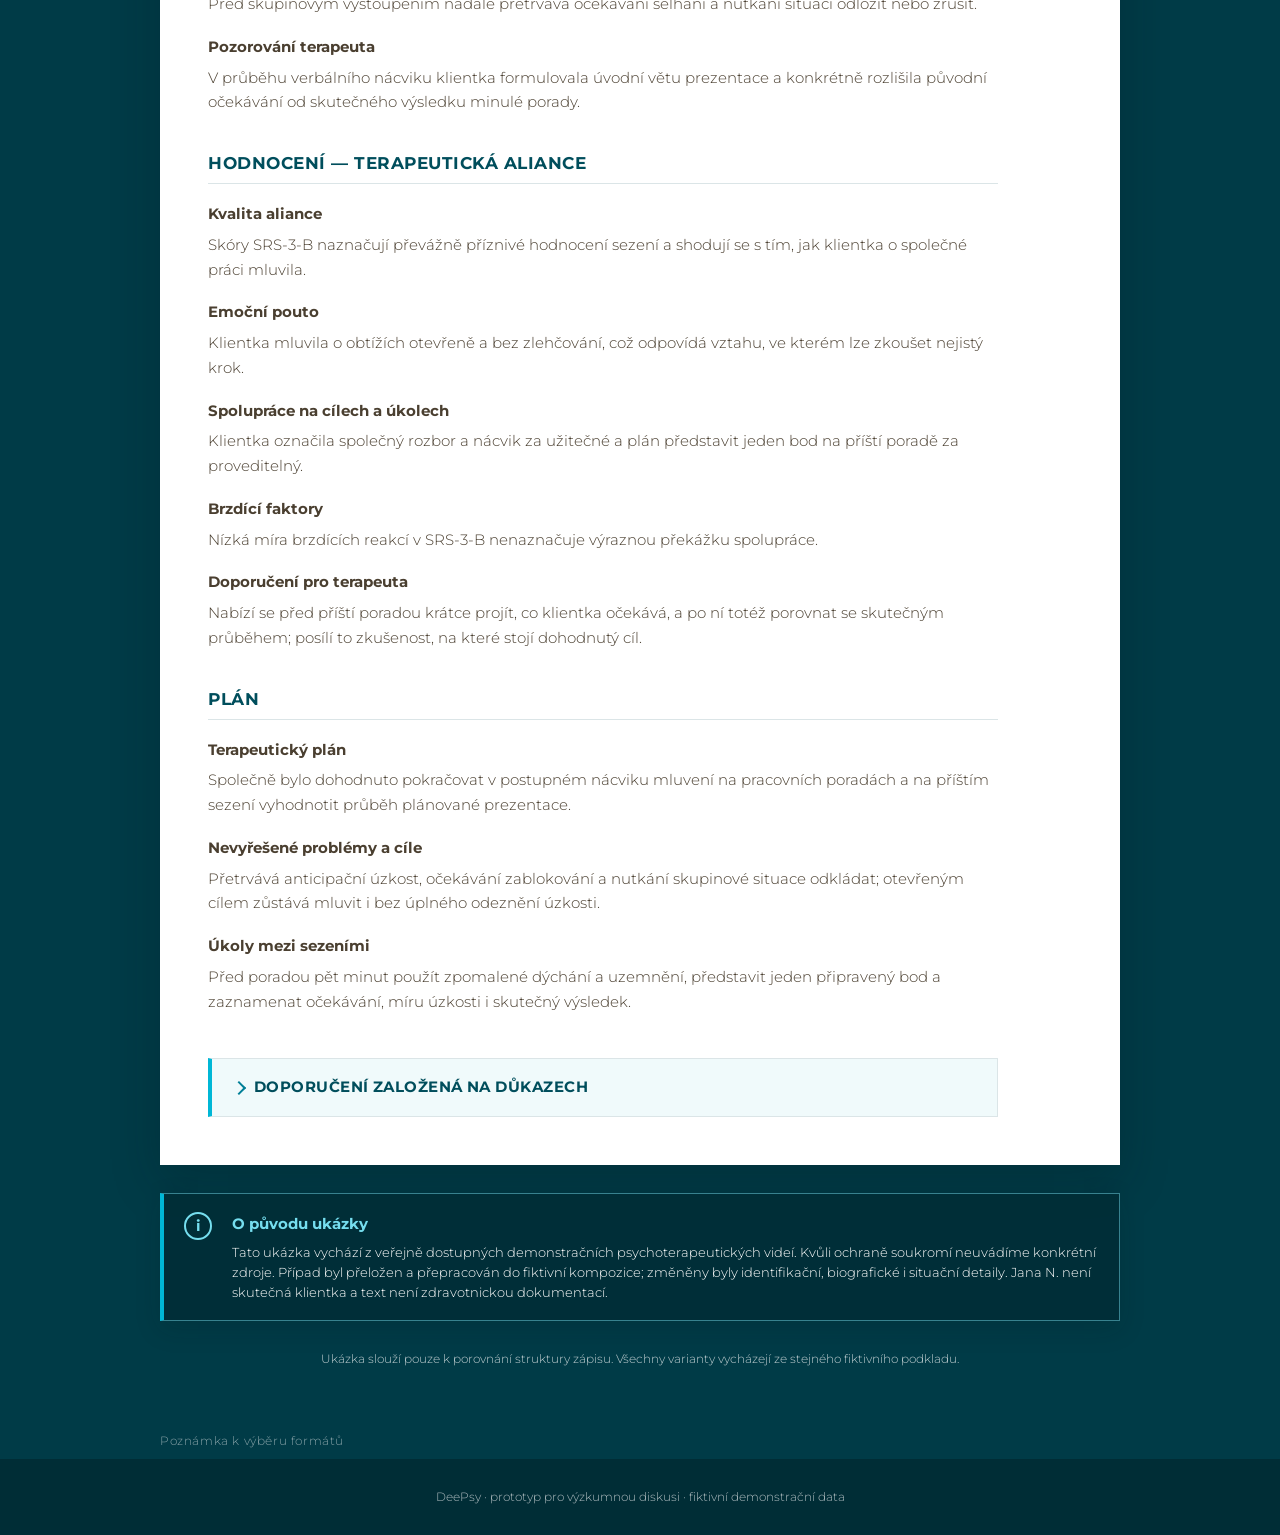
==== commit cf7f6253: "Fix: Doporučení v rozbalovacím bloku, krátce a s citacemi APA Blok pod zápisem je sbalený; u každého" ====
--- a/note-formats/index.html
+++ b/note-formats/index.html
@@ -341,54 +341,40 @@
 				</div>
 			</article>
 
-			<section class="evidence" id="evidence" data-evidence-for="deepsy dap sirp" aria-labelledby="evidence-title">
-				<p class="evidence__kicker">Připojeno k zápisu DeePsy, DAP i SIRP</p>
-				<h3 id="evidence-title">Doporučení založená na důkazech</h3>
-				<p class="evidence__lead">Podklad pro klinický úsudek z publikovaného výzkumu, ne předpis postupu. Z přepisu sezení se vyberou problémy, se kterými se pracovalo, k nim se dohledají aktuální články (PubMed, OpenAlex), každý zdroj se ověří proti databázi Crossref nebo PubMed a z abstraktů vznikne stručné shrnutí s citacemi. Vyhledávání vychází z problému a psychologického procesu, ne z diagnózy, a zohledňuje modalitu terapeuta; doporučení proto nejsou automaticky kognitivně-behaviorální.</p>
-				<p class="evidence__meta">Modalita terapeuta v ukázce: <strong>psychodynamická psychoterapie</strong> · skutečný výstup DeePsy nad fiktivním přepisem (glm-5.2, deepseek-v4-flash a kimi, 24. 9. 2026)</p>
-				<div class="evidence__problem">
-					<h4>Strach z promluvení na poradách <span class="evidence__level evidence__level--moderate">Středně silné doklady</span></h4>
-					<p>Výzkum sociální úzkosti ukazuje, že anticipační zpracování a vyhodnocování vlastního výkonu po události hrají ústřední roli v udržování strachu z vystoupení. Studie naznačují, že změna hodnocení situace i přijetí prožitku snižují negativní emoci, a to napříč přístupy, a že opakované vystavení řečnickým situacím vede k habituaci až po několika po sobě jdoucích pokusech. Doklady specificky pro psychodynamickou práci s tímto problémem jsou omezené.</p>
-					<ul>
-						<li>Zaměřit se v práci na anticipační zpracování a povinnostné vyhodnocování po sociálních situacích; výzkum ukazuje, že právě tyto procesy se vážou k vrcholné úzkosti při improvizovaném vystoupení. V psychodynamické práci lze tyto procesy chápat jako projev negativního sebehodnocení, které strach udržuje. <span class="evidence__refs">[1]</span></li>
-						<li>Podpořit v klientovi schopnost přehodnotit hrozící situaci i přijmout prožívanou úzkost, aniž by ji musel potlačit. Studie ukazují, že kognitivní přehodnocení i přijetí snižují negativní emoci u sociální úzkosti s dlouhodobým prospěchem. <span class="evidence__refs">[2]</span></li>
-						<li>Počítat s tím, že návrat do řečnických situací vyžaduje opakování – habituace úzkosti se u opakovaných vystoupení dostavila až po několika po sobě jdoucích pokusech a první pokusy mohou úzkost naopak zvýšit. Tento princip přenositelný napříč přístupy pomáhá nastavit realistická očekávání klienta. <span class="evidence__refs">[3]</span></li>
-						<li>Při práci se sebekritikou v sobě lze vycházet z konceptu soucitu se sebou a s druhými; teoretická literatura ho navrhuje jako ústřední složku terapie duševního utrpení. Pilotní data také naznačují, že aktivity budující pozitivní prožívání snižují klinicky významnou úzkost. <span class="evidence__refs">[4, 5]</span></li>
-						<li><strong>S opatrností:</strong> Vyhnout se předpokladu, že jednorázové vystavení situaci strach vyřeší; experimentální data ukazují, že úzkost při prvních pokusech může stoupnout a habituace přichází až s více po sobě jdoucími vystoupeními. Příliš brzké hodnocení pokroku může práci podkopat. <span class="evidence__refs">[3]</span></li>
-						<li><strong>S opatrností:</strong> Neredukovat práci pouze na řešení tělesných příznaků úzkosti; teoretický rámec naznačuje, že strach z vystoupení je provázán s negativními implicitními přesvědčeními, která tělesné příznaky samo o sobě nemění. <span class="evidence__refs">[6]</span></li>
-					</ul>
-					<p class="evidence__note"><strong>Pro váš přístup:</strong> K psychodynamické terapii se přímo nevztahuje žádný z pěti použitých zdrojů; přenositelné jsou hlavně principy role anticipačního zpracování, sebehodnocení a opakované zkušenosti s prožitím úzkosti, nikoli techniky konkrétních škol.</p>
-					<p class="evidence__limits"><strong>Limity výzkumu:</strong> K psychodynamické terapii se nevztahuje žádný z přiložených empirických zdrojů – pocházejí především z kognitivně-behaviorálních a acceptance-založených studií a z teoretických prací. Studie expozice zahrnovala malý neklinický vzorek a pilotní studie intervencí pozitivního prožívání a tréninku pracovní paměti měly nízký počet účastníků, takže doklady jsou předběžné.</p>
-					<p class="evidence__limits">Doporučení vychází ze čtyř konvergujících experimentálních aRCT studií (včetně randomizované klinické studie CBT vs. MBSR u sociální úzkosti), které konzistentně podporují roli kognitivního přehodnocení, přijetí a opakované expozice. Kromě RCT jsou zahrnuty dvě teoretické práce bez empirických dat a pilotní studie s malými vzorky. Hlavní limity spočívají v absenci přímých důkazů pro psychodynamický přístup, malých vzorcích doplňkových intervencí (n=19, 29, 40) a neklinickém charakteru vzorku v expoziční studii.</p>
-				</div>
-				<div class="evidence__problem">
-					<h4>Únikové a vyhýbací chování <span class="evidence__level evidence__level--moderate">Středně silné doklady</span></h4>
-					<p>Dostupné doklady soustředí zážitkové vyhýbání jako udržující proces úzkosti: krátkodobá úleva po úniku fixuje vzorec, zatímco práce s přijímáním a regulací emocí je spojena s poklesem distresu. Nejpevnější data pocházejí z akceptačně-závazkové a kognitivně-behaviorální tradice, principy jsou však přenositelné do psychodynamického zkoumání funkce úniku. Přímé studie pro psychodynamickou terapiu tohoto konkrétního problému chybí.</p>
-					<ul>
-						<li>V metaanalýze studií akceptačně-závazkové terapie (ACT) se menší zážitkové vyhýbání a větší psychologická flexibilita spojovaly s poklesem psychického distresu; napříč přístupy tak dává smysl chápat únik z porad a mlčení jako proces, který úzkost udržuje, nikoli jako rys charakteru. <span class="evidence__refs">[7, 8]</span></li>
-						<li>V metaanalýze výzkumu terapeutických metod (humanisticko-experienciální tradice i strukturovaný výcvik) byly afektivně zaměřené metody spojené s výrazným zlepšením regulace emocí; přenositelný princip: pomáhat klientovi zůstat s úzkostí a pojmenovat ji, místo aby před ní utíkal. <span class="evidence__refs">[9]</span></li>
-						<li>V kvasiexperimentální studii kognitivně-behaviorální terapie u zaměstnanců firem se snížilo sociální vyhýbání, distres i úzkost; princip, který se přenáší mimo KBT: postupné zapojování se do obávaných pracovních situací místo jejich obcházení, bez přebírání kognitivně-behaviorálního protokolu. <span class="evidence__refs">[10]</span></li>
-						<li><strong>S opatrností:</strong> Doklady nepodporují pasivní přístup „počkat, až to přejde“: metaanalýze studií ACT ukazuje, že nezpracované zážitkové vyhýbání a psychologická neflexibilita se spíše udržují, takže krátkodobá úleva po každé omluvě z porady může vzorec dále fixovat. <span class="evidence__refs">[7]</span></li>
-						<li><strong>S opatrností:</strong> Pozorovací data o poklesu zážitkového vyhýbání (bez kontrolní skupiny, sebereport) ukazují jen korelaci s ústupem deprese a nejsou podkladem pro cílené intervence; neopírat o ně konkrétní kroky práce. <span class="evidence__refs">[8]</span></li>
-					</ul>
-					<p class="evidence__note"><strong>Pro váš přístup:</strong> Psychodynamické terapie se přímo netýká žádný ze zdrojů — většina pochází z ACT, KBT a humanisticko-experienciálního výzkumu; přenositelný je hlavně princip, že zážitkové vyhýbání úzkost udržuje a že živé pojmenovávání a snášení emocí pomáhá, což lze integrovat do psychodynamického zkoumání funkce úniku.</p>
-					<p class="evidence__limits"><strong>Limity výzkumu:</strong> Nejsilnější doklady pocházejí z ACT a KBT u obecné dospělé populace; pro psychodynamickou terapii pracovního vyhýbání u dospělých 30–39 let přímé studie chybí. Pracovištní studie nebyla randomizovaná, preliminární studie destruktivního vyhýbání se týkala věku 15–25 let a korelační data nelze číst příčinně.</p>
-					<p class="evidence__limits">Důkazní základ tvoří čtyři studie, z toho dvě metaanalýzy a jedna kvasiexperimentální pracovištní studie KBT, které se shodně shodují v tom, že cílení na zážitkové vyhýbání a regulaci emocí snižuje distres a sociální vyhýbání. Nejvyšší hierarchickou úroveň představují metaanalýzy ACT a regulace emocí; hlavní mezerou je chybějící přímá evidence pro psychodynamickou terapii a omezená demografická shoda (kvasiexperimentální studie nebyla randomizovaná a observační data z psychedelického kontextu jsou pouze korelační). Přes tyto limity konvergence tří nezávislých zdrojů podporuje prahovou hodnotu pro střední úroveň jistoty.</p>
-				</div>
-				<h4 class="evidence__sources-title">Zdroje</h4>
-				<ol class="evidence__sources">
-					<li>du Toit, Simone A, Kade, Saif A, Danielson, Craig T et al. (2020). The effect of emotional working memory training on emotional and cognitive outcomes in individuals with elevated social anxiety. <em>Journal of affective disorders</em>. <a href="https://doi.org/10.1016/j.jad.2019.09.085" rel="noopener noreferrer" referrerpolicy="no-referrer">doi:10.1016/j.jad.2019.09.085</a></li>
-					<li>Goldin, Philippe R, Thurston, Matthew, Allende, Santiago et al. (2021). Evaluation of Cognitive Behavioral Therapy vs Mindfulness Meditation in Brain Changes During Reappraisal and Acceptance Among Patients With Social Anxiety Disorder: A Randomized Clinical Trial. <em>JAMA psychiatry</em>. <a href="https://doi.org/10.1001/jamapsychiatry.2021.1862" rel="noopener noreferrer" referrerpolicy="no-referrer">doi:10.1001/jamapsychiatry.2021.1862</a></li>
-					<li>Marcel Takac, James Collett, Kristopher J. Blom et al. (2019). Public speaking anxiety decreases within repeated virtual reality training sessions. <em>PLoS ONE</em>. <a href="https://doi.org/10.1371/journal.pone.0216288" rel="noopener noreferrer" referrerpolicy="no-referrer">doi:10.1371/journal.pone.0216288</a></li>
-					<li>Paul Gilbert (2020). Compassion: From Its Evolution to a Psychotherapy. <em>Frontiers in Psychology</em>. <a href="https://doi.org/10.3389/fpsyg.2020.586161" rel="noopener noreferrer" referrerpolicy="no-referrer">doi:10.3389/fpsyg.2020.586161</a></li>
-					<li>Charles Thomas Taylor, Sonja Lyubomirsky, Murray B. Stein (2017). Upregulating the positive affect system in anxiety and depression: Outcomes of a positive activity intervention. <em>Depression and Anxiety</em>. <a href="https://doi.org/10.1002/da.22593" rel="noopener noreferrer" referrerpolicy="no-referrer">doi:10.1002/da.22593</a></li>
-					<li>Hyland, Michael E (2020). A reformulated contextual model of psychotherapy for treating anxiety and depression. <em>Clinical psychology review</em>. <a href="https://doi.org/10.1016/j.cpr.2020.101890" rel="noopener noreferrer" referrerpolicy="no-referrer">doi:10.1016/j.cpr.2020.101890</a></li>
-					<li>Macri, Jenna A, Rogge, Ronald D (2024). Examining domains of psychological flexibility and inflexibility as treatment mechanisms in acceptance and commitment therapy: A comprehensive systematic and meta-analytic review. <em>Clinical psychology review</em>. <a href="https://doi.org/10.1016/j.cpr.2024.102432" rel="noopener noreferrer" referrerpolicy="no-referrer">doi:10.1016/j.cpr.2024.102432</a></li>
-					<li>Richard J. Zeifman, Anne Catherine Wagner, Ros Watts et al. (2020). Post-Psychedelic Reductions in Experiential Avoidance Are Associated With Decreases in Depression Severity and Suicidal Ideation. <em>Frontiers in Psychiatry</em>. <a href="https://doi.org/10.3389/fpsyt.2020.00782" rel="noopener noreferrer" referrerpolicy="no-referrer">doi:10.3389/fpsyt.2020.00782</a></li>
-					<li>Iwakabe, Shigeru, Nakamura, Kaori, Thoma, Nathan C (2023). Enhancing emotion regulation. <em>Psychotherapy research : journal of the Society for Psychotherapy Research</em>. <a href="https://doi.org/10.1080/10503307.2023.2183155" rel="noopener noreferrer" referrerpolicy="no-referrer">doi:10.1080/10503307.2023.2183155</a></li>
-					<li>Shu, Kunyao (2021). The effect of cognitive behavioral therapy on the release of interpersonal stress. <em>Work (Reading, Mass.)</em>. <a href="https://doi.org/10.3233/WOR-213504" rel="noopener noreferrer" referrerpolicy="no-referrer">doi:10.3233/WOR-213504</a></li>
-				</ol>
-			</section>
+			<details class="evidence" id="evidence" data-evidence-for="deepsy dap sirp">
+				<summary>Doporučení založená na důkazech</summary>
+				<div class="evidence__body">
+					<div class="evidence__problem">
+						<h4>Strach z mluvení na poradách <span class="evidence__level evidence__level--limited" tabindex="0">Omezené doklady<span class="evidence__scale" role="tooltip"><span><strong>Síla dokladů</strong></span><span><strong>Silné doklady</strong> – shoduje se víc kvalitních studií, včetně souhrnných přehledů</span><span><strong>Středně silné doklady</strong> – aspoň jedna kontrolovaná studie, kterou potvrzuje další</span><span><strong>Rodící se doklady</strong> – několik menších studií, zatím málo ověřené</span><span aria-current="true"><strong>Omezené doklady</strong> – hlavně pozorovací studie, kazuistiky nebo názory odborníků</span><span><strong>Nedostatečné doklady</strong> – studií je málo nebo si odporují</span></span></span></h4>
+						<ul>
+							<li>Všímat si, jakou hodnotu klient přikládá přemítání předem – přesvědčení, že pomáhá, samo přemítání udržuje. <span class="evidence__cite">(<a href="https://doi.org/10.1007/s10608-021-10260-2" rel="noopener noreferrer" referrerpolicy="no-referrer">Cano-López et al., 2021</a>)</span></li>
+							<li>Podporovat činnosti, které přinášejí potěšení a ocenění; posílení pozitivních prožitků zmírňuje úzkost. <span class="evidence__cite">(<a href="https://doi.org/10.1002/da.22593" rel="noopener noreferrer" referrerpolicy="no-referrer">Taylor et al., 2017</a>)</span></li>
+							<li><strong>S opatrností:</strong> Nevykládat přemítání předem jako užitečnou přípravu – udržuje obavy předem. <span class="evidence__cite">(<a href="https://doi.org/10.1007/s10608-021-10260-2" rel="noopener noreferrer" referrerpolicy="no-referrer">Cano-López et al., 2021</a>)</span></li>
+						</ul>
+						<p class="evidence__note"><strong>Pro váš přístup:</strong> Žádný zdroj se přímo nevztahuje k psychodynamické terapii; přenositelný je hlavně princip práce s významem, který klient přemítání přikládá.</p>
+						<p class="evidence__limits"><strong>Limity výzkumu:</strong> Žádný z dostupných zdrojů se netýká přímo strachu z mluvení na poradách; týkají se obecně úzkosti, přemítání a pracovní pohody. Slouží tedy jako podpora klinického úsudku, ne jako ověřený postup pro tuto konkrétní potíž.</p>
+					</div>
+					<div class="evidence__problem">
+						<h4>Vyhýbání se pracovním situacím <span class="evidence__level evidence__level--moderate" tabindex="0">Středně silné doklady<span class="evidence__scale" role="tooltip"><span><strong>Síla dokladů</strong></span><span><strong>Silné doklady</strong> – shoduje se víc kvalitních studií, včetně souhrnných přehledů</span><span aria-current="true"><strong>Středně silné doklady</strong> – aspoň jedna kontrolovaná studie, kterou potvrzuje další</span><span><strong>Rodící se doklady</strong> – několik menších studií, zatím málo ověřené</span><span><strong>Omezené doklady</strong> – hlavně pozorovací studie, kazuistiky nebo názory odborníků</span><span><strong>Nedostatečné doklady</strong> – studií je málo nebo si odporují</span></span></span></h4>
+						<ul>
+							<li>Nechat v hodině zaznít emoce, před nimiž se klient v práci schovává do mlčení — jejich prožití v bezpečí vztahu dlouhodobě zlepšuje zvládání emocí. <span class="evidence__cite">(<a href="https://doi.org/10.1080/10503307.2023.2183155" rel="noopener noreferrer" referrerpolicy="no-referrer">Iwakabe et al., 2023</a>; <a href="https://doi.org/10.1037/pst0000441" rel="noopener noreferrer" referrerpolicy="no-referrer">Iwakabe et al., 2022</a>)</span></li>
+							<li>Zkoumat, před jakými prožitky klienta pojistky chrání; vyhýbání se nepříjemným prožitkům s tíží souvisí a jejich připouštění tíži snižuje. <span class="evidence__cite">(<a href="https://doi.org/10.1016/j.cpr.2024.102432" rel="noopener noreferrer" referrerpolicy="no-referrer">Macri &amp; Rogge, 2024</a>)</span></li>
+							<li><strong>S opatrností:</strong> Netlačit na rychlé zbavení se pojistek — s ústupem tíže souvisí psychická pružnost vůči nepříjemným prožitkům, ne jejich zmizení. <span class="evidence__cite">(<a href="https://doi.org/10.1016/j.cpr.2024.102432" rel="noopener noreferrer" referrerpolicy="no-referrer">Macri &amp; Rogge, 2024</a>)</span></li>
+						</ul>
+						<p class="evidence__note"><strong>Pro váš přístup:</strong> Žádný zdroj přímo nezkoumá psychodynamickou terapii; přenositelný je hlavně princip, že prožití emocí v bezpečném vztahu a připouštění nepříjemných prožitků jdou s menší tíží.</p>
+						<p class="evidence__limits"><strong>Limity výzkumu:</strong> Přímý výzkum vyhýbání v práci je řídký; jediná pracovištní studie je pozorovací a týká se jen koktavosti. Důkazy o mechanismu pocházejí hlavně ze studií ACT u dospělých obecně.</p>
+					</div>
+					<div class="evidence__problem">
+						<h4>Zlehčování vlastních úspěchů <span class="evidence__level evidence__level--moderate" tabindex="0">Středně silné doklady<span class="evidence__scale" role="tooltip"><span><strong>Síla dokladů</strong></span><span><strong>Silné doklady</strong> – shoduje se víc kvalitních studií, včetně souhrnných přehledů</span><span aria-current="true"><strong>Středně silné doklady</strong> – aspoň jedna kontrolovaná studie, kterou potvrzuje další</span><span><strong>Rodící se doklady</strong> – několik menších studií, zatím málo ověřené</span><span><strong>Omezené doklady</strong> – hlavně pozorovací studie, kazuistiky nebo názory odborníků</span><span><strong>Nedostatečné doklady</strong> – studií je málo nebo si odporují</span></span></span></h4>
+						<ul>
+							<li>Terapie může měnit sebepojetí klienta; sledovat, jak se jeho obraz sebe jako selhávajícího proměňuje. <span class="evidence__cite">(<a href="https://doi.org/10.3386/w30011" rel="noopener noreferrer" referrerpolicy="no-referrer">Bhat et al., 2022</a>)</span></li>
+							<li>Všímat si, kdy klient zlehčuje úspěch jako náhodu, a zkoumat, co by potřeboval, aby uvěřil, že za ním stojí vlastní práce. <span class="evidence__cite">(<a href="https://doi.org/10.3386/w30011" rel="noopener noreferrer" referrerpolicy="no-referrer">Bhat et al., 2022</a>; <a href="https://doi.org/10.12740/PP/OnlineFirst/161676" rel="noopener noreferrer" referrerpolicy="no-referrer">Golonka et al., 2024</a>)</span></li>
+						</ul>
+						<p class="evidence__note"><strong>Pro váš přístup:</strong> Žádný zdroj se přímo nevztahuje k psychodynamické terapii; přenositelný je hlavně princip, že sebepojetí a výklad úspěchu se v terapii mění.</p>
+						<p class="evidence__limits"><strong>Limity výzkumu:</strong> Důkazy se týkají deprese u dospělých, ne konkrétně mluvení před lidmi; opora je tedy nepřímá. Žádný zdroj se nevěnuje přímo zlehčování vlastních úspěchů.</p>
+					</div>
+				</div>
+			</details>
 		</section>
 
 		<aside class="source-notice source-notice--footer" aria-labelledby="source-title">
--- a/note-formats/styles.css
+++ b/note-formats/styles.css
@@ -407,12 +407,11 @@
 	line-height: 1.78;
 }
 
-/* Doporučení založená na důkazech: pod zápisem, oddělená od něj,
-   protože nejsou záznamem sezení, ale podkladem z výzkumu. */
+/* Doporučení založená na důkazech: sbalený blok pod zápisem, oddělený od něj,
+   protože nejde o záznam sezení, ale o podklad z výzkumu. */
 .evidence {
 	max-width: 790px;
 	margin-top: 44px;
-	padding: 24px 26px 20px;
 	background: var(--deepsy-soft);
 	border: 1px solid var(--deepsy-line);
 	border-left: 4px solid var(--deepsy-cyan);
@@ -422,42 +421,59 @@
 	display: none;
 }
 
-.evidence__kicker {
-	margin: 0 0 3px;
-	color: var(--deepsy-cyan-dark);
-	font-size: 12px;
-	font-weight: 700;
-	letter-spacing: 0.07em;
-	text-transform: uppercase;
-}
-
-.evidence h3 {
-	margin: 0 0 8px;
+.evidence > summary {
+	display: flex;
+	align-items: center;
+	gap: 10px;
+	padding: 16px 22px;
 	color: var(--deepsy-deep);
-	font-size: 17px;
+	font-size: 15px;
 	font-weight: 700;
 	letter-spacing: 0.03em;
 	text-transform: uppercase;
-}
-
-.evidence__lead,
-.evidence__meta {
-	margin: 0 0 6px;
-	color: var(--deepsy-muted);
-	font-size: 13px;
-}
-
-.evidence__meta {
-	margin-bottom: 22px;
+	cursor: pointer;
+	list-style: none;
+}
+
+.evidence > summary::-webkit-details-marker {
+	display: none;
+}
+
+.evidence > summary::before {
+	content: "";
+	width: 8px;
+	height: 8px;
+	border-right: 2px solid var(--deepsy-cyan-dark);
+	border-bottom: 2px solid var(--deepsy-cyan-dark);
+	transform: rotate(-45deg);
+	transition: transform 160ms ease;
+}
+
+.evidence[open] > summary::before {
+	transform: rotate(45deg);
+}
+
+.evidence > summary:hover {
+	background: rgba(0, 183, 214, 0.08);
+}
+
+.evidence > summary:focus-visible {
+	outline: 3px solid #ffe08a;
+	outline-offset: 2px;
+}
+
+.evidence__body {
+	padding: 4px 26px 20px;
 }
 
 .evidence__problem + .evidence__problem {
-	margin-top: 26px;
-	padding-top: 20px;
+	margin-top: 22px;
+	padding-top: 18px;
 	border-top: 1px solid var(--deepsy-line);
 }
 
 .evidence h4 {
+	position: relative;
 	display: flex;
 	flex-wrap: wrap;
 	align-items: baseline;
@@ -468,6 +484,9 @@
 	font-weight: 700;
 }
 
+/* Štítek síly dokladů; po najetí myší nebo po klepnutí ukáže celou stupnici.
+   Stupnice se ukotví k nadpisu tématu, ne ke štítku, aby na úzké obrazovce
+   nevyjela mimo blok, když štítek stojí na konci řádku. */
 .evidence__level {
 	padding: 1px 8px;
 	border: 1px solid currentColor;
@@ -476,6 +495,7 @@
 	letter-spacing: 0.04em;
 	text-transform: uppercase;
 	white-space: nowrap;
+	cursor: help;
 }
 
 .evidence__level--strong,
@@ -489,9 +509,51 @@
 	color: var(--deepsy-muted);
 }
 
+.evidence__level:focus-visible {
+	outline: 3px solid #ffe08a;
+	outline-offset: 2px;
+}
+
+.evidence__scale {
+	position: absolute;
+	top: calc(100% + 8px);
+	left: 0;
+	z-index: 5;
+	display: none;
+	width: min(360px, 100%);
+	margin: 0;
+	padding: 12px 14px;
+	background: var(--deepsy-deep);
+	color: var(--deepsy-white);
+	font-size: 12px;
+	font-weight: 300;
+	letter-spacing: 0;
+	line-height: 1.5;
+	text-transform: none;
+	white-space: normal;
+	box-shadow: 0 8px 24px rgba(0, 22, 27, 0.3);
+}
+
+.evidence__level:hover .evidence__scale,
+.evidence__level:focus .evidence__scale {
+	display: block;
+}
+
+.evidence__scale > span {
+	display: block;
+	margin: 0 0 4px;
+}
+
+.evidence__scale strong {
+	font-weight: 700;
+}
+
+.evidence__scale [aria-current="true"] {
+	color: #ffe08a;
+}
+
 .evidence p,
-.evidence ul,
-.evidence ol {
+.evidence ul {
 	margin: 0 0 10px;
 }
 
@@ -508,11 +570,14 @@
 	color: var(--deepsy-cyan-dark);
 }
 
-.evidence__refs {
+.evidence__cite a {
 	color: var(--deepsy-cyan-dark);
-	font-size: 12px;
-	font-weight: 600;
 	white-space: nowrap;
+}
+
+.evidence__cite a:focus-visible {
+	outline: 3px solid #ffe08a;
+	outline-offset: 2px;
 }
 
 .evidence__note,
@@ -522,33 +587,6 @@
 
 .evidence__limits {
 	color: var(--deepsy-muted);
-}
-
-.evidence__sources-title {
-	margin-top: 26px;
-	padding-top: 16px;
-	border-top: 1px solid var(--deepsy-line);
-}
-
-.evidence__sources {
-	padding-left: 22px;
-	color: var(--deepsy-muted);
-	font-size: 12px;
-	line-height: 1.55;
-	overflow-wrap: anywhere;
-}
-
-.evidence__sources li {
-	margin-bottom: 6px;
-}
-
-.evidence__sources a {
-	color: var(--deepsy-cyan-dark);
-}
-
-.evidence__sources a:focus-visible {
-	outline: 3px solid #ffe08a;
-	outline-offset: 2px;
 }
 
 .closing-note {
@@ -664,7 +702,14 @@
 
 	.evidence {
 		margin-top: 32px;
-		padding: 18px 16px 14px;
+	}
+
+	.evidence > summary {
+		padding: 14px 16px;
+	}
+
+	.evidence__body {
+		padding: 4px 16px 14px;
 	}
 
 	.variant-switch button {
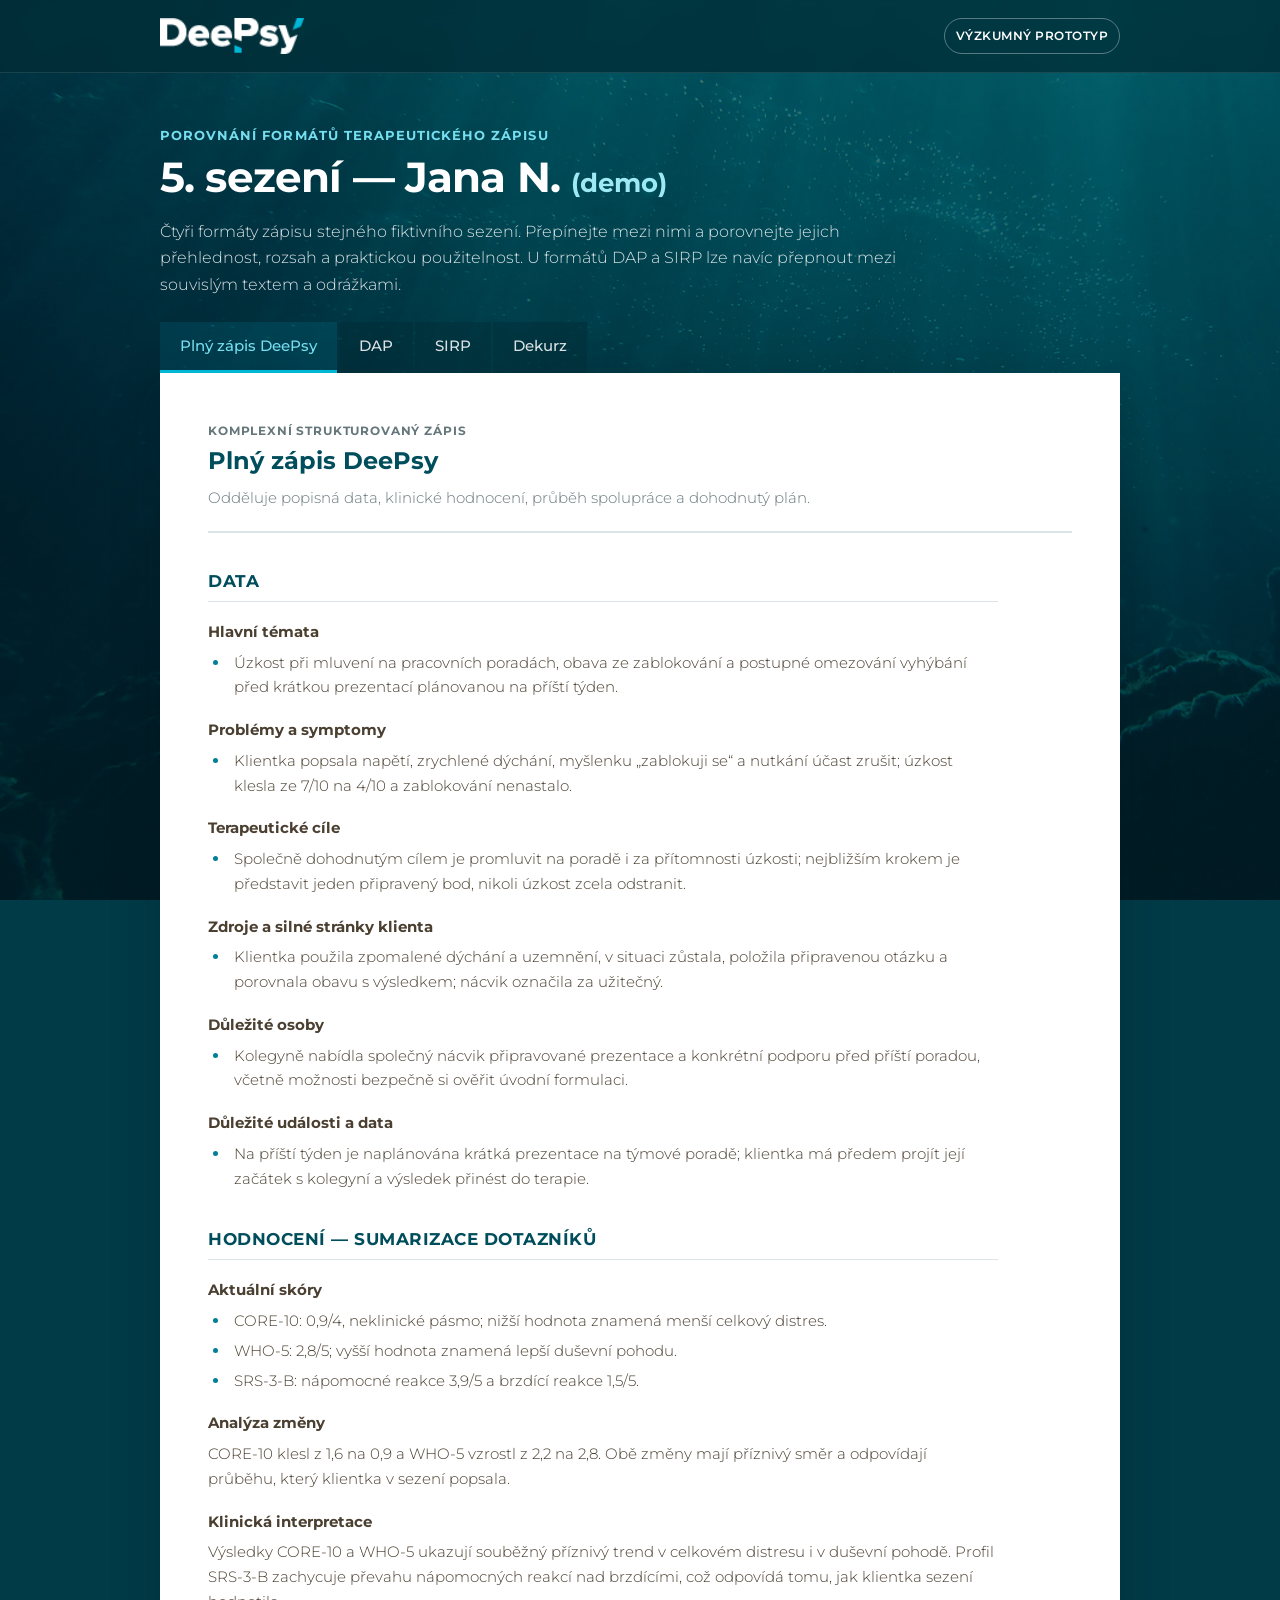
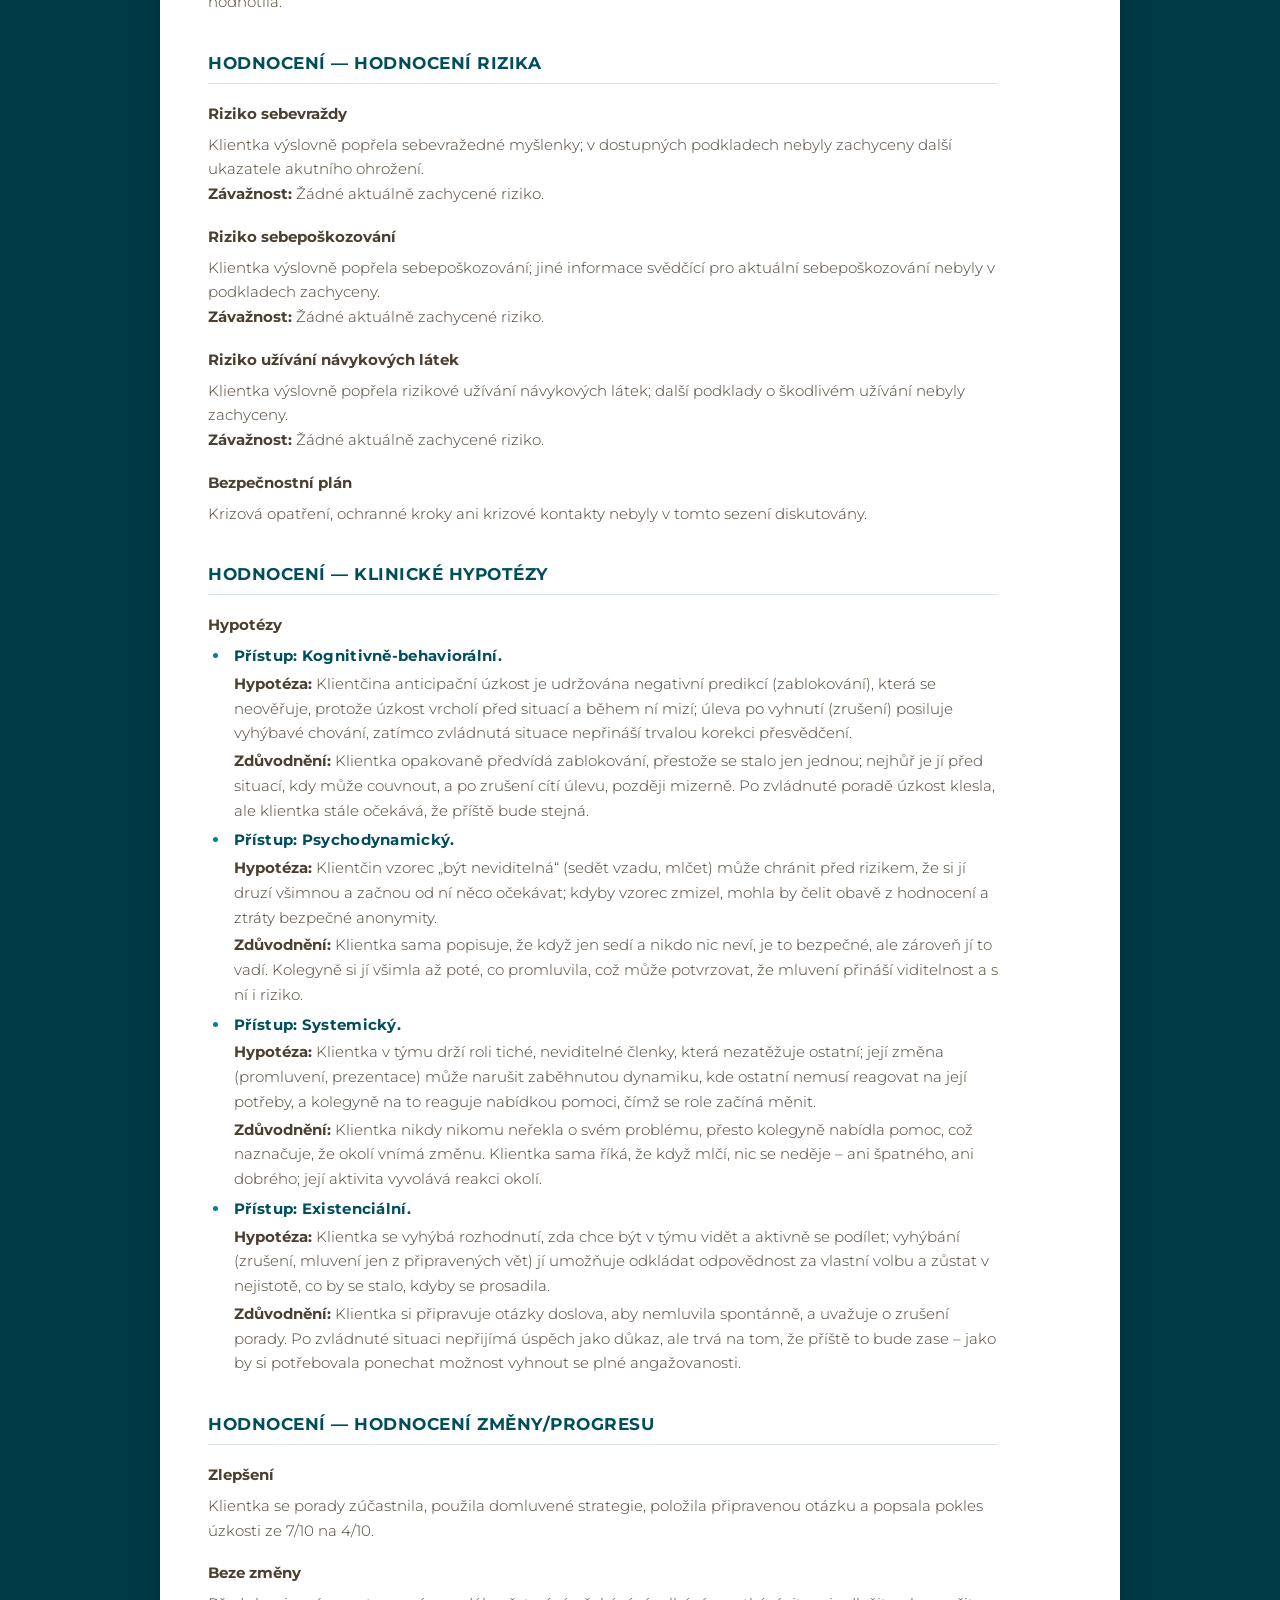
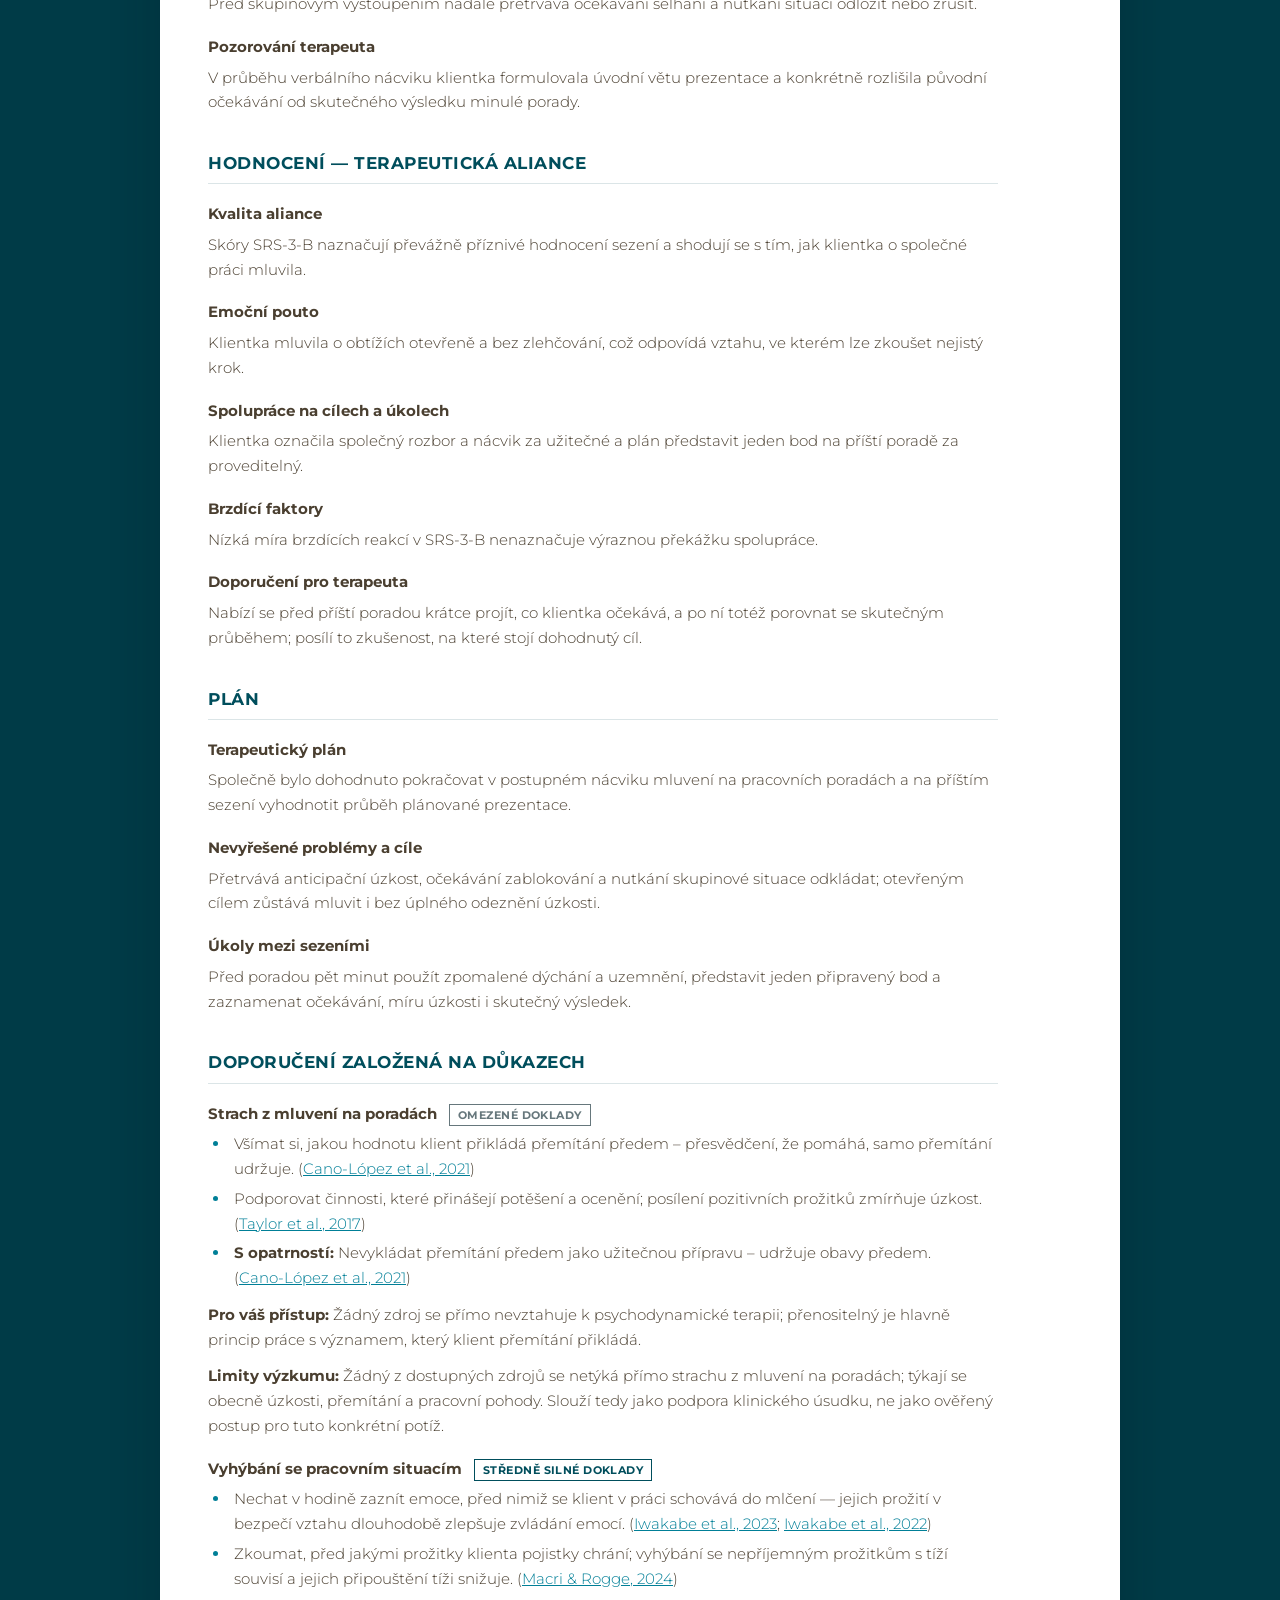
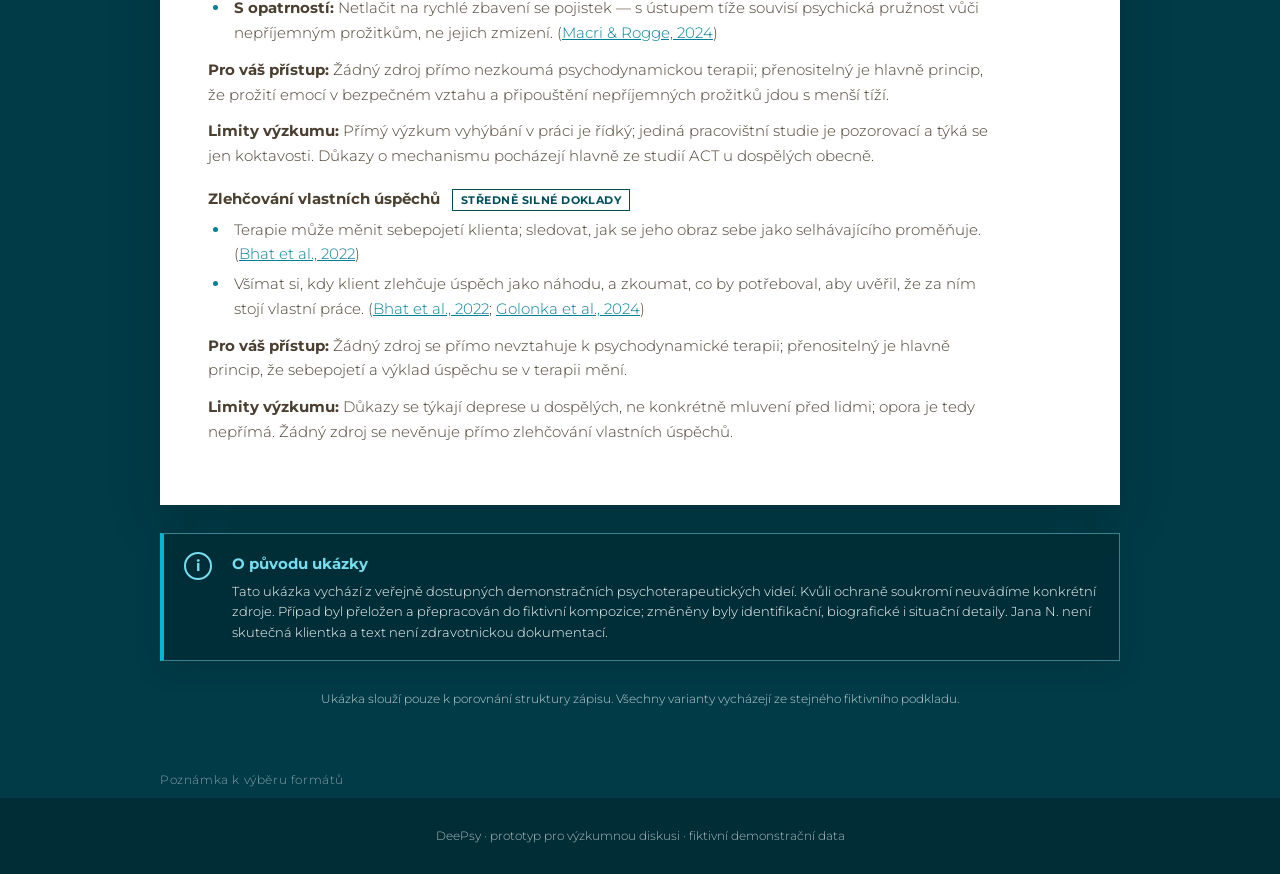
==== commit ccbe7c6e: "Fix: Doporučení v ukázce vypadají jako ostatní sekce zápisu, bez rámečku a sbalení Co-Authored-By: C" ====
--- a/note-formats/index.html
+++ b/note-formats/index.html
@@ -341,40 +341,47 @@
 				</div>
 			</article>
 
-			<details class="evidence" id="evidence" data-evidence-for="deepsy dap sirp">
-				<summary>Doporučení založená na důkazech</summary>
-				<div class="evidence__body">
-					<div class="evidence__problem">
-						<h4>Strach z mluvení na poradách <span class="evidence__level evidence__level--limited" tabindex="0">Omezené doklady<span class="evidence__scale" role="tooltip"><span><strong>Síla dokladů</strong></span><span><strong>Silné doklady</strong> – shoduje se víc kvalitních studií, včetně souhrnných přehledů</span><span><strong>Středně silné doklady</strong> – aspoň jedna kontrolovaná studie, kterou potvrzuje další</span><span><strong>Rodící se doklady</strong> – několik menších studií, zatím málo ověřené</span><span aria-current="true"><strong>Omezené doklady</strong> – hlavně pozorovací studie, kazuistiky nebo názory odborníků</span><span><strong>Nedostatečné doklady</strong> – studií je málo nebo si odporují</span></span></span></h4>
-						<ul>
-							<li>Všímat si, jakou hodnotu klient přikládá přemítání předem – přesvědčení, že pomáhá, samo přemítání udržuje. <span class="evidence__cite">(<a href="https://doi.org/10.1007/s10608-021-10260-2" rel="noopener noreferrer" referrerpolicy="no-referrer">Cano-López et al., 2021</a>)</span></li>
-							<li>Podporovat činnosti, které přinášejí potěšení a ocenění; posílení pozitivních prožitků zmírňuje úzkost. <span class="evidence__cite">(<a href="https://doi.org/10.1002/da.22593" rel="noopener noreferrer" referrerpolicy="no-referrer">Taylor et al., 2017</a>)</span></li>
-							<li><strong>S opatrností:</strong> Nevykládat přemítání předem jako užitečnou přípravu – udržuje obavy předem. <span class="evidence__cite">(<a href="https://doi.org/10.1007/s10608-021-10260-2" rel="noopener noreferrer" referrerpolicy="no-referrer">Cano-López et al., 2021</a>)</span></li>
-						</ul>
-						<p class="evidence__note"><strong>Pro váš přístup:</strong> Žádný zdroj se přímo nevztahuje k psychodynamické terapii; přenositelný je hlavně princip práce s významem, který klient přemítání přikládá.</p>
-						<p class="evidence__limits"><strong>Limity výzkumu:</strong> Žádný z dostupných zdrojů se netýká přímo strachu z mluvení na poradách; týkají se obecně úzkosti, přemítání a pracovní pohody. Slouží tedy jako podpora klinického úsudku, ne jako ověřený postup pro tuto konkrétní potíž.</p>
-					</div>
-					<div class="evidence__problem">
-						<h4>Vyhýbání se pracovním situacím <span class="evidence__level evidence__level--moderate" tabindex="0">Středně silné doklady<span class="evidence__scale" role="tooltip"><span><strong>Síla dokladů</strong></span><span><strong>Silné doklady</strong> – shoduje se víc kvalitních studií, včetně souhrnných přehledů</span><span aria-current="true"><strong>Středně silné doklady</strong> – aspoň jedna kontrolovaná studie, kterou potvrzuje další</span><span><strong>Rodící se doklady</strong> – několik menších studií, zatím málo ověřené</span><span><strong>Omezené doklady</strong> – hlavně pozorovací studie, kazuistiky nebo názory odborníků</span><span><strong>Nedostatečné doklady</strong> – studií je málo nebo si odporují</span></span></span></h4>
-						<ul>
-							<li>Nechat v hodině zaznít emoce, před nimiž se klient v práci schovává do mlčení — jejich prožití v bezpečí vztahu dlouhodobě zlepšuje zvládání emocí. <span class="evidence__cite">(<a href="https://doi.org/10.1080/10503307.2023.2183155" rel="noopener noreferrer" referrerpolicy="no-referrer">Iwakabe et al., 2023</a>; <a href="https://doi.org/10.1037/pst0000441" rel="noopener noreferrer" referrerpolicy="no-referrer">Iwakabe et al., 2022</a>)</span></li>
-							<li>Zkoumat, před jakými prožitky klienta pojistky chrání; vyhýbání se nepříjemným prožitkům s tíží souvisí a jejich připouštění tíži snižuje. <span class="evidence__cite">(<a href="https://doi.org/10.1016/j.cpr.2024.102432" rel="noopener noreferrer" referrerpolicy="no-referrer">Macri &amp; Rogge, 2024</a>)</span></li>
-							<li><strong>S opatrností:</strong> Netlačit na rychlé zbavení se pojistek — s ústupem tíže souvisí psychická pružnost vůči nepříjemným prožitkům, ne jejich zmizení. <span class="evidence__cite">(<a href="https://doi.org/10.1016/j.cpr.2024.102432" rel="noopener noreferrer" referrerpolicy="no-referrer">Macri &amp; Rogge, 2024</a>)</span></li>
-						</ul>
-						<p class="evidence__note"><strong>Pro váš přístup:</strong> Žádný zdroj přímo nezkoumá psychodynamickou terapii; přenositelný je hlavně princip, že prožití emocí v bezpečném vztahu a připouštění nepříjemných prožitků jdou s menší tíží.</p>
-						<p class="evidence__limits"><strong>Limity výzkumu:</strong> Přímý výzkum vyhýbání v práci je řídký; jediná pracovištní studie je pozorovací a týká se jen koktavosti. Důkazy o mechanismu pocházejí hlavně ze studií ACT u dospělých obecně.</p>
-					</div>
-					<div class="evidence__problem">
-						<h4>Zlehčování vlastních úspěchů <span class="evidence__level evidence__level--moderate" tabindex="0">Středně silné doklady<span class="evidence__scale" role="tooltip"><span><strong>Síla dokladů</strong></span><span><strong>Silné doklady</strong> – shoduje se víc kvalitních studií, včetně souhrnných přehledů</span><span aria-current="true"><strong>Středně silné doklady</strong> – aspoň jedna kontrolovaná studie, kterou potvrzuje další</span><span><strong>Rodící se doklady</strong> – několik menších studií, zatím málo ověřené</span><span><strong>Omezené doklady</strong> – hlavně pozorovací studie, kazuistiky nebo názory odborníků</span><span><strong>Nedostatečné doklady</strong> – studií je málo nebo si odporují</span></span></span></h4>
-						<ul>
-							<li>Terapie může měnit sebepojetí klienta; sledovat, jak se jeho obraz sebe jako selhávajícího proměňuje. <span class="evidence__cite">(<a href="https://doi.org/10.3386/w30011" rel="noopener noreferrer" referrerpolicy="no-referrer">Bhat et al., 2022</a>)</span></li>
-							<li>Všímat si, kdy klient zlehčuje úspěch jako náhodu, a zkoumat, co by potřeboval, aby uvěřil, že za ním stojí vlastní práce. <span class="evidence__cite">(<a href="https://doi.org/10.3386/w30011" rel="noopener noreferrer" referrerpolicy="no-referrer">Bhat et al., 2022</a>; <a href="https://doi.org/10.12740/PP/OnlineFirst/161676" rel="noopener noreferrer" referrerpolicy="no-referrer">Golonka et al., 2024</a>)</span></li>
-						</ul>
-						<p class="evidence__note"><strong>Pro váš přístup:</strong> Žádný zdroj se přímo nevztahuje k psychodynamické terapii; přenositelný je hlavně princip, že sebepojetí a výklad úspěchu se v terapii mění.</p>
-						<p class="evidence__limits"><strong>Limity výzkumu:</strong> Důkazy se týkají deprese u dospělých, ne konkrétně mluvení před lidmi; opora je tedy nepřímá. Žádný zdroj se nevěnuje přímo zlehčování vlastních úspěchů.</p>
-					</div>
-				</div>
-			</details>
+			<section class="note-section evidence" id="evidence" data-evidence-for="deepsy">
+				<h3>Doporučení založená na důkazech</h3>
+				<div class="evidence__problem">
+					<h4>Strach z mluvení na poradách <span class="evidence__level evidence__level--limited" tabindex="0">Omezené doklady<span class="evidence__scale" role="tooltip"><span><strong>Síla dokladů</strong></span><span><strong>Silné doklady</strong> – shoduje se víc kvalitních studií, včetně souhrnných přehledů</span><span><strong>Středně silné doklady</strong> – aspoň jedna kontrolovaná studie, kterou potvrzuje další</span><span><strong>Rodící se doklady</strong> – několik menších studií, zatím málo ověřené</span><span aria-current="true"><strong>Omezené doklady</strong> – hlavně pozorovací studie, kazuistiky nebo názory odborníků</span><span><strong>Nedostatečné doklady</strong> – studií je málo nebo si odporují</span></span></span></h4>
+					<ul>
+						<li>Všímat si, jakou hodnotu klient přikládá přemítání předem – přesvědčení, že pomáhá, samo přemítání udržuje. <span class="evidence__cite">(<a href="https://doi.org/10.1007/s10608-021-10260-2" rel="noopener noreferrer" referrerpolicy="no-referrer">Cano-López et al., 2021</a>)</span></li>
+						<li>Podporovat činnosti, které přinášejí potěšení a ocenění; posílení pozitivních prožitků zmírňuje úzkost. <span class="evidence__cite">(<a href="https://doi.org/10.1002/da.22593" rel="noopener noreferrer" referrerpolicy="no-referrer">Taylor et al., 2017</a>)</span></li>
+						<li><strong>S opatrností:</strong> Nevykládat přemítání předem jako užitečnou přípravu – udržuje obavy předem. <span class="evidence__cite">(<a href="https://doi.org/10.1007/s10608-021-10260-2" rel="noopener noreferrer" referrerpolicy="no-referrer">Cano-López et al., 2021</a>)</span></li>
+					</ul>
+					<p class="evidence__note"><strong>Pro váš přístup:</strong> Žádný zdroj se přímo nevztahuje k psychodynamické terapii; přenositelný je hlavně princip práce s významem, který klient přemítání přikládá.</p>
+					<p class="evidence__limits"><strong>Limity výzkumu:</strong> Žádný z dostupných zdrojů se netýká přímo strachu z mluvení na poradách; týkají se obecně úzkosti, přemítání a pracovní pohody. Slouží tedy jako podpora klinického úsudku, ne jako ověřený postup pro tuto konkrétní potíž.</p>
+				</div>
+				<div class="evidence__problem">
+					<h4>Vyhýbání se pracovním situacím <span class="evidence__level evidence__level--moderate" tabindex="0">Středně silné doklady<span class="evidence__scale" role="tooltip"><span><strong>Síla dokladů</strong></span><span><strong>Silné doklady</strong> – shoduje se víc kvalitních studií, včetně souhrnných přehledů</span><span aria-current="true"><strong>Středně silné doklady</strong> – aspoň jedna kontrolovaná studie, kterou potvrzuje další</span><span><strong>Rodící se doklady</strong> – několik menších studií, zatím málo ověřené</span><span><strong>Omezené doklady</strong> – hlavně pozorovací studie, kazuistiky nebo názory odborníků</span><span><strong>Nedostatečné doklady</strong> – studií je málo nebo si odporují</span></span></span></h4>
+					<ul>
+						<li>Nechat v hodině zaznít emoce, před nimiž se klient v práci schovává do mlčení — jejich prožití v bezpečí vztahu dlouhodobě zlepšuje zvládání emocí. <span class="evidence__cite">(<a href="https://doi.org/10.1080/10503307.2023.2183155" rel="noopener noreferrer" referrerpolicy="no-referrer">Iwakabe et al., 2023</a>; <a href="https://doi.org/10.1037/pst0000441" rel="noopener noreferrer" referrerpolicy="no-referrer">Iwakabe et al., 2022</a>)</span></li>
+						<li>Zkoumat, před jakými prožitky klienta pojistky chrání; vyhýbání se nepříjemným prožitkům s tíží souvisí a jejich připouštění tíži snižuje. <span class="evidence__cite">(<a href="https://doi.org/10.1016/j.cpr.2024.102432" rel="noopener noreferrer" referrerpolicy="no-referrer">Macri &amp; Rogge, 2024</a>)</span></li>
+						<li><strong>S opatrností:</strong> Netlačit na rychlé zbavení se pojistek — s ústupem tíže souvisí psychická pružnost vůči nepříjemným prožitkům, ne jejich zmizení. <span class="evidence__cite">(<a href="https://doi.org/10.1016/j.cpr.2024.102432" rel="noopener noreferrer" referrerpolicy="no-referrer">Macri &amp; Rogge, 2024</a>)</span></li>
+					</ul>
+					<p class="evidence__note"><strong>Pro váš přístup:</strong> Žádný zdroj přímo nezkoumá psychodynamickou terapii; přenositelný je hlavně princip, že prožití emocí v bezpečném vztahu a připouštění nepříjemných prožitků jdou s menší tíží.</p>
+					<p class="evidence__limits"><strong>Limity výzkumu:</strong> Přímý výzkum vyhýbání v práci je řídký; jediná pracovištní studie je pozorovací a týká se jen koktavosti. Důkazy o mechanismu pocházejí hlavně ze studií ACT u dospělých obecně.</p>
+				</div>
+				<div class="evidence__problem">
+					<h4>Zlehčování vlastních úspěchů <span class="evidence__level evidence__level--moderate" tabindex="0">Středně silné doklady<span class="evidence__scale" role="tooltip"><span><strong>Síla dokladů</strong></span><span><strong>Silné doklady</strong> – shoduje se víc kvalitních studií, včetně souhrnných přehledů</span><span aria-current="true"><strong>Středně silné doklady</strong> – aspoň jedna kontrolovaná studie, kterou potvrzuje další</span><span><strong>Rodící se doklady</strong> – několik menších studií, zatím málo ověřené</span><span><strong>Omezené doklady</strong> – hlavně pozorovací studie, kazuistiky nebo názory odborníků</span><span><strong>Nedostatečné doklady</strong> – studií je málo nebo si odporují</span></span></span></h4>
+					<ul>
+						<li>Terapie může měnit sebepojetí klienta; sledovat, jak se jeho obraz sebe jako selhávajícího proměňuje. <span class="evidence__cite">(<a href="https://doi.org/10.3386/w30011" rel="noopener noreferrer" referrerpolicy="no-referrer">Bhat et al., 2022</a>)</span></li>
+						<li>Všímat si, kdy klient zlehčuje úspěch jako náhodu, a zkoumat, co by potřeboval, aby uvěřil, že za ním stojí vlastní práce. <span class="evidence__cite">(<a href="https://doi.org/10.3386/w30011" rel="noopener noreferrer" referrerpolicy="no-referrer">Bhat et al., 2022</a>; <a href="https://doi.org/10.12740/PP/OnlineFirst/161676" rel="noopener noreferrer" referrerpolicy="no-referrer">Golonka et al., 2024</a>)</span></li>
+					</ul>
+					<p class="evidence__note"><strong>Pro váš přístup:</strong> Žádný zdroj se přímo nevztahuje k psychodynamické terapii; přenositelný je hlavně princip, že sebepojetí a výklad úspěchu se v terapii mění.</p>
+					<p class="evidence__limits"><strong>Limity výzkumu:</strong> Důkazy se týkají deprese u dospělých, ne konkrétně mluvení před lidmi; opora je tedy nepřímá. Žádný zdroj se nevěnuje přímo zlehčování vlastních úspěchů.</p>
+				</div>
+			</section>
+
+			<section class="note-section evidence evidence--brief" id="evidence-brief" data-evidence-for="dap sirp" hidden>
+				<h3>Doporučení založená na důkazech</h3>
+				<ul>
+					<li><strong>Vyhýbání se pracovním situacím:</strong> Nechat v hodině zaznít emoce, před nimiž se klient v práci schovává do mlčení — jejich prožití v bezpečí vztahu dlouhodobě zlepšuje zvládání emocí. <span class="evidence__cite">(<a href="https://doi.org/10.1080/10503307.2023.2183155" rel="noopener noreferrer" referrerpolicy="no-referrer">Iwakabe et al., 2023</a>; <a href="https://doi.org/10.1037/pst0000441" rel="noopener noreferrer" referrerpolicy="no-referrer">Iwakabe et al., 2022</a>)</span></li>
+					<li><strong>Zlehčování vlastních úspěchů:</strong> Terapie může měnit sebepojetí klienta; sledovat, jak se jeho obraz sebe jako selhávajícího proměňuje. <span class="evidence__cite">(<a href="https://doi.org/10.3386/w30011" rel="noopener noreferrer" referrerpolicy="no-referrer">Bhat et al., 2022</a>)</span></li>
+					<li><strong>Strach z mluvení na poradách:</strong> Všímat si, jakou hodnotu klient přikládá přemítání předem – přesvědčení, že pomáhá, samo přemítání udržuje. <span class="evidence__cite">(<a href="https://doi.org/10.1007/s10608-021-10260-2" rel="noopener noreferrer" referrerpolicy="no-referrer">Cano-López et al., 2021</a>)</span></li>
+				</ul>
+			</section>
 		</section>
 
 		<aside class="source-notice source-notice--footer" aria-labelledby="source-title">
--- a/note-formats/styles.css
+++ b/note-formats/styles.css
@@ -407,81 +407,31 @@
 	line-height: 1.78;
 }
 
-/* Doporučení založená na důkazech: sbalený blok pod zápisem, oddělený od něj,
-   protože nejde o záznam sezení, ale o podklad z výzkumu. */
+/* Doporučení založená na důkazech vypadají jako každá jiná sekce zápisu:
+   bez rámečku, bez sbalení, stejný nadpis i písmo (pravidla .note-section).
+   V rozhovorech s terapeuty nic vizuálně nezvýrazňujeme ani neschováváme,
+   co je důležité, mají určit oni. U DAP a SIRP jen tři odrážky. */
 .evidence {
 	max-width: 790px;
-	margin-top: 44px;
-	background: var(--deepsy-soft);
-	border: 1px solid var(--deepsy-line);
-	border-left: 4px solid var(--deepsy-cyan);
+	margin-top: 34px;
 }
 
 .evidence[hidden] {
 	display: none;
 }
 
-.evidence > summary {
-	display: flex;
-	align-items: center;
-	gap: 10px;
-	padding: 16px 22px;
-	color: var(--deepsy-deep);
-	font-size: 15px;
-	font-weight: 700;
-	letter-spacing: 0.03em;
-	text-transform: uppercase;
-	cursor: pointer;
-	list-style: none;
-}
-
-.evidence > summary::-webkit-details-marker {
-	display: none;
-}
-
-.evidence > summary::before {
-	content: "";
-	width: 8px;
-	height: 8px;
-	border-right: 2px solid var(--deepsy-cyan-dark);
-	border-bottom: 2px solid var(--deepsy-cyan-dark);
-	transform: rotate(-45deg);
-	transition: transform 160ms ease;
-}
-
-.evidence[open] > summary::before {
-	transform: rotate(45deg);
-}
-
-.evidence > summary:hover {
-	background: rgba(0, 183, 214, 0.08);
-}
-
-.evidence > summary:focus-visible {
-	outline: 3px solid #ffe08a;
-	outline-offset: 2px;
-}
-
-.evidence__body {
-	padding: 4px 26px 20px;
-}
-
-.evidence__problem + .evidence__problem {
-	margin-top: 22px;
-	padding-top: 18px;
-	border-top: 1px solid var(--deepsy-line);
-}
-
+.evidence--brief li strong {
+	font-weight: 700;
+}
+
+/* Nadpis tématu nese i štítek síly dokladů, proto flex; okraje a písmo
+   přebírá z .note-section h4. */
 .evidence h4 {
 	position: relative;
 	display: flex;
 	flex-wrap: wrap;
 	align-items: baseline;
 	gap: 6px 12px;
-	margin: 0 0 8px;
-	color: var(--deepsy-ink);
-	font-size: 15px;
-	font-weight: 700;
 }
 
 /* Štítek síly dokladů; po najetí myší nebo po klepnutí ukáže celou stupnici.
@@ -552,24 +502,6 @@
 	color: #ffe08a;
 }
 
-.evidence p,
-.evidence ul {
-	margin: 0 0 10px;
-}
-
-.evidence ul {
-	padding-left: 22px;
-}
-
-.evidence li {
-	padding-left: 4px;
-	margin-bottom: 5px;
-}
-
-.evidence li::marker {
-	color: var(--deepsy-cyan-dark);
-}
-
 .evidence__cite a {
 	color: var(--deepsy-cyan-dark);
 	white-space: nowrap;
@@ -578,15 +510,6 @@
 .evidence__cite a:focus-visible {
 	outline: 3px solid #ffe08a;
 	outline-offset: 2px;
-}
-
-.evidence__note,
-.evidence__limits {
-	font-size: 13px;
-}
-
-.evidence__limits {
-	color: var(--deepsy-muted);
 }
 
 .closing-note {
@@ -700,18 +623,6 @@
 		padding: 24px 20px;
 	}
 
-	.evidence {
-		margin-top: 32px;
-	}
-
-	.evidence > summary {
-		padding: 14px 16px;
-	}
-
-	.evidence__body {
-		padding: 4px 16px 14px;
-	}
-
 	.variant-switch button {
 		flex: 1 0 auto;
 	}
